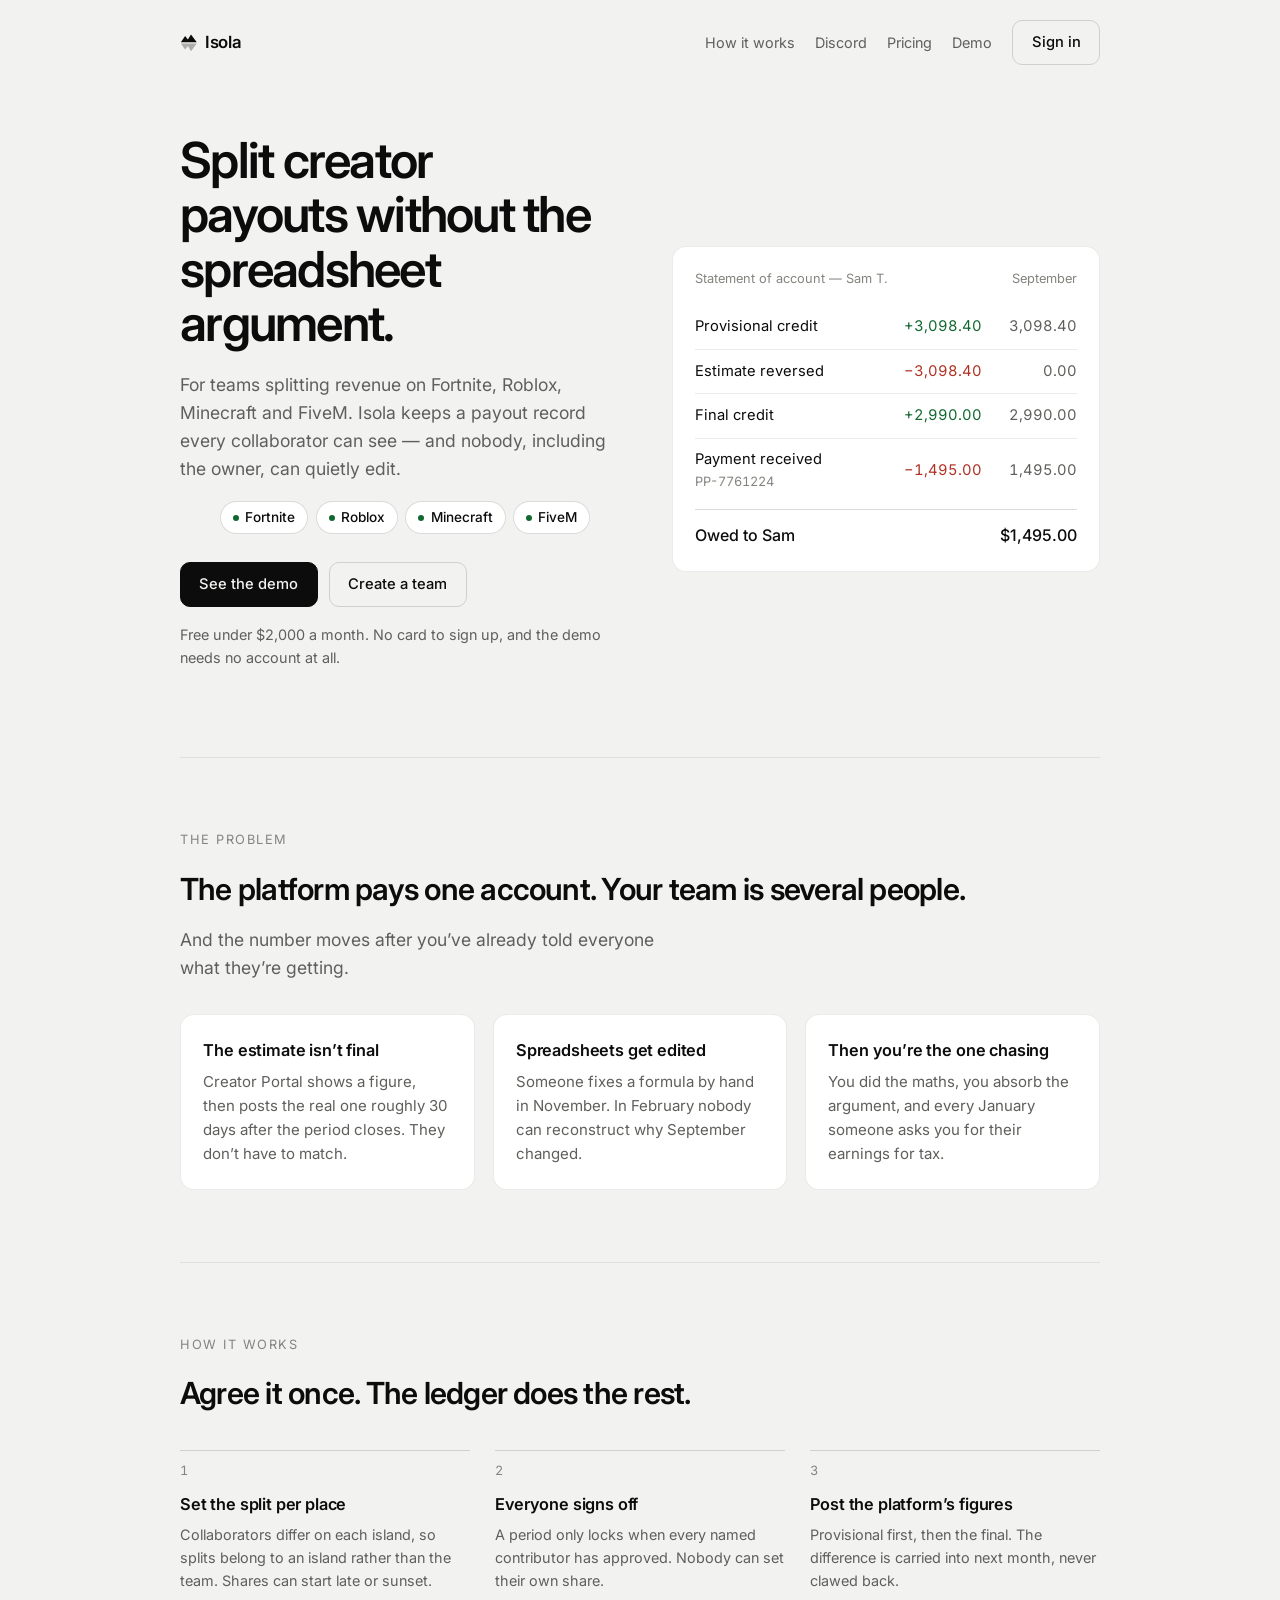
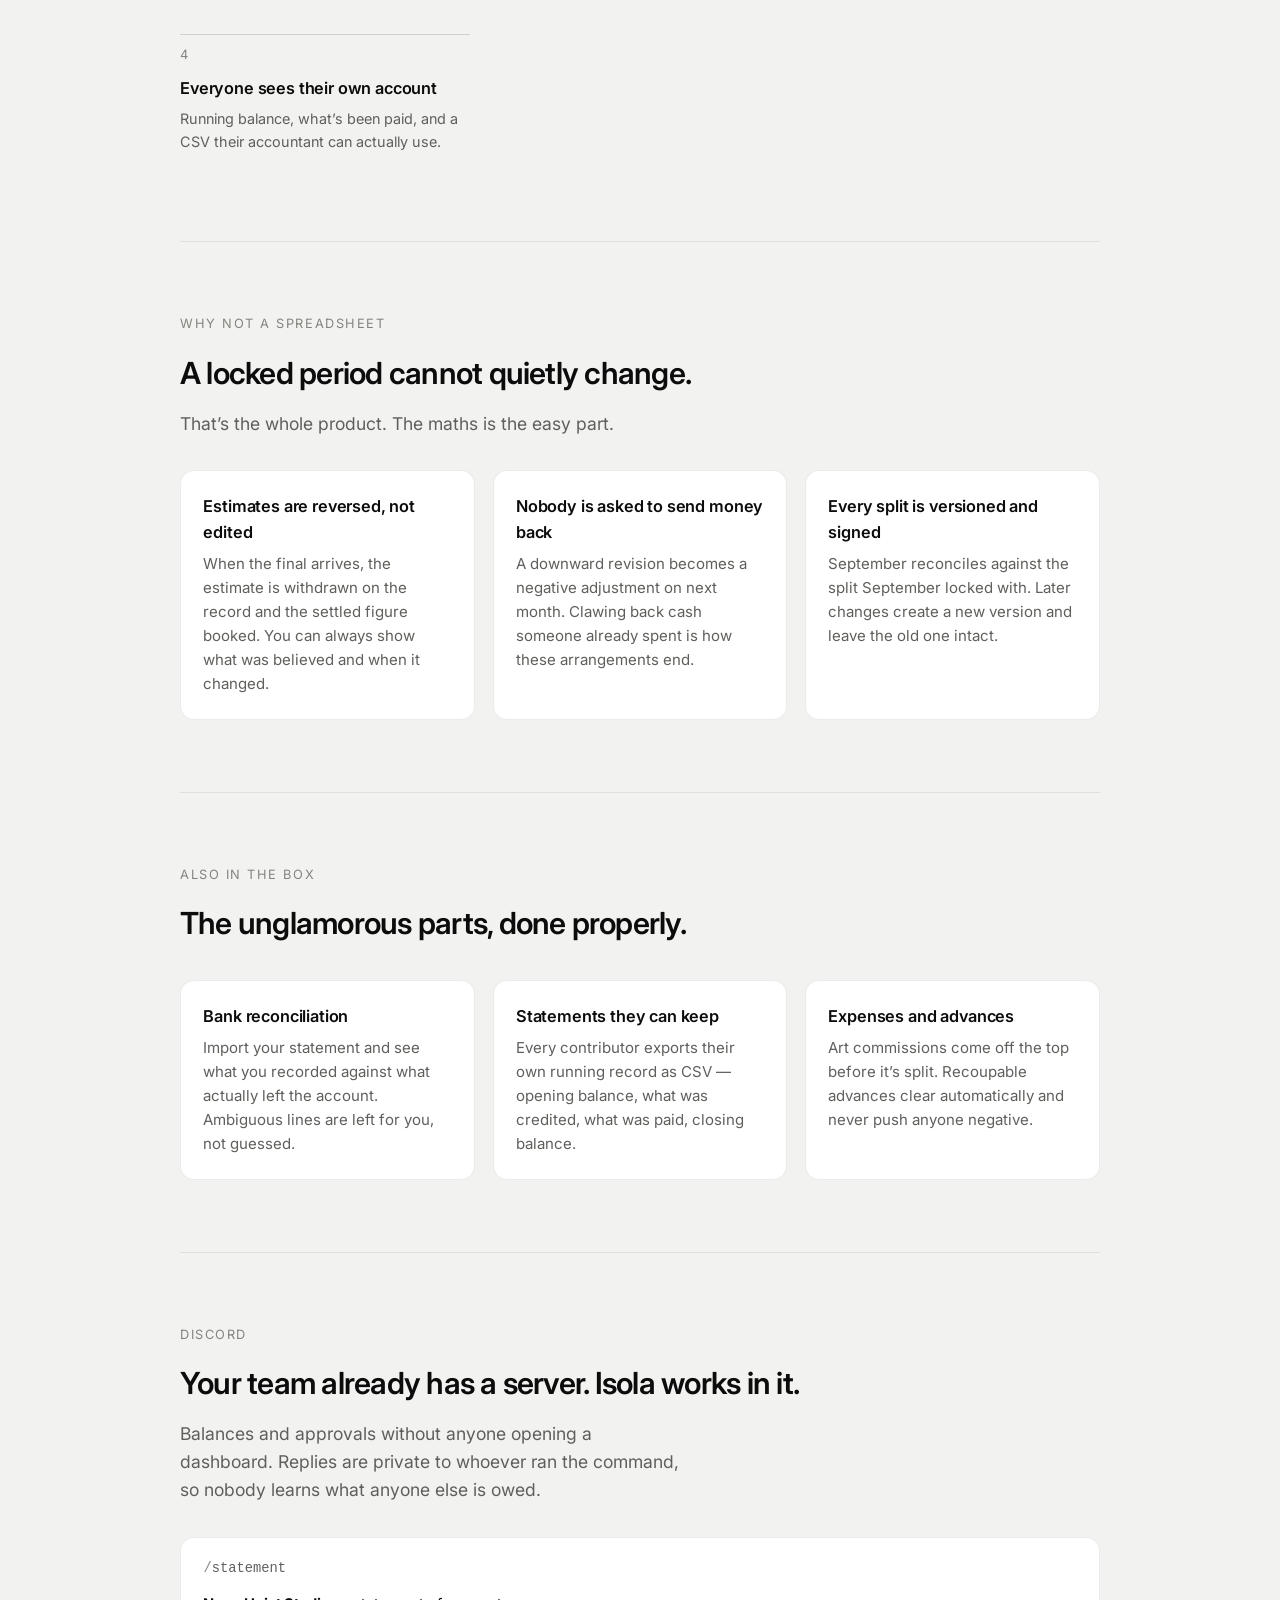
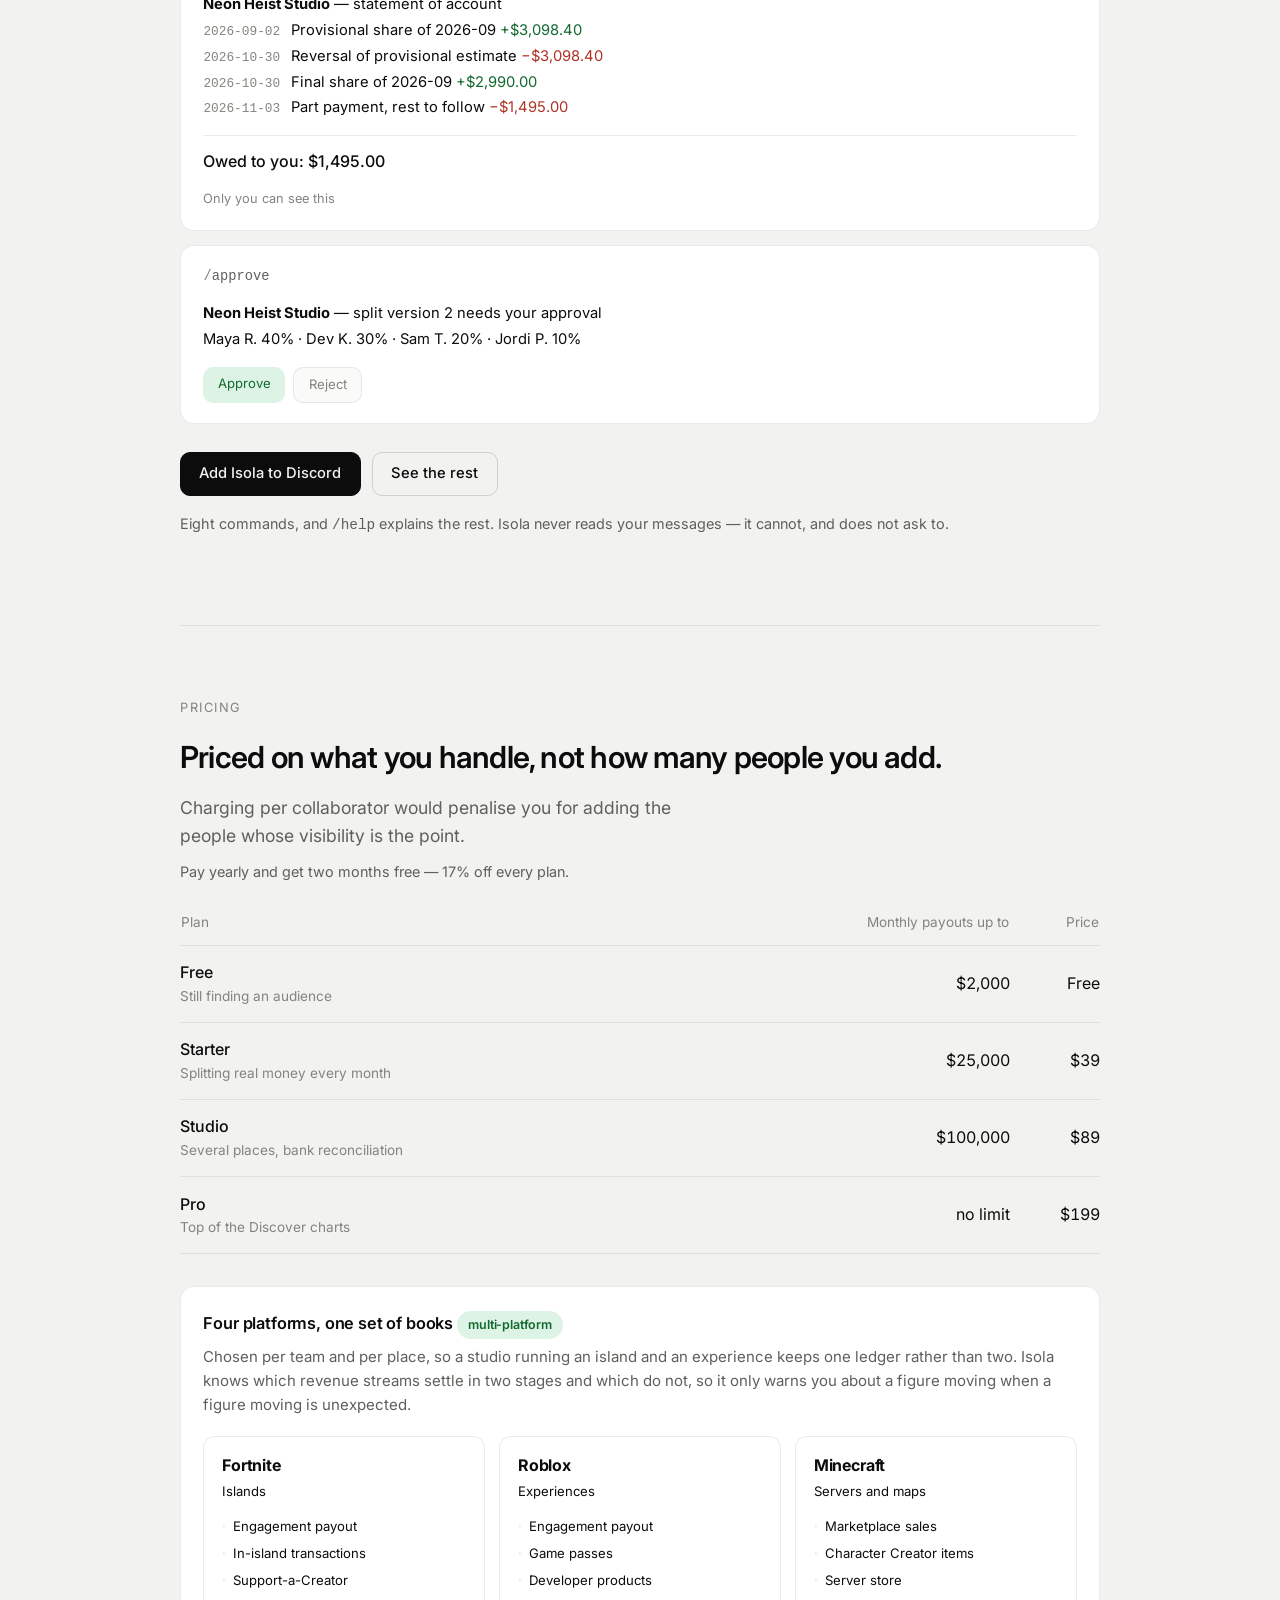
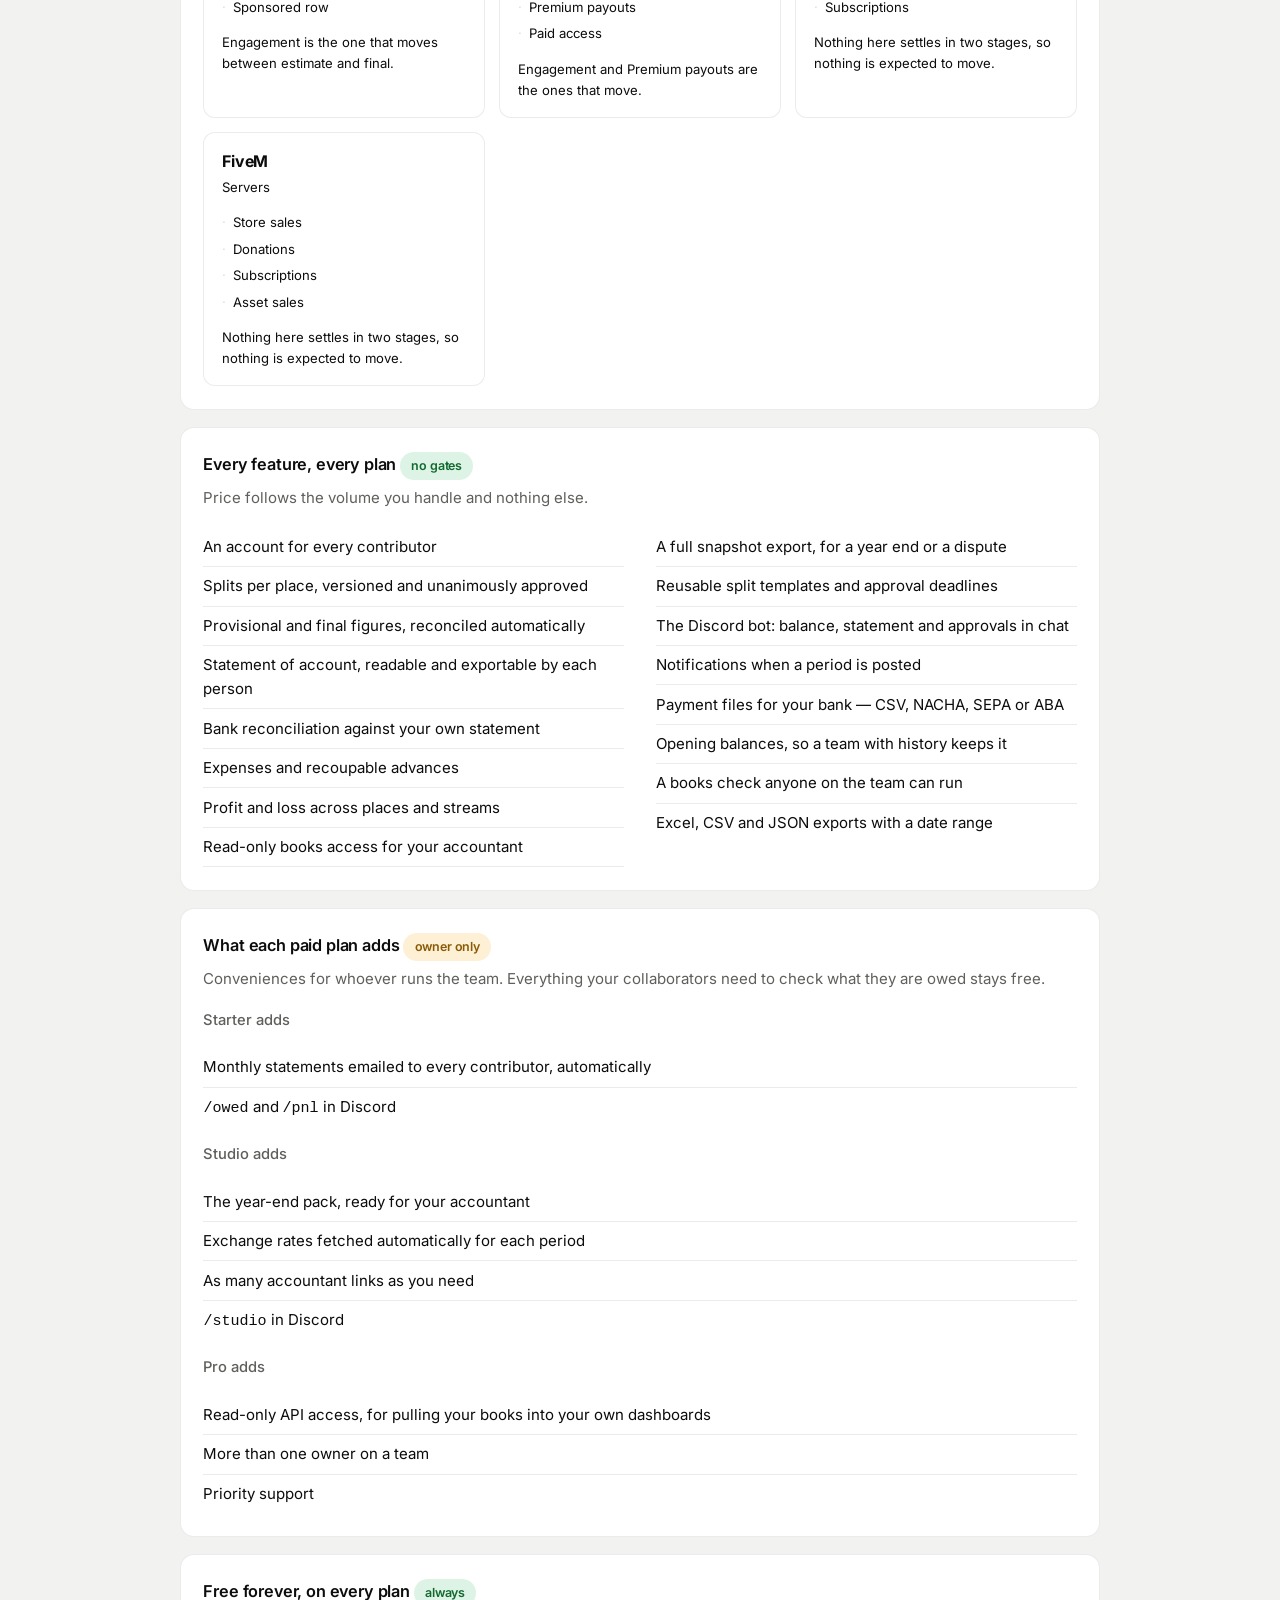
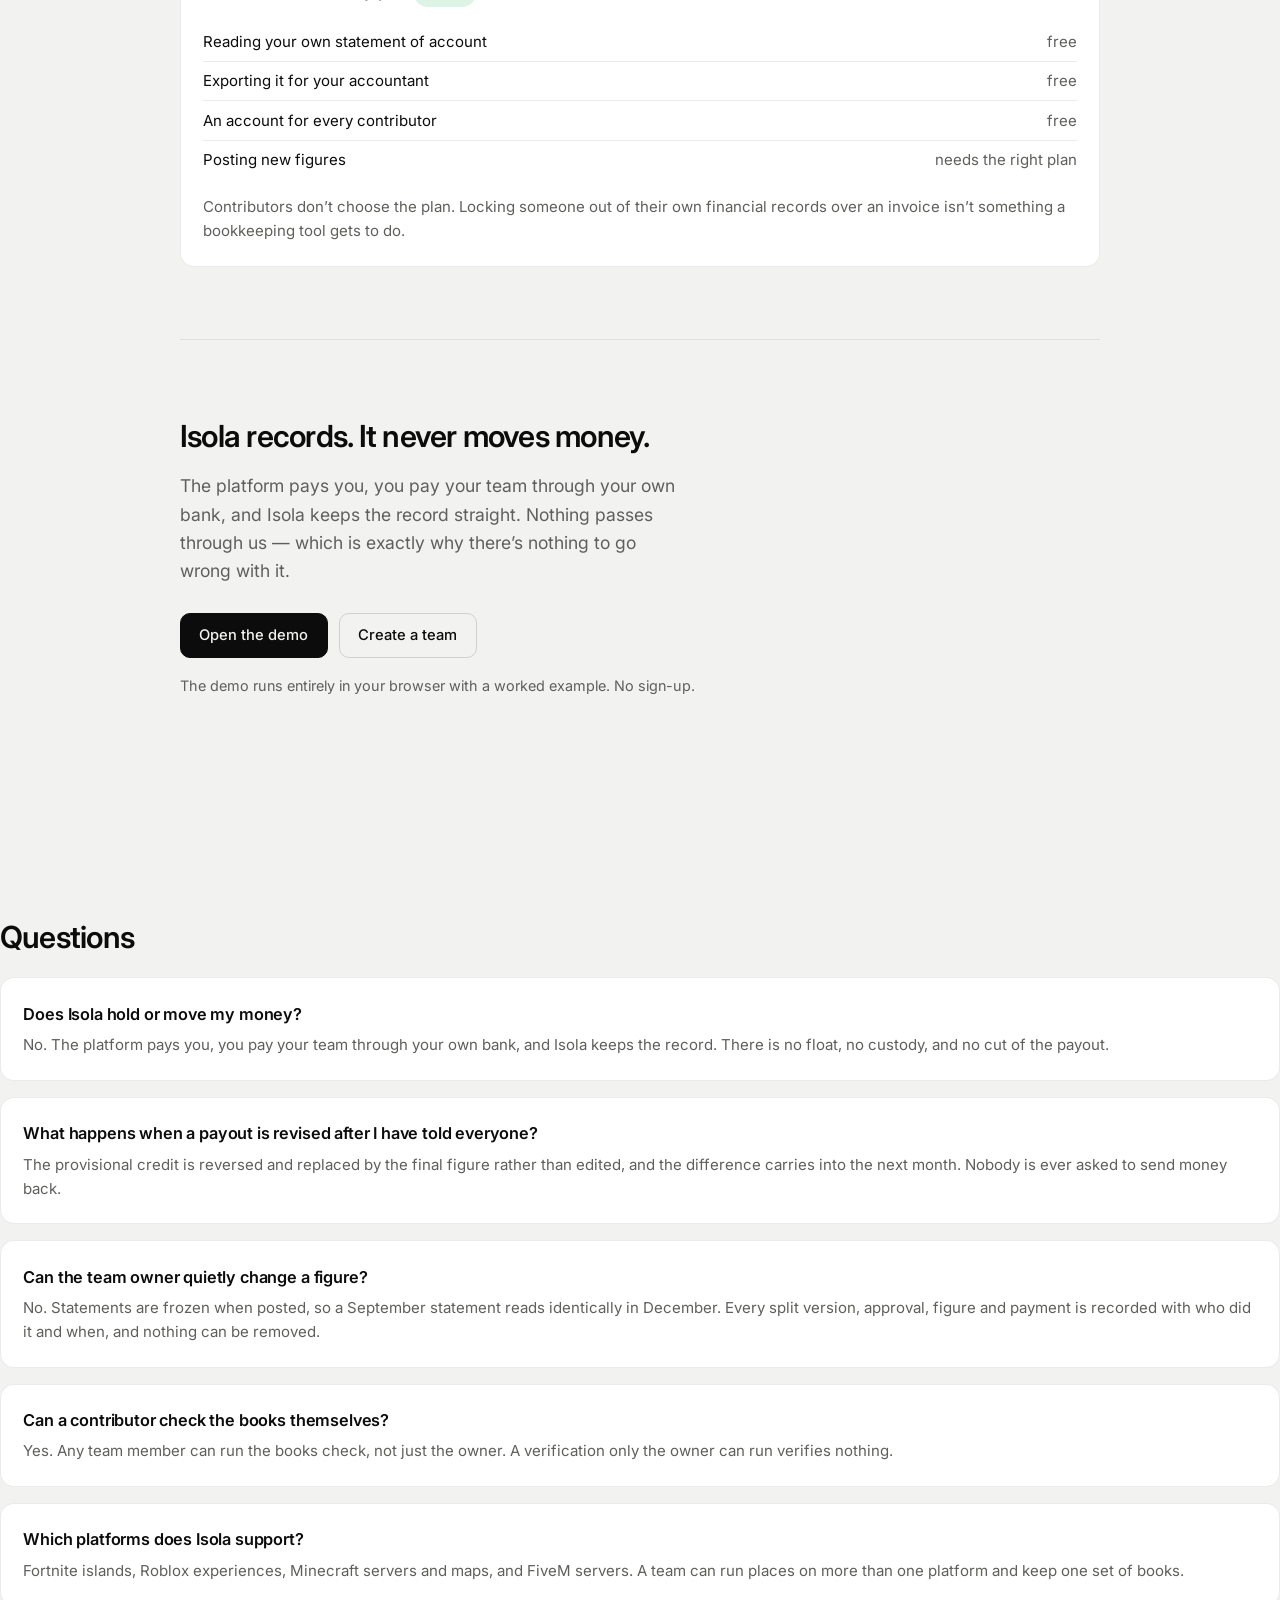
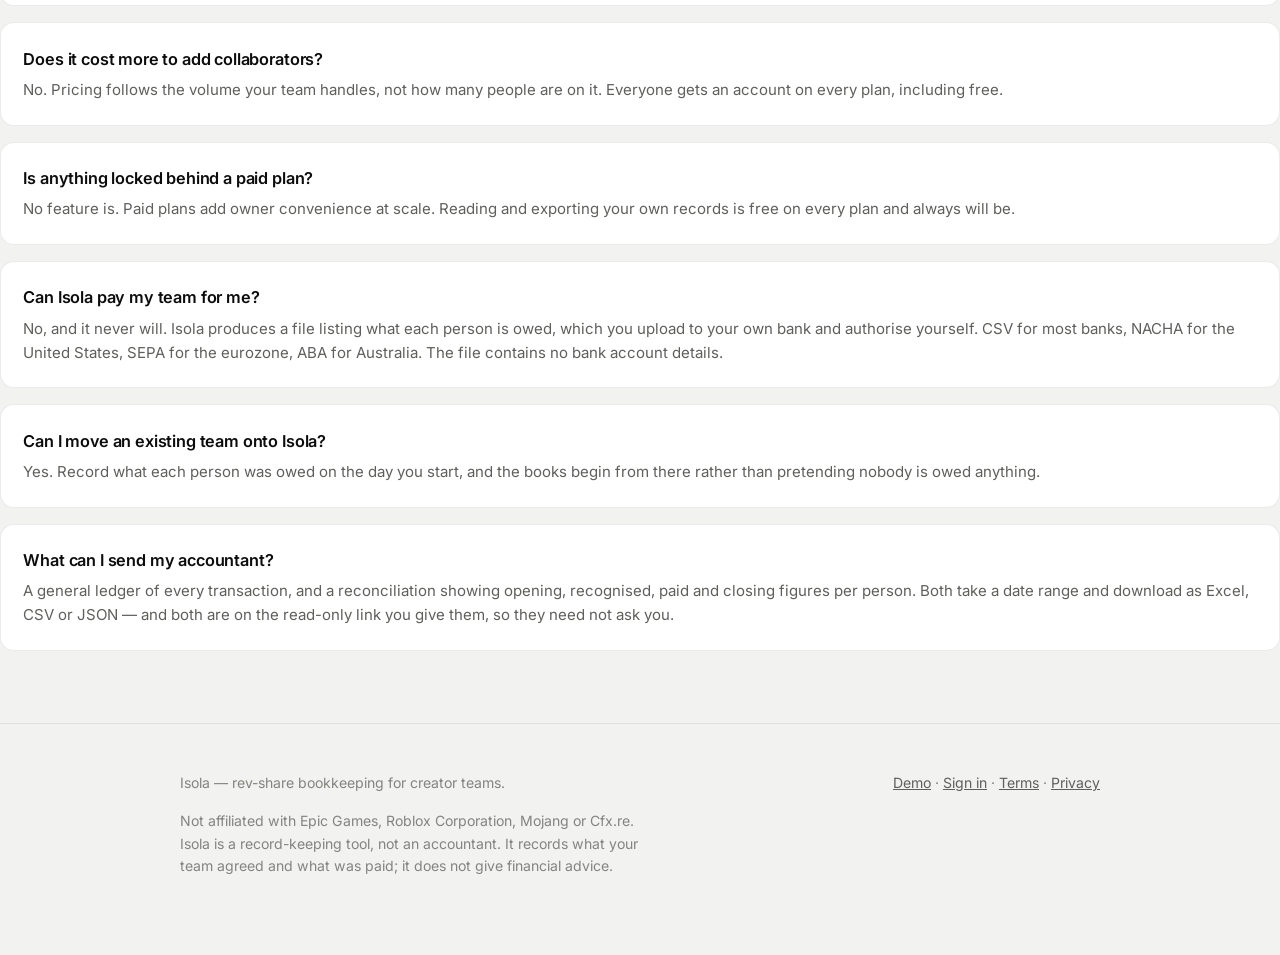
==== index.html @ 159044fc "Add files via upload" ====
<!DOCTYPE html>
<html lang="en">
<head>
<meta charset="utf-8" />
<meta name="viewport" content="width=device-width, initial-scale=1" />
<title>Isola — rev-share bookkeeping for creator teams</title>
<meta name="description" content="Split revenue on Fortnite, Roblox, Minecraft and FiveM. A payout record every collaborator can see, and nobody can quietly edit." />
<meta property="og:title" content="Isola — rev-share bookkeeping for creator teams" />
<meta property="og:description" content="Split revenue on Fortnite, Roblox, Minecraft and FiveM. A payout record every collaborator can see, and nobody can quietly edit." />
<link rel="canonical" href="https://isola.gg/" />
<meta property="og:type" content="website" />
<meta property="og:url" content="https://isola.gg/" />
<meta property="og:site_name" content="Isola" />
<meta property="og:image" content="https://isola.gg/favicon.png" />
<meta name="twitter:card" content="summary" />
<meta name="twitter:title" content="Isola — rev-share bookkeeping for creator teams" />
<meta name="twitter:description" content="Split revenue on Fortnite, Roblox, Minecraft and FiveM. A payout record every collaborator can see, and nobody can quietly edit." />
<meta name="robots" content="index, follow, max-image-preview:large, max-snippet:-1" />
<link rel="icon" href="/favicon.ico" sizes="any" />
<link rel="icon" type="image/png" sizes="48x48" href="/favicon.png" />
<link rel="apple-touch-icon" sizes="180x180" href="/apple-touch-icon.png" />
<link rel="icon" type="image/png" sizes="192x192" href="/icon-192.png" />
<link rel="icon" type="image/png" sizes="512x512" href="/icon-512.png" />
<link rel="preconnect" href="https://fonts.googleapis.com" />
<link rel="preconnect" href="https://fonts.gstatic.com" crossorigin />
<link href="https://fonts.googleapis.com/css2?family=Inter:wght@400;500;600&display=swap" rel="stylesheet" />
<link rel="stylesheet" href="/style.css" />
<script type="application/ld+json">
{
  "@context": "https://schema.org",
  "@graph": [
    {
      "@type": "SoftwareApplication",
      "@id": "https://isola.gg/#app",
      "name": "Isola",
      "applicationCategory": "BusinessApplication",
      "applicationSubCategory": "Accounting",
      "operatingSystem": "Web",
      "url": "https://app.isola.gg",
      "description": "Rev-share bookkeeping for creator teams on Fortnite, Roblox, Minecraft and FiveM. A payout record every collaborator can see and nobody can quietly edit.",
      "inLanguage": [
        "en",
        "es",
        "pt-BR",
        "fr",
        "de",
        "ja"
      ],
      "offers": [
        {
          "@type": "Offer",
          "name": "Free",
          "price": "0",
          "priceCurrency": "USD",
          "description": "Up to $2,000 a month. Every feature included."
        },
        {
          "@type": "Offer",
          "name": "Starter",
          "price": "39",
          "priceCurrency": "USD",
          "description": "Up to $25,000 a month."
        },
        {
          "@type": "Offer",
          "name": "Studio",
          "price": "89",
          "priceCurrency": "USD",
          "description": "Up to $100,000 a month."
        },
        {
          "@type": "Offer",
          "name": "Pro",
          "price": "199",
          "priceCurrency": "USD",
          "description": "No volume limit."
        }
      ],
      "featureList": [
        "Splits agreed per place and approved by every named contributor",
        "Provisional and final figures reconciled automatically",
        "Statement of account readable and exportable by each person",
        "Books integrity check any team member can run",
        "Payment files for your bank in CSV, NACHA, SEPA and ABA formats",
        "Excel, CSV and JSON exports with a date range, for your accountant",
        "Opening balances, so a team with existing history can adopt it",
        "Bank reconciliation, expenses and recoupable advances",
        "A Discord bot that posts when a month settles and nudges on approvals"
      ]
    },
    {
      "@type": "Organization",
      "@id": "https://isola.gg/#org",
      "name": "Isola",
      "url": "https://isola.gg",
      "logo": "https://isola.gg/favicon.png"
    },
    {
      "@type": "FAQPage",
      "@id": "https://isola.gg/#faq",
      "mainEntity": [
        {
          "@type": "Question",
          "name": "Does Isola hold or move my money?",
          "acceptedAnswer": {
            "@type": "Answer",
            "text": "No. The platform pays you, you pay your team through your own bank, and Isola keeps the record. There is no float, no custody, and no cut of the payout."
          }
        },
        {
          "@type": "Question",
          "name": "What happens when a payout is revised after I have told everyone?",
          "acceptedAnswer": {
            "@type": "Answer",
            "text": "The provisional credit is reversed and replaced by the final figure rather than edited, and the difference carries into the next month. Nobody is ever asked to send money back."
          }
        },
        {
          "@type": "Question",
          "name": "Can the team owner quietly change a figure?",
          "acceptedAnswer": {
            "@type": "Answer",
            "text": "No. Statements are frozen when posted, so a September statement reads identically in December. Every split version, approval, figure and payment is recorded with who did it and when, and nothing can be removed."
          }
        },
        {
          "@type": "Question",
          "name": "Can a contributor check the books themselves?",
          "acceptedAnswer": {
            "@type": "Answer",
            "text": "Yes. Any team member can run the books check, not just the owner. It confirms each person's balance matches their own entries, each period accounted for what it took in, and every estimate was reversed exactly once. A verification only the owner can run verifies nothing."
          }
        },
        {
          "@type": "Question",
          "name": "Which platforms does Isola support?",
          "acceptedAnswer": {
            "@type": "Answer",
            "text": "Fortnite islands, Roblox experiences, Minecraft servers and maps, and FiveM servers. A team can run places on more than one platform and keep one set of books."
          }
        },
        {
          "@type": "Question",
          "name": "Does it cost more to add collaborators?",
          "acceptedAnswer": {
            "@type": "Answer",
            "text": "No. Pricing follows the volume a team handles, not how many people are on it. Charging per collaborator would penalise adding the people whose visibility is the point, and everyone on the team gets an account on every plan including free."
          }
        },
        {
          "@type": "Question",
          "name": "Is anything locked behind a paid plan?",
          "acceptedAnswer": {
            "@type": "Answer",
            "text": "No feature is. Paid plans add owner convenience at scale \u2014 scheduled statements, a year-end pack, automatic exchange rates and API access. Reading and exporting your own records is free on every plan and always will be."
          }
        },
        {
          "@type": "Question",
          "name": "Can Isola pay my team for me?",
          "acceptedAnswer": {
            "@type": "Answer",
            "text": "No, and it never will. Isola produces a file listing what each person is owed, which you upload to your own bank and authorise yourself. Four formats are supported: CSV for most banks, NACHA for the United States, SEPA for the eurozone and ABA for Australia. The file contains no bank account details."
          }
        },
        {
          "@type": "Question",
          "name": "Can I move an existing team onto Isola?",
          "acceptedAnswer": {
            "@type": "Answer",
            "text": "Yes. Record what each person was owed on the day you start, and the books begin from there rather than pretending nobody is owed anything. It can only be set once, and only before any figures are posted."
          }
        },
        {
          "@type": "Question",
          "name": "What can I send my accountant?",
          "acceptedAnswer": {
            "@type": "Answer",
            "text": "A general ledger of every transaction chronologically, and a reconciliation showing opening, recognised, paid and closing figures per person. Both take a date range and download as Excel, CSV or JSON. Both are available on the read-only link you give your accountant, so they do not have to ask you."
          }
        }
      ]
    }
  ]
}
</script>

</head>
<body>

<div class="wrap">
  <nav>
    <a href="/" class="mark"><svg class="mark-icon" viewBox="80 84 352 372" aria-hidden="true" fill="currentColor"><path d="M88 256 L178 128 L236 202 L302 92 L424 256 Z"/><path opacity=".3" d="M88 284 L178 412 L236 338 L302 448 L424 284 Z"/></svg>Isola</a>
    <div class="links">
      <a href="#how" class="quiet">How it works</a>
      <a href="#discord" class="quiet">Discord</a>
      <a href="#pricing" class="quiet">Pricing</a>
      <a href="/demo" class="quiet">Demo</a>
      <a href="https://app.isola.gg" class="btn">Sign in</a>
    </div>
  </nav>
</div>

<div class="wrap">
  <section class="hero" style="border:none">
    <div>
      <h1>Split creator payouts without the spreadsheet argument.</h1>
      <p class="lede">For teams splitting revenue on Fortnite, Roblox, Minecraft and FiveM.
        Isola keeps a payout record every collaborator can see &mdash; and nobody,
        including the owner, can quietly edit.</p>

      <ul class="platforms">
        <li><span></span>Fortnite</li>
        <li><span></span>Roblox</li>
        <li><span></span>Minecraft</li>
        <li><span></span>FiveM</li>
      </ul>
      <div class="cta-row">
        <a href="/demo" class="btn solid">See the demo</a>
        <a href="https://app.isola.gg" class="btn">Create a team</a>
      </div>
      <p class="small muted" style="margin-top:1rem">Free under $2,000 a month. No card to sign up, and the demo needs no account at all.</p>
    </div>

    <div class="ledger">
      <div class="cap"><span>Statement of account &mdash; Sam T.</span><span>September</span></div>
      <table>
        <tbody>
          <tr class="row-anim" style="animation-delay:.1s">
            <td>Provisional credit</td><td class="r pos">+3,098.40</td><td class="r muted">3,098.40</td>
          </tr>
          <tr class="row-anim" style="animation-delay:.7s">
            <td>Estimate reversed</td><td class="r neg">&minus;3,098.40</td><td class="r muted">0.00</td>
          </tr>
          <tr class="row-anim" style="animation-delay:1.1s">
            <td>Final credit</td><td class="r pos">+2,990.00</td><td class="r muted">2,990.00</td>
          </tr>
          <tr class="row-anim" style="animation-delay:1.5s">
            <td>Payment received<span class="blurb" style="display:block;font-size:.8rem;color:var(--text-3)">PP-7761224</span></td>
            <td class="r neg">&minus;1,495.00</td><td class="r muted">1,495.00</td>
          </tr>
        </tbody>
      </table>
      <div class="foot row-anim" style="animation-delay:1.9s">
        <span>Owed to Sam</span><span>$1,495.00</span>
      </div>
    </div>
  </section>

  <section>
    <div class="eyebrow">The problem</div>
    <h2>The platform pays one account. Your team is several people.</h2>
    <p class="lede">And the number moves after you&rsquo;ve already told everyone what they&rsquo;re getting.</p>
    <div class="grid" style="margin-top:2rem">
      <div class="card">
        <h3>The estimate isn&rsquo;t final</h3>
        <p>Creator Portal shows a figure, then posts the real one roughly 30 days
          after the period closes. They don&rsquo;t have to match.</p>
      </div>
      <div class="card">
        <h3>Spreadsheets get edited</h3>
        <p>Someone fixes a formula by hand in November. In February nobody can
          reconstruct why September changed.</p>
      </div>
      <div class="card">
        <h3>Then you&rsquo;re the one chasing</h3>
        <p>You did the maths, you absorb the argument, and every January someone
          asks you for their earnings for tax.</p>
      </div>
    </div>
  </section>

  <section id="how">
    <div class="eyebrow">How it works</div>
    <h2>Agree it once. The ledger does the rest.</h2>
    <div class="steps">
      <div class="step">
        <h3>Set the split per place</h3>
        <p class="muted small">Collaborators differ on each island, so splits belong
          to an island rather than the team. Shares can start late or sunset.</p>
      </div>
      <div class="step">
        <h3>Everyone signs off</h3>
        <p class="muted small">A period only locks when every named contributor has
          approved. Nobody can set their own share.</p>
      </div>
      <div class="step">
        <h3>Post the platform&rsquo;s figures</h3>
        <p class="muted small">Provisional first, then the final. The difference is
          carried into next month, never clawed back.</p>
      </div>
      <div class="step">
        <h3>Everyone sees their own account</h3>
        <p class="muted small">Running balance, what&rsquo;s been paid, and a CSV their
          accountant can actually use.</p>
      </div>
    </div>
  </section>

  <section>
    <div class="eyebrow">Why not a spreadsheet</div>
    <h2>A locked period cannot quietly change.</h2>
    <p class="lede">That&rsquo;s the whole product. The maths is the easy part.</p>
    <div class="grid" style="margin-top:2rem">
      <div class="card">
        <h3>Estimates are reversed, not edited</h3>
        <p>When the final arrives, the estimate is withdrawn on the record and the
          settled figure booked. You can always show what was believed and when it changed.</p>
      </div>
      <div class="card">
        <h3>Nobody is asked to send money back</h3>
        <p>A downward revision becomes a negative adjustment on next month.
          Clawing back cash someone already spent is how these arrangements end.</p>
      </div>
      <div class="card">
        <h3>Every split is versioned and signed</h3>
        <p>September reconciles against the split September locked with. Later
          changes create a new version and leave the old one intact.</p>
      </div>
    </div>
  </section>

  <section>
    <div class="eyebrow">Also in the box</div>
    <h2>The unglamorous parts, done properly.</h2>
    <div class="grid" style="margin-top:2rem">
      <div class="card">
        <h3>Bank reconciliation</h3>
        <p>Import your statement and see what you recorded against what actually
          left the account. Ambiguous lines are left for you, not guessed.</p>
      </div>
      <div class="card">
        <h3>Statements they can keep</h3>
        <p>Every contributor exports their own running record as CSV &mdash; opening
          balance, what was credited, what was paid, closing balance.</p>
      </div>
      <div class="card">
        <h3>Expenses and advances</h3>
        <p>Art commissions come off the top before it&rsquo;s split. Recoupable
          advances clear automatically and never push anyone negative.</p>
      </div>
    </div>
  </section>


  <section id="discord">
    <div class="eyebrow">Discord</div>
    <h2>Your team already has a server. Isola works in it.</h2>
    <p class="lede">Balances and approvals without anyone opening a dashboard.
      Replies are private to whoever ran the command, so nobody learns what
      anyone else is owed.</p>

    <div style="margin-top:2rem">
      <div class="chat">
        <div class="cmd">/<b>statement</b></div>
        <div class="line">
          <strong>Neon Heist Studio</strong> — statement of account<br>
          <span class="date">2026-09-02</span> Provisional share of 2026-09 <span class="up">+$3,098.40</span><br>
          <span class="date">2026-10-30</span> Reversal of provisional estimate <span class="down">−$3,098.40</span><br>
          <span class="date">2026-10-30</span> Final share of 2026-09 <span class="up">+$2,990.00</span><br>
          <span class="date">2026-11-03</span> Part payment, rest to follow <span class="down">−$1,495.00</span>
        </div>
        <div class="owed">Owed to you: $1,495.00</div>
        <div class="only-you">Only you can see this</div>
      </div>

      <div class="chat">
        <div class="cmd">/<b>approve</b></div>
        <div class="line">
          <strong>Neon Heist Studio</strong> — split version 2 needs your approval<br>
          Maya R. 40% · Dev K. 30% · Sam T. 20% · Jordi P. 10%
        </div>
        <div class="btns"><span class="yes">Approve</span><span class="no">Reject</span></div>
      </div>
    </div>

    <div class="cta-row">
      <a href="https://discord.com/oauth2/authorize?client_id=1538270385336881263&scope=bot+applications.commands" class="btn solid" target="_blank" rel="noopener">Add Isola to Discord</a>
      <a href="/demo" class="btn">See the rest</a>
    </div>
    <p class="small muted" style="margin-top:1rem">Eight commands, and <code>/help</code> explains the rest.
      Isola never reads your messages &mdash; it cannot, and does not ask to.</p>
  </section>

  <section id="pricing">
    <div class="eyebrow">Pricing</div>
    <h2>Priced on what you handle, not how many people you add.</h2>
    <p class="lede">Charging per collaborator would penalise you for adding the
      people whose visibility is the point.</p>
    <p class="small muted" style="margin-top:-.4rem">Pay yearly and get two months free
      &mdash; 17% off every plan.</p>

    <table class="plans">
      <thead>
        <tr><th>Plan</th><th class="r">Monthly payouts up to</th><th class="r">Price</th></tr>
      </thead>
      <tbody>
        <tr><td class="name">Free<span class="blurb">Still finding an audience</span></td>
            <td class="r">$2,000</td><td class="r">Free</td></tr>
        <tr><td class="name">Starter<span class="blurb">Splitting real money every month</span></td>
            <td class="r">$25,000</td><td class="r">$39</td></tr>
        <tr><td class="name">Studio<span class="blurb">Several places, bank reconciliation</span></td>
            <td class="r">$100,000</td><td class="r">$89</td></tr>
        <tr><td class="name">Pro<span class="blurb">Top of the Discover charts</span></td>
            <td class="r">no limit</td><td class="r">$199</td></tr>
      </tbody>
    </table>

    <div class="card" style="margin-top:2rem">
      <h3>Four platforms, one set of books <span class="pill">multi-platform</span></h3>
      <p class="small muted" style="margin:0 0 .2rem">Chosen per team and per place, so a studio
        running an island and an experience keeps one ledger rather than two. Isola knows which
        revenue streams settle in two stages and which do not, so it only warns you about a
        figure moving when a figure moving is unexpected.</p>

      <div class="platform-grid">
        <div class="platform-card">
          <h4>Fortnite</h4>
          <p class="what">Islands</p>
          <ul>
            <li>Engagement payout</li>
            <li>In-island transactions</li>
            <li>Support-a-Creator</li>
            <li>Sponsored row</li>
          </ul>
          <p class="what" style="margin:.7rem 0 0">Engagement is the one that moves between estimate and final.</p>
        </div>
        <div class="platform-card">
          <h4>Roblox</h4>
          <p class="what">Experiences</p>
          <ul>
            <li>Engagement payout</li>
            <li>Game passes</li>
            <li>Developer products</li>
            <li>Premium payouts</li>
            <li>Paid access</li>
          </ul>
          <p class="what" style="margin:.7rem 0 0">Engagement and Premium payouts are the ones that move.</p>
        </div>
        <div class="platform-card">
          <h4>Minecraft</h4>
          <p class="what">Servers and maps</p>
          <ul>
            <li>Marketplace sales</li>
            <li>Character Creator items</li>
            <li>Server store</li>
            <li>Subscriptions</li>
          </ul>
          <p class="what" style="margin:.7rem 0 0">Nothing here settles in two stages, so nothing is expected to move.</p>
        </div>
        <div class="platform-card">
          <h4>FiveM</h4>
          <p class="what">Servers</p>
          <ul>
            <li>Store sales</li>
            <li>Donations</li>
            <li>Subscriptions</li>
            <li>Asset sales</li>
          </ul>
          <p class="what" style="margin:.7rem 0 0">Nothing here settles in two stages, so nothing is expected to move.</p>
        </div>
      </div>
    </div>

    <div class="card" style="margin-top:1.1rem">
      <h3>Every feature, every plan <span class="pill">no gates</span></h3>
      <p class="small muted" style="margin:0 0 1.1rem">Price follows the volume you handle and
        nothing else.</p>
      <ul class="ticks" style="columns:2; column-gap:2rem">
        <li style="break-inside:avoid"><span>An account for every contributor</span></li>
        <li style="break-inside:avoid"><span>Splits per place, versioned and unanimously approved</span></li>
        <li style="break-inside:avoid"><span>Provisional and final figures, reconciled automatically</span></li>
        <li style="break-inside:avoid"><span>Statement of account, readable and exportable by each person</span></li>
        <li style="break-inside:avoid"><span>Bank reconciliation against your own statement</span></li>
        <li style="break-inside:avoid"><span>Expenses and recoupable advances</span></li>
        <li style="break-inside:avoid"><span>Profit and loss across places and streams</span></li>
        <li style="break-inside:avoid"><span>Read-only books access for your accountant</span></li>
        <li style="break-inside:avoid"><span>A full snapshot export, for a year end or a dispute</span></li>
        <li style="break-inside:avoid"><span>Reusable split templates and approval deadlines</span></li>
        <li style="break-inside:avoid"><span>The Discord bot: balance, statement and approvals in chat</span></li>
        <li style="break-inside:avoid"><span>Notifications when a period is posted</span></li>
        <li style="break-inside:avoid"><span>Payment files for your bank &mdash; CSV, NACHA, SEPA or ABA</span></li>
        <li style="break-inside:avoid"><span>Opening balances, so a team with history keeps it</span></li>
        <li style="break-inside:avoid"><span>A books check anyone on the team can run</span></li>
        <li style="break-inside:avoid"><span>Excel, CSV and JSON exports with a date range</span></li>
      </ul>
    </div>

    <div class="card" style="margin-top:1.1rem">
      <h3>What each paid plan adds <span class="pill amber">owner only</span></h3>
      <p class="small muted" style="margin:0 0 1.1rem">Conveniences for whoever runs the team.
        Everything your collaborators need to check what they are owed stays free.</p>
      <p style="margin:1rem 0 .3rem; font-weight:500; font-size:.92rem">Starter adds</p>
      <ul class="ticks">
        <li><span>Monthly statements emailed to every contributor, automatically</span></li>
        <li><span><code>/owed</code> and <code>/pnl</code> in Discord</span></li>
      </ul>
      <p style="margin:1rem 0 .3rem; font-weight:500; font-size:.92rem">Studio adds</p>
      <ul class="ticks">
        <li><span>The year-end pack, ready for your accountant</span></li>
        <li><span>Exchange rates fetched automatically for each period</span></li>
        <li><span>As many accountant links as you need</span></li>
        <li><span><code>/studio</code> in Discord</span></li>
      </ul>
      <p style="margin:1rem 0 .3rem; font-weight:500; font-size:.92rem">Pro adds</p>
      <ul class="ticks">
        <li><span>Read-only API access, for pulling your books into your own dashboards</span></li>
        <li><span>More than one owner on a team</span></li>
        <li><span>Priority support</span></li>
      </ul>
    </div>
    <div class="card" style="margin-top:1.1rem">
      <h3>Free forever, on every plan <span class="pill">always</span></h3>
      <ul class="ticks">
        <li><span>Reading your own statement of account</span><span class="muted">free</span></li>
        <li><span>Exporting it for your accountant</span><span class="muted">free</span></li>
        <li><span>An account for every contributor</span><span class="muted">free</span></li>
        <li><span>Posting new figures</span><span class="muted">needs the right plan</span></li>
      </ul>
      <p class="small muted" style="margin-top:1rem">Contributors don&rsquo;t choose the plan.
        Locking someone out of their own financial records over an invoice isn&rsquo;t
        something a bookkeeping tool gets to do.</p>
    </div>
  </section>

  <section>
    <h2>Isola records. It never moves money.</h2>
    <p class="lede">The platform pays you, you pay your team through your own bank, and
      Isola keeps the record straight. Nothing passes through us &mdash; which is
      exactly why there&rsquo;s nothing to go wrong with it.</p>
    <div class="cta-row">
      <a href="/demo" class="btn solid">Open the demo</a>
      <a href="https://app.isola.gg" class="btn">Create a team</a>
    </div>
    <p class="small muted" style="margin-top:1rem">The demo runs entirely in your
      browser with a worked example. No sign-up.</p>
  </section>
</div>


  <section id="faq" style="margin-top:3.5rem">
    <h2>Questions</h2>
    <div class="card" style="margin-top:1rem">
      <h3>Does Isola hold or move my money?</h3>
      <p class="small muted" style="margin:0">No. The platform pays you, you pay your team through your own bank, and Isola keeps the record. There is no float, no custody, and no cut of the payout.</p>
    </div>
    <div class="card" style="margin-top:1rem">
      <h3>What happens when a payout is revised after I have told everyone?</h3>
      <p class="small muted" style="margin:0">The provisional credit is reversed and replaced by the final figure rather than edited, and the difference carries into the next month. Nobody is ever asked to send money back.</p>
    </div>
    <div class="card" style="margin-top:1rem">
      <h3>Can the team owner quietly change a figure?</h3>
      <p class="small muted" style="margin:0">No. Statements are frozen when posted, so a September statement reads identically in December. Every split version, approval, figure and payment is recorded with who did it and when, and nothing can be removed.</p>
    </div>
    <div class="card" style="margin-top:1rem">
      <h3>Can a contributor check the books themselves?</h3>
      <p class="small muted" style="margin:0">Yes. Any team member can run the books check, not just the owner. A verification only the owner can run verifies nothing.</p>
    </div>
    <div class="card" style="margin-top:1rem">
      <h3>Which platforms does Isola support?</h3>
      <p class="small muted" style="margin:0">Fortnite islands, Roblox experiences, Minecraft
        servers and maps, and FiveM servers. A team can run places on more than one platform
        and keep one set of books.</p>
    </div>
    <div class="card" style="margin-top:1rem">
      <h3>Does it cost more to add collaborators?</h3>
      <p class="small muted" style="margin:0">No. Pricing follows the volume your team handles, not how many people are on it. Everyone gets an account on every plan, including free.</p>
    </div>
    <div class="card" style="margin-top:1rem">
      <h3>Is anything locked behind a paid plan?</h3>
      <p class="small muted" style="margin:0">No feature is. Paid plans add owner convenience at scale. Reading and exporting your own records is free on every plan and always will be.</p>
    </div>
    <div class="card" style="margin-top:1rem">
      <h3>Can Isola pay my team for me?</h3>
      <p class="small muted" style="margin:0">No, and it never will. Isola produces a file listing what each person is owed, which you upload to your own bank and authorise yourself. CSV for most banks, NACHA for the United States, SEPA for the eurozone, ABA for Australia. The file contains no bank account details.</p>
    </div>
    <div class="card" style="margin-top:1rem">
      <h3>Can I move an existing team onto Isola?</h3>
      <p class="small muted" style="margin:0">Yes. Record what each person was owed on the day you start, and the books begin from there rather than pretending nobody is owed anything.</p>
    </div>
    <div class="card" style="margin-top:1rem">
      <h3>What can I send my accountant?</h3>
      <p class="small muted" style="margin:0">A general ledger of every transaction, and a reconciliation showing opening, recognised, paid and closing figures per person. Both take a date range and download as Excel, CSV or JSON &mdash; and both are on the read-only link you give them, so they need not ask you.</p>
    </div>
  </section>
<footer>
  <div class="wrap">
    <div style="display:flex; justify-content:space-between; gap:1rem; flex-wrap:wrap">
      <span>Isola &mdash; rev-share bookkeeping for creator teams.</span>
      <span><a href="/demo">Demo</a> · <a href="https://app.isola.gg">Sign in</a> · <a href="/terms">Terms</a> · <a href="/privacy">Privacy</a></span>
    </div>
    <p style="margin-top:1rem; max-width:52ch">Not affiliated with Epic Games, Roblox Corporation, Mojang or Cfx.re.
      Isola is a record-keeping tool, not an accountant. It records what your
      team agreed and what was paid; it does not give financial advice.</p>
  </div>
</footer>

</body>
</html>
---- style.css ----
:root {
    color-scheme: dark light;
    --bg:#0E0E0E; --card:#1A1A1A; --card-2:#151515;
    --border:rgba(255,255,255,.08); --border-2:rgba(255,255,255,.14);
    --text:#FFFFFF; --text-2:#A3A3A3; --text-3:#6E6E6E;
    --amber-bg:#3A2708; --amber:#F5A524;
    --green-bg:#0E2B1D; --green:#4ADE80;
    --red:#F87171;
    --radius:14px; --radius-sm:10px;
  }
  @media (prefers-color-scheme: light) {
    :root:not([data-theme]) {
      color-scheme: light;
      --bg:#F2F2F0; --card:#FFFFFF; --card-2:#FAFAF9;
      --border:rgba(0,0,0,.08); --border-2:rgba(0,0,0,.14);
      --text:#0C0C0C; --text-2:#5F5F5C; --text-3:#84847F;
      --amber-bg:#FDF0D5; --amber:#8A5A06;
      --green-bg:#DDF3E5; --green:#12692F;
      --red:#B03225;
    }
  }
  * { box-sizing: border-box; }
  body {
    margin:0; background:var(--bg); color:var(--text);
    font-family:'Inter',system-ui,sans-serif; font-size:16px; line-height:1.6;
    -webkit-font-smoothing:antialiased;
  }
  .wrap { max-width:60rem; margin:0 auto; padding:0 1.25rem; }
  a { color:inherit; }

  nav { display:flex; align-items:center; justify-content:space-between;
        padding:1.25rem 0; gap:1rem; flex-wrap:wrap; }
.mark-icon { width: 1.05em; height: 1.05em; flex: none; }
  .mark, .wordmark { display: inline-flex; align-items: center; gap: .45rem; }
  a.wordmark { text-decoration: none; color: inherit; }
  a.wordmark:hover { opacity: .75; }
  .mark { font-weight:600; font-size:1.05rem; letter-spacing:-.01em; text-decoration:none; }
  nav .links { display:flex; gap:1.25rem; align-items:center; font-size:.9rem; }
  nav a.quiet { color:var(--text-2); text-decoration:none; }
  nav a.quiet:hover { color:var(--text); }

  .btn { display:inline-block; padding:.6rem 1.15rem; border-radius:var(--radius-sm);
         font-size:.92rem; font-weight:500; text-decoration:none;
         border:1px solid var(--border-2); color:var(--text); transition:background .12s; }
  .btn:hover { background:var(--card); }
  .btn.solid { background:var(--text); color:var(--bg); border-color:var(--text); }
  .btn.solid:hover { opacity:.88; }

  section { padding:4.5rem 0; }
  section + section { border-top:1px solid var(--border); }
  h1 { font-size:clamp(2rem,5vw,3.1rem); line-height:1.1; letter-spacing:-.035em;
       font-weight:600; margin:0 0 1.25rem; max-width:18ch; }
  h2 { font-size:clamp(1.4rem,3vw,1.9rem); letter-spacing:-.025em; font-weight:600;
       margin:0 0 .75rem; }
  h3 { font-size:1.02rem; font-weight:600; margin:0 0 .4rem; letter-spacing:-.01em; }
  p { margin:0 0 1rem; }
  .lede { font-size:1.1rem; color:var(--text-2); max-width:46ch; }
  .eyebrow { font-size:.8rem; color:var(--text-3); text-transform:uppercase;
             letter-spacing:.12em; margin-bottom:.9rem; }
  .muted { color:var(--text-2); }
  .small { font-size:.9rem; }

  .hero { display:grid; grid-template-columns:1fr; gap:3rem; align-items:center;
          padding-top:3rem; }
  @media (min-width:56rem){ .hero { grid-template-columns:1fr 1fr; gap:4rem; } }
  .cta-row { display:flex; gap:.7rem; flex-wrap:wrap; margin-top:1.75rem; }

  /* The signature: a real statement of account, revealed line by line so
     you watch the estimate get reversed. It is the whole product. */
  .ledger { background:var(--card); border:1px solid var(--border);
            border-radius:var(--radius); padding:1.35rem 1.4rem; }
  .ledger .cap { font-size:.8rem; color:var(--text-3); margin-bottom:1rem;
                 display:flex; justify-content:space-between; }
  .ledger table { width:100%; border-collapse:collapse; font-variant-numeric:tabular-nums; }
  .ledger td { padding:.62rem 0; border-bottom:1px solid var(--border); font-size:.92rem; }
  .ledger tr:last-child td { border-bottom:none; }
  .ledger .r { text-align:right; }
  .ledger .neg { color:var(--red); }
  .ledger .pos { color:var(--green); }
  .ledger .foot { display:flex; justify-content:space-between; align-items:baseline;
                  border-top:1px solid var(--border-2); margin-top:.4rem; padding-top:.85rem;
                  font-weight:500; }
  .row-anim { opacity:0; transform:translateY(6px); animation:reveal .45s ease forwards; }
  @keyframes reveal { to { opacity:1; transform:none; } }
  @media (prefers-reduced-motion: reduce) {
    .row-anim { opacity:1; transform:none; animation:none; }
  }

  .grid { display:grid; gap:1.1rem; grid-template-columns:repeat(auto-fit,minmax(15rem,1fr)); }
  .card { background:var(--card); border:1px solid var(--border);
          border-radius:var(--radius); padding:1.4rem; }
  .card p { margin:0; color:var(--text-2); font-size:.94rem; }

  .steps { counter-reset:s; display:grid; gap:1.6rem; margin-top:2rem;
           grid-template-columns:repeat(auto-fit,minmax(14rem,1fr)); }
  .step { counter-increment:s; }
  .step::before { content:counter(s); display:block; font-size:.8rem; color:var(--text-3);
                  font-variant-numeric:tabular-nums; margin-bottom:.6rem;
                  border-top:1px solid var(--border-2); padding-top:.6rem; }

  table.plans { width:100%; border-collapse:collapse; margin-top:1.75rem; }
  table.plans th { text-align:left; font-weight:400; font-size:.85rem; color:var(--text-3);
                   padding-bottom:.7rem; border-bottom:1px solid var(--border); }
  table.plans td { padding:.9rem 0; border-bottom:1px solid var(--border);
                   font-variant-numeric:tabular-nums; }
  table.plans .r { text-align:right; }
  table.plans .name { font-weight:500; }
  table.plans .blurb { display:block; font-size:.85rem; color:var(--text-3); font-weight:400; }

  .pill { display:inline-block; font-size:.78rem; padding:.25rem .7rem; border-radius:999px;
          background:var(--green-bg); color:var(--green); }
  .pill.amber { background:var(--amber-bg); color:var(--amber); }

  ul.ticks { list-style:none; padding:0; margin:1rem 0 0; }
  ul.ticks li { padding:.45rem 0; border-bottom:1px solid var(--border);
                display:flex; justify-content:space-between; gap:1rem; font-size:.94rem; }
  ul.ticks li:last-child { border-bottom:none; }

  footer { padding:3rem 0 4rem; border-top:1px solid var(--border);
           color:var(--text-3); font-size:.88rem; }
  footer a { color:var(--text-2); }

  /* Long-form pages: terms, privacy. Narrower measure, looser rhythm. */
  .prose { max-width:44rem; }
  .prose h2 { margin:2.5rem 0 .75rem; font-size:1.25rem; }
  .prose h3 { margin:1.75rem 0 .4rem; }
  .prose p, .prose li { color:var(--text-2); }
  .prose ul { padding-left:1.1rem; }
  .prose li { margin-bottom:.4rem; }
  .prose strong { color:var(--text); font-weight:500; }
  .updated { font-size:.85rem; color:var(--text-3); }


  /* Discord showcase. Styled to read as a chat without borrowing
     Discord's own colours, so it demonstrates the bot rather than
     implying an endorsement. */
  .chat {
    background: var(--card); border: 1px solid var(--border);
    border-radius: var(--radius); padding: 1.25rem 1.4rem;
  }
  .chat + .chat { margin-top: .9rem; }
  .chat .cmd {
    font-family: ui-monospace, 'SF Mono', Menlo, monospace;
    font-size: .86rem; color: var(--text-3); margin-bottom: .8rem;
  }
  .chat .cmd b { color: var(--text-2); font-weight: 500; }
  .chat .line { font-size: .92rem; line-height: 1.75; }
  .chat .line .date {
    font-family: ui-monospace, 'SF Mono', Menlo, monospace;
    font-size: .8rem; color: var(--text-3); margin-right: .4rem;
  }
  .chat .line .up { color: var(--green); }
  .chat .line .down { color: var(--red); }
  .chat .owed {
    margin-top: .9rem; padding-top: .8rem; border-top: 1px solid var(--border);
    font-weight: 500;
  }
  .chat .only-you {
    margin-top: .9rem; font-size: .8rem; color: var(--text-3);
  }
  .chat .btns { display: flex; gap: .5rem; margin-top: .9rem; }
  .chat .btns span {
    font-size: .82rem; padding: .4rem .9rem; border-radius: var(--radius-sm);
  }
  .chat .btns .yes { background: var(--green-bg); color: var(--green); }
  .chat .btns .no  { background: var(--card-2); color: var(--text-3);
                     border: 1px solid var(--border); }


/* Platform strip. The four names sit directly under the hero because the
   product supporting more than Fortnite is the thing a Roblox developer
   needs to see before they decide the page is not for them. */
.platforms {
  display: flex; flex-wrap: wrap; gap: .45rem;
  margin: 1.1rem 0 0;
}
.platforms li {
  list-style: none;
  display: inline-flex; align-items: center; gap: .4rem;
  padding: .3rem .75rem; border-radius: 999px;
  border: 1px solid var(--border-2); background: var(--card);
  font-size: .85rem; font-weight: 500;
}
.platforms li span {
  width: 6px; height: 6px; border-radius: 50%; background: var(--green);
}
.platform-grid {
  display: grid; grid-template-columns: repeat(auto-fit, minmax(230px, 1fr));
  gap: .9rem; margin-top: 1.2rem;
}
.platform-card {
  border: 1px solid var(--border); border-radius: 12px;
  padding: 1rem 1.1rem; background: var(--card);
}
.platform-card h4 {
  margin: 0 0 .15rem; font-size: 1rem; letter-spacing: -.01em;
}
.platform-card .what {
  font-size: .82rem; color: var(--muted); margin: 0 0 .7rem;
}
.platform-card ul { margin: 0; padding: 0; list-style: none; }
.platform-card li {
  font-size: .82rem; color: var(--muted);
  padding: .18rem 0; display: flex; gap: .45rem; align-items: baseline;
}
.platform-card li::before { content: '·'; color: var(--border-2); }
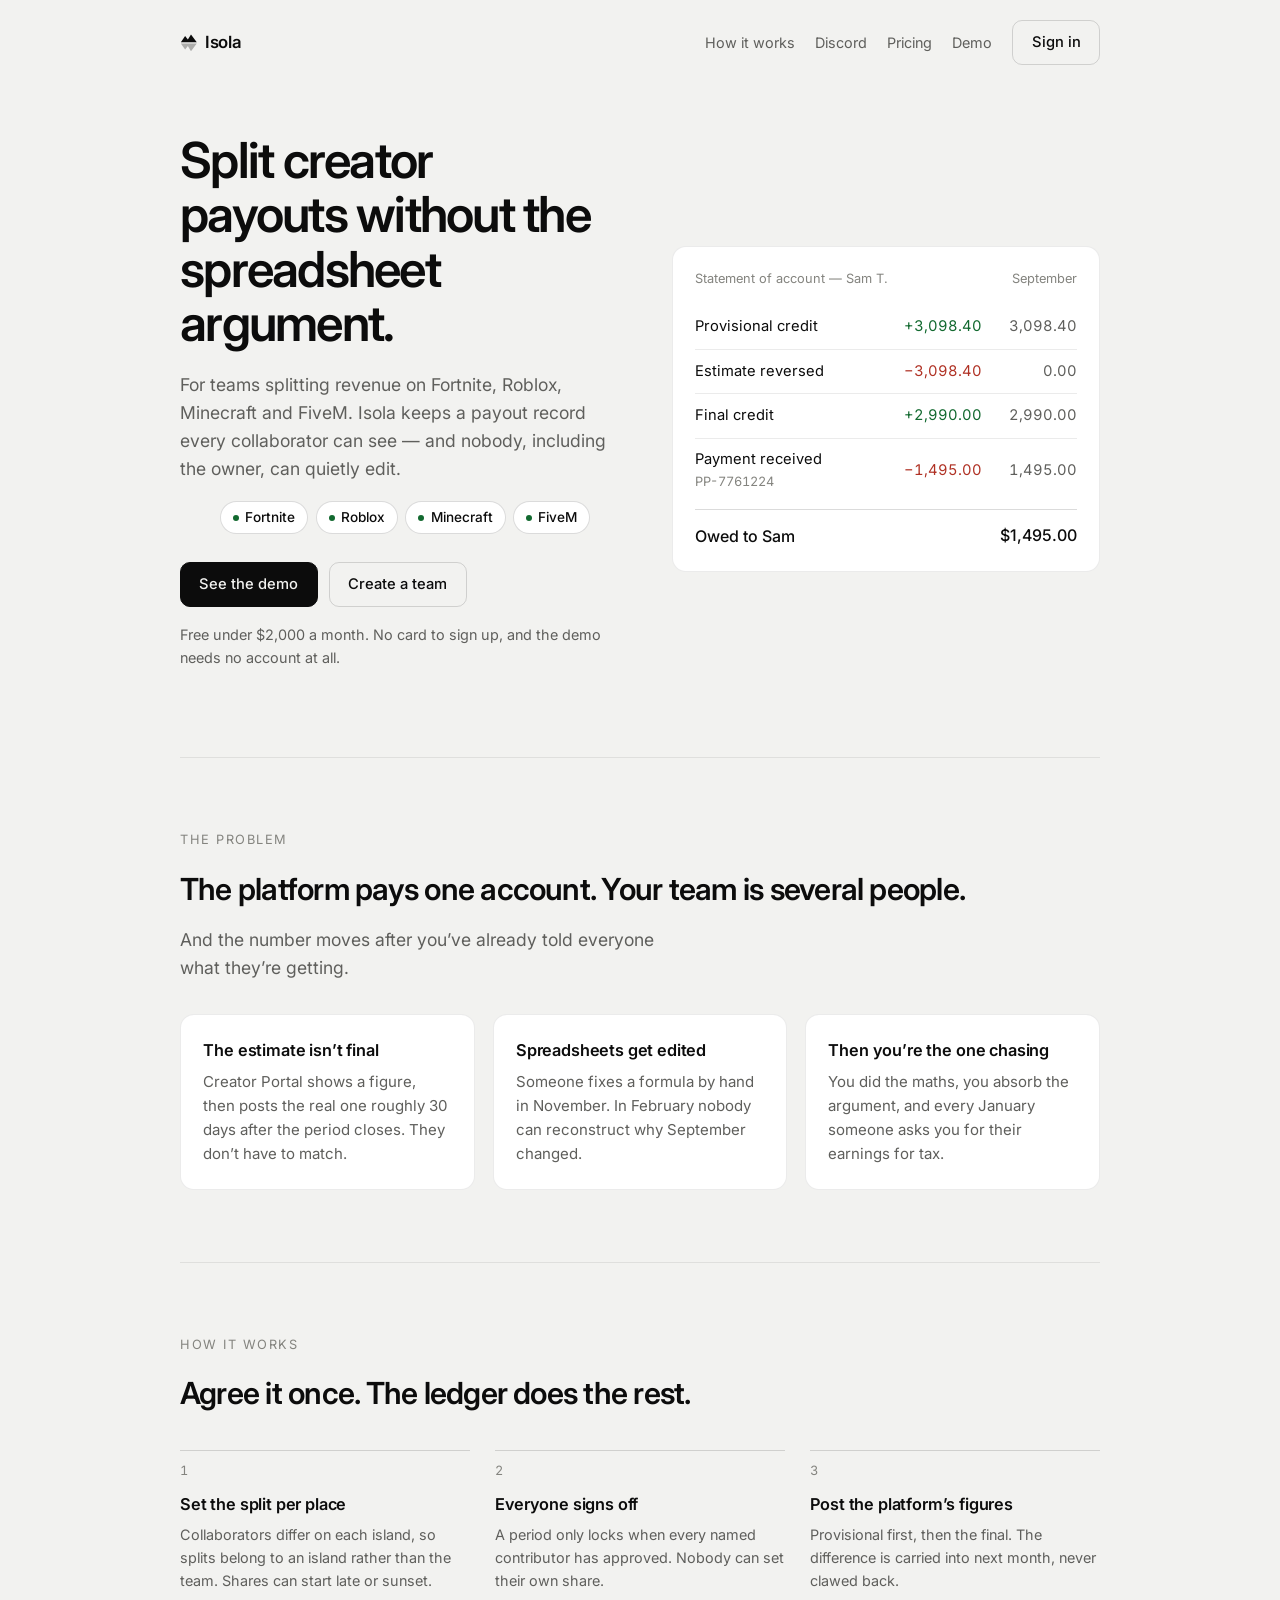
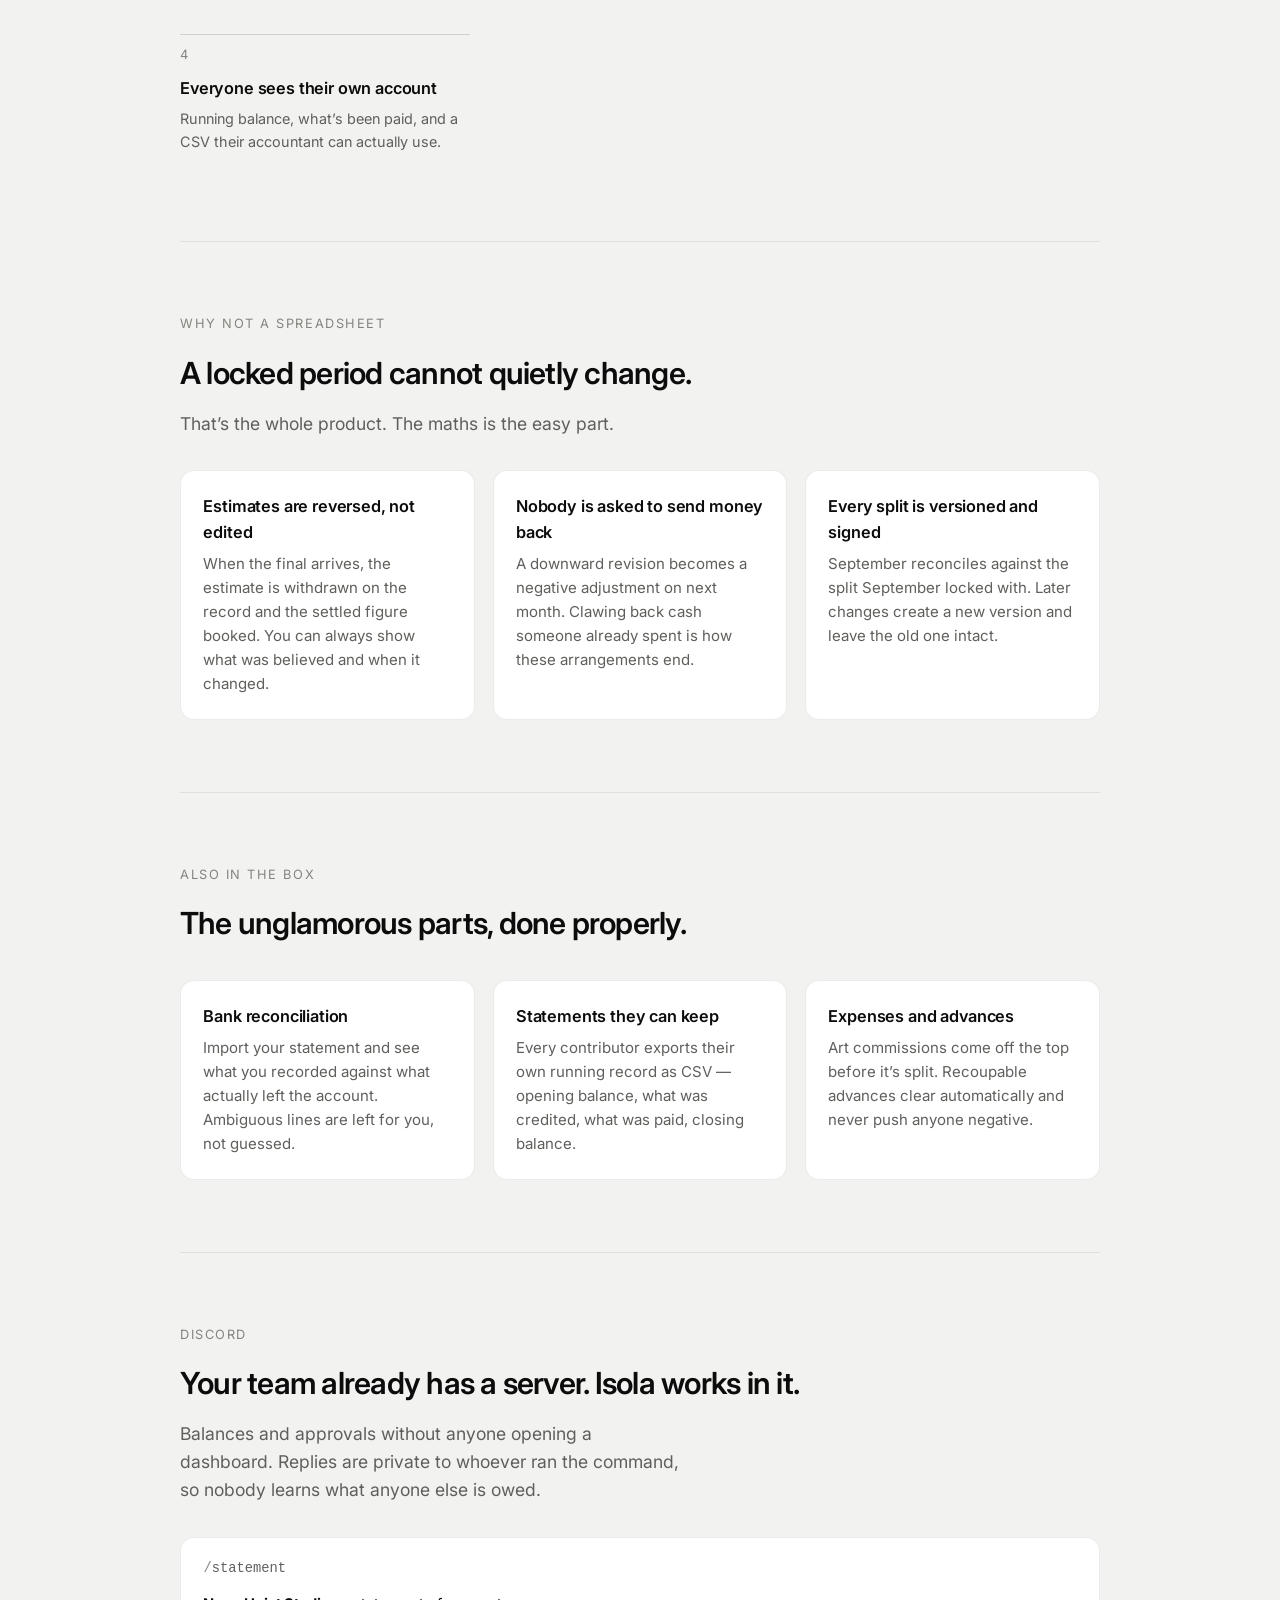
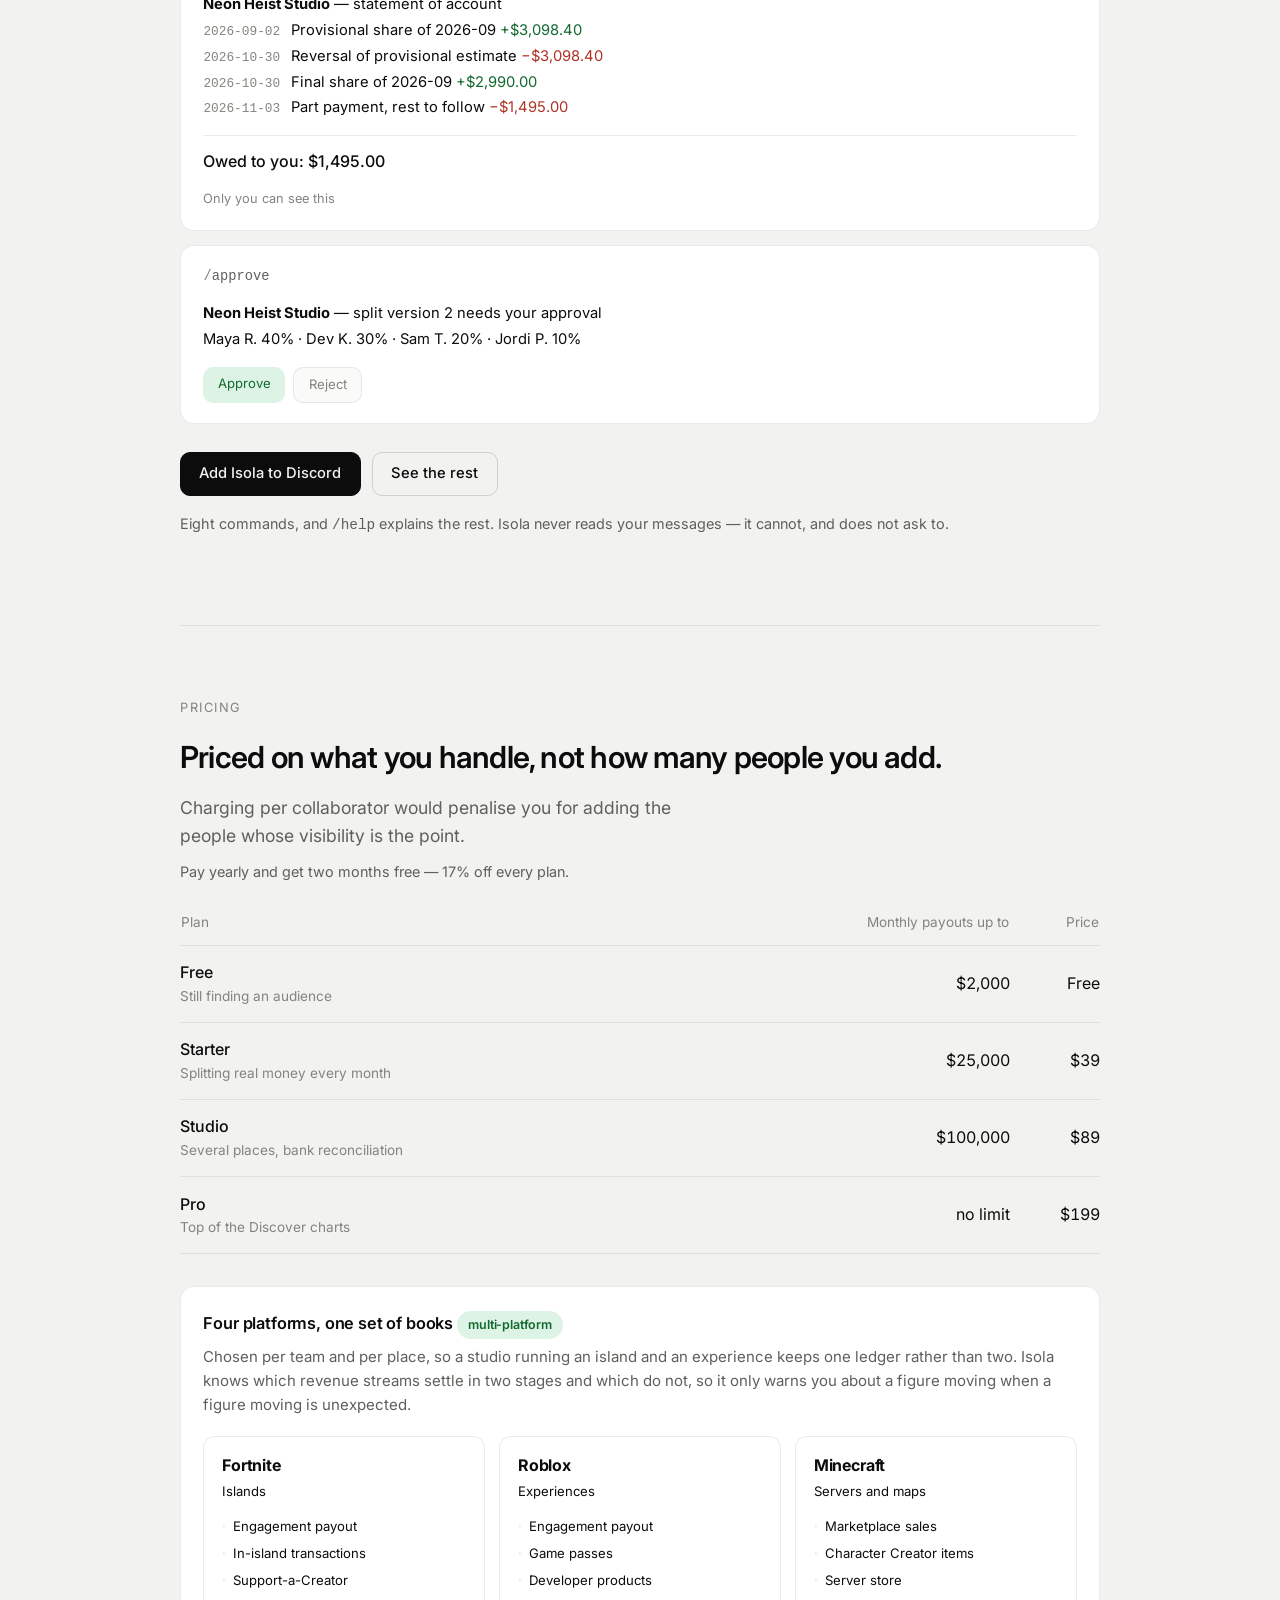
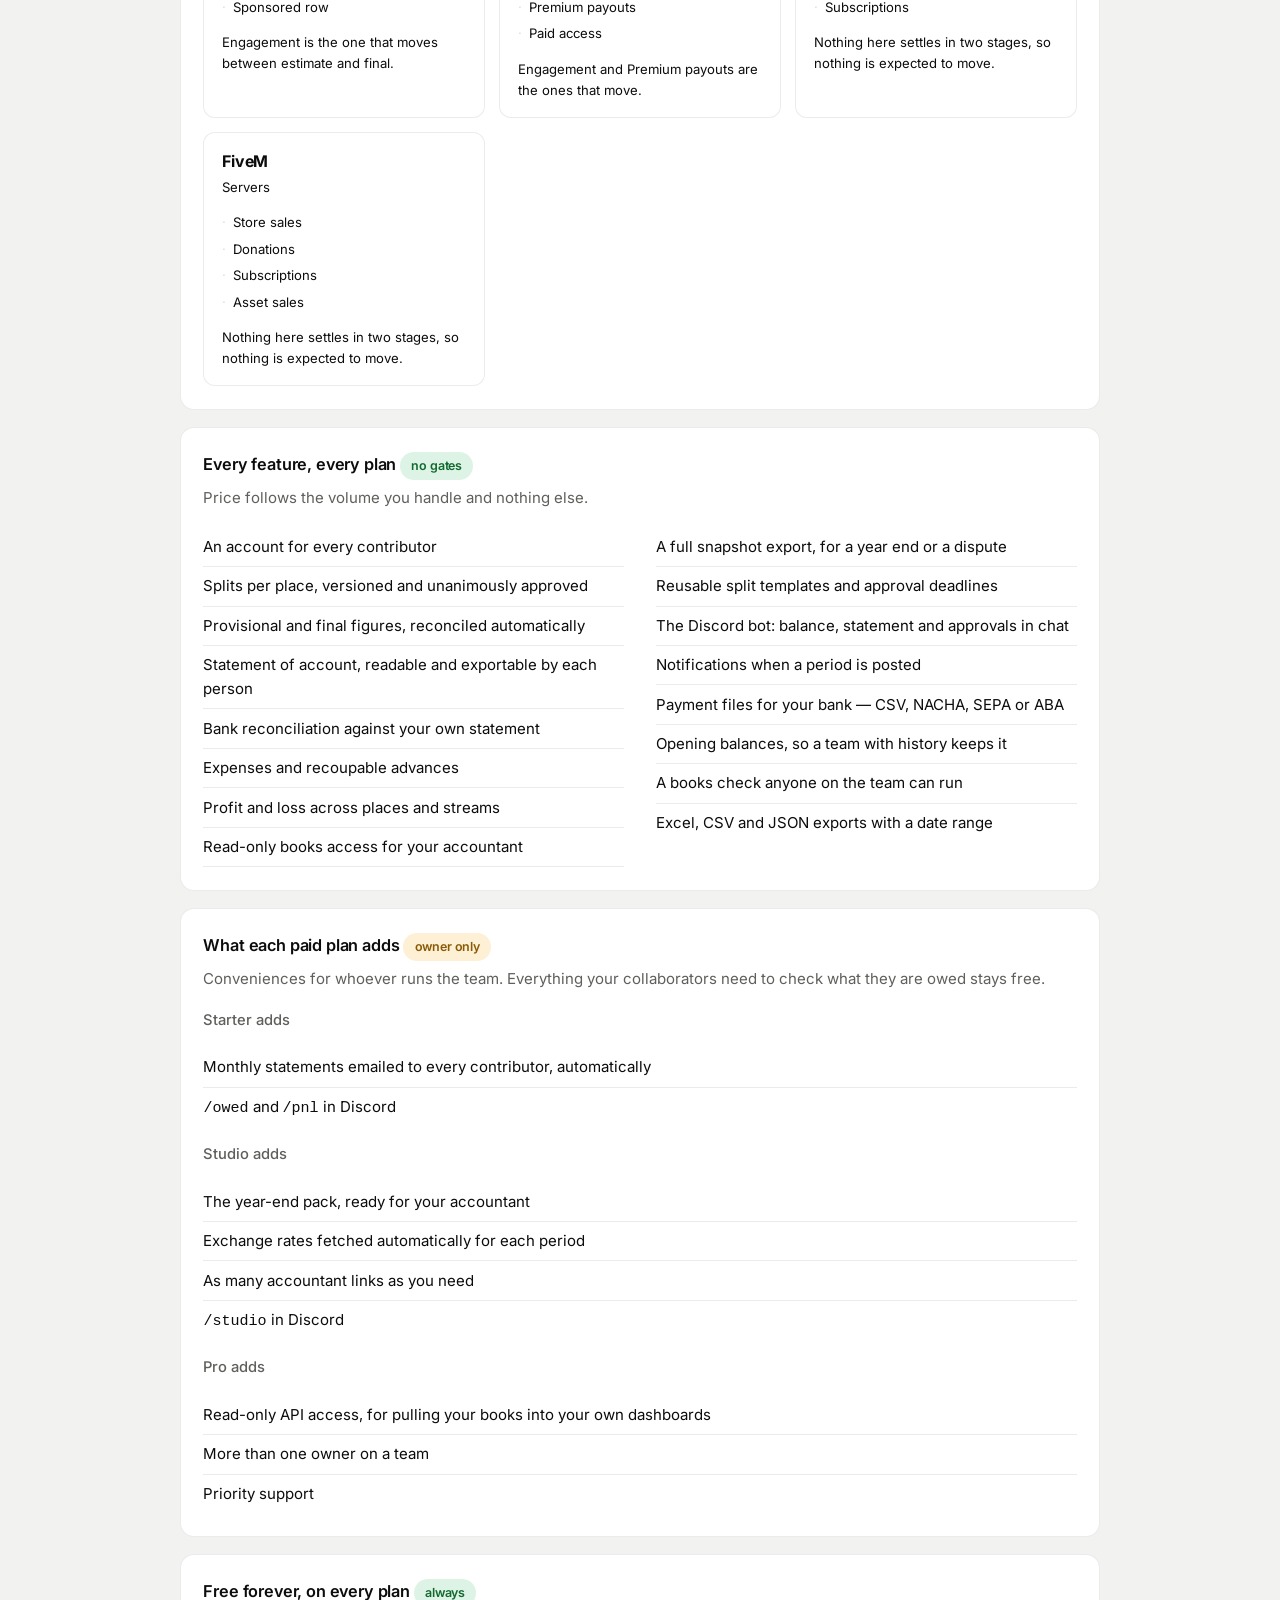
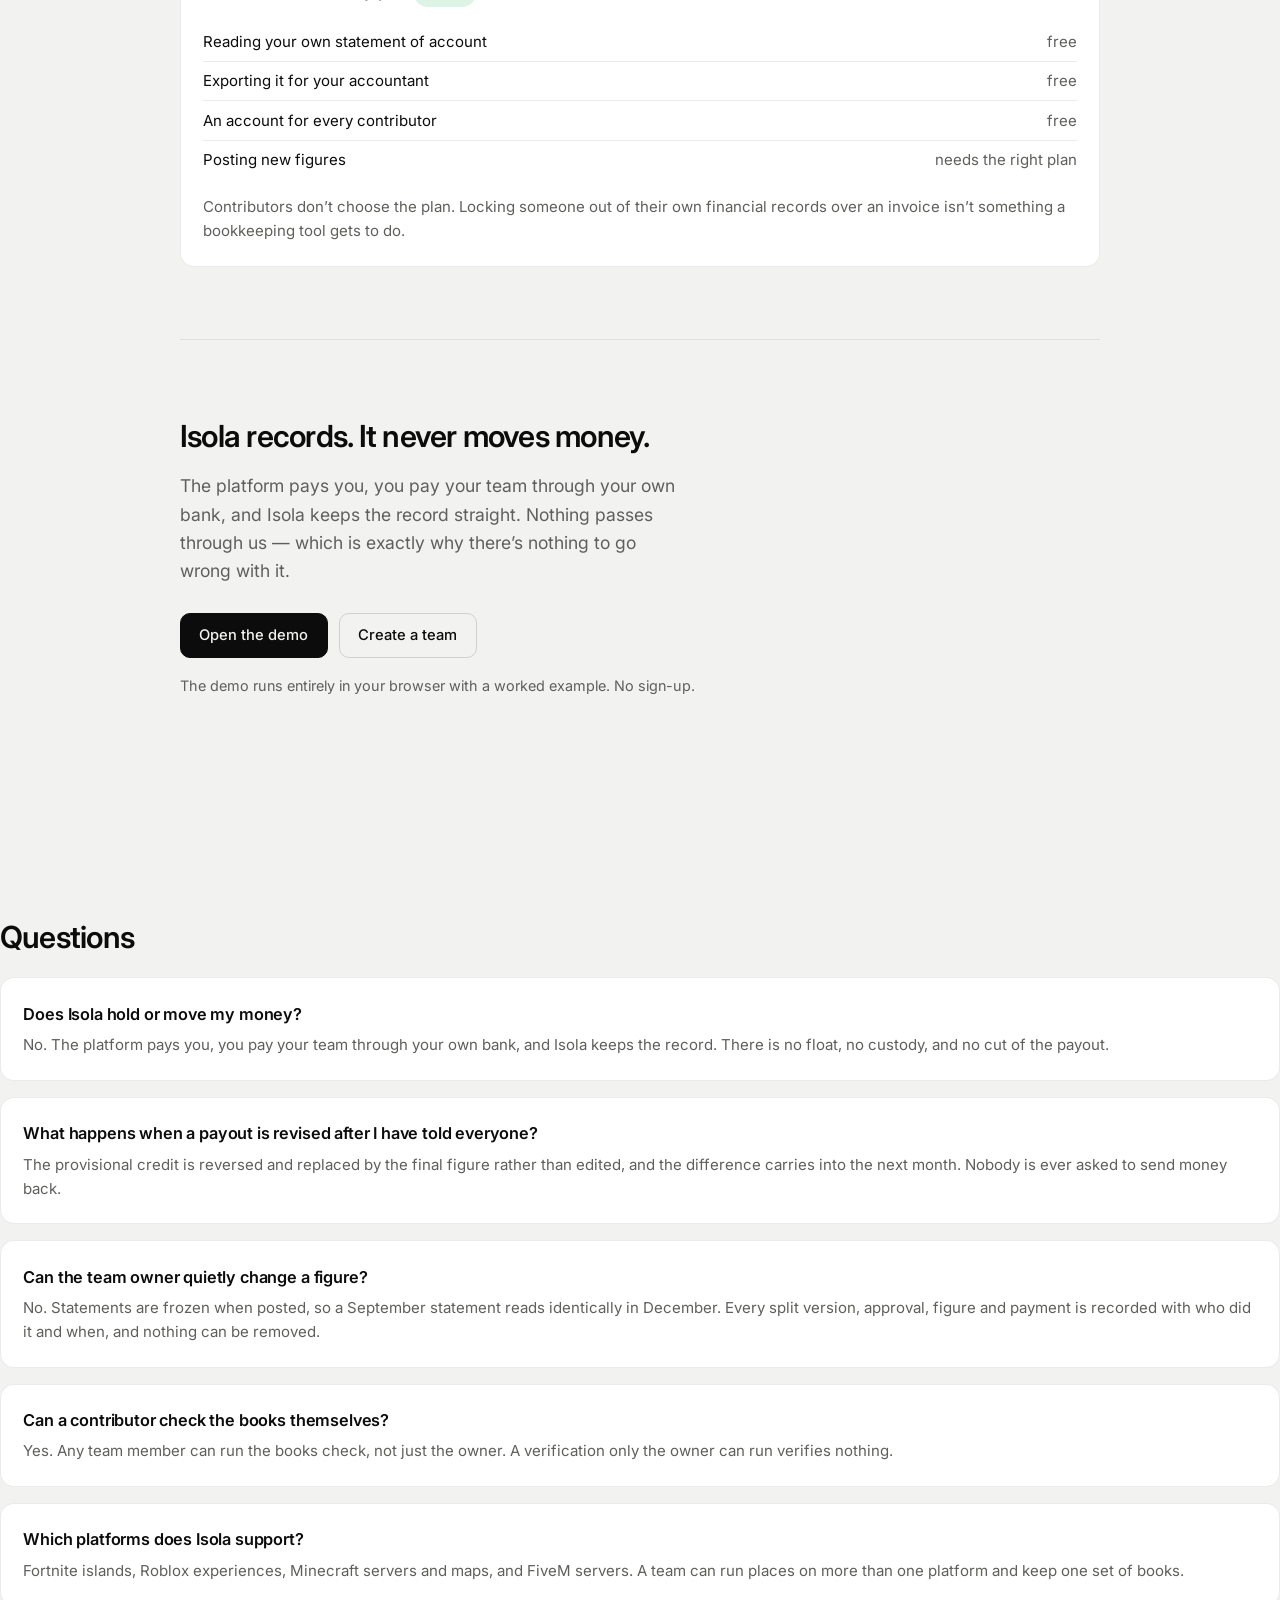
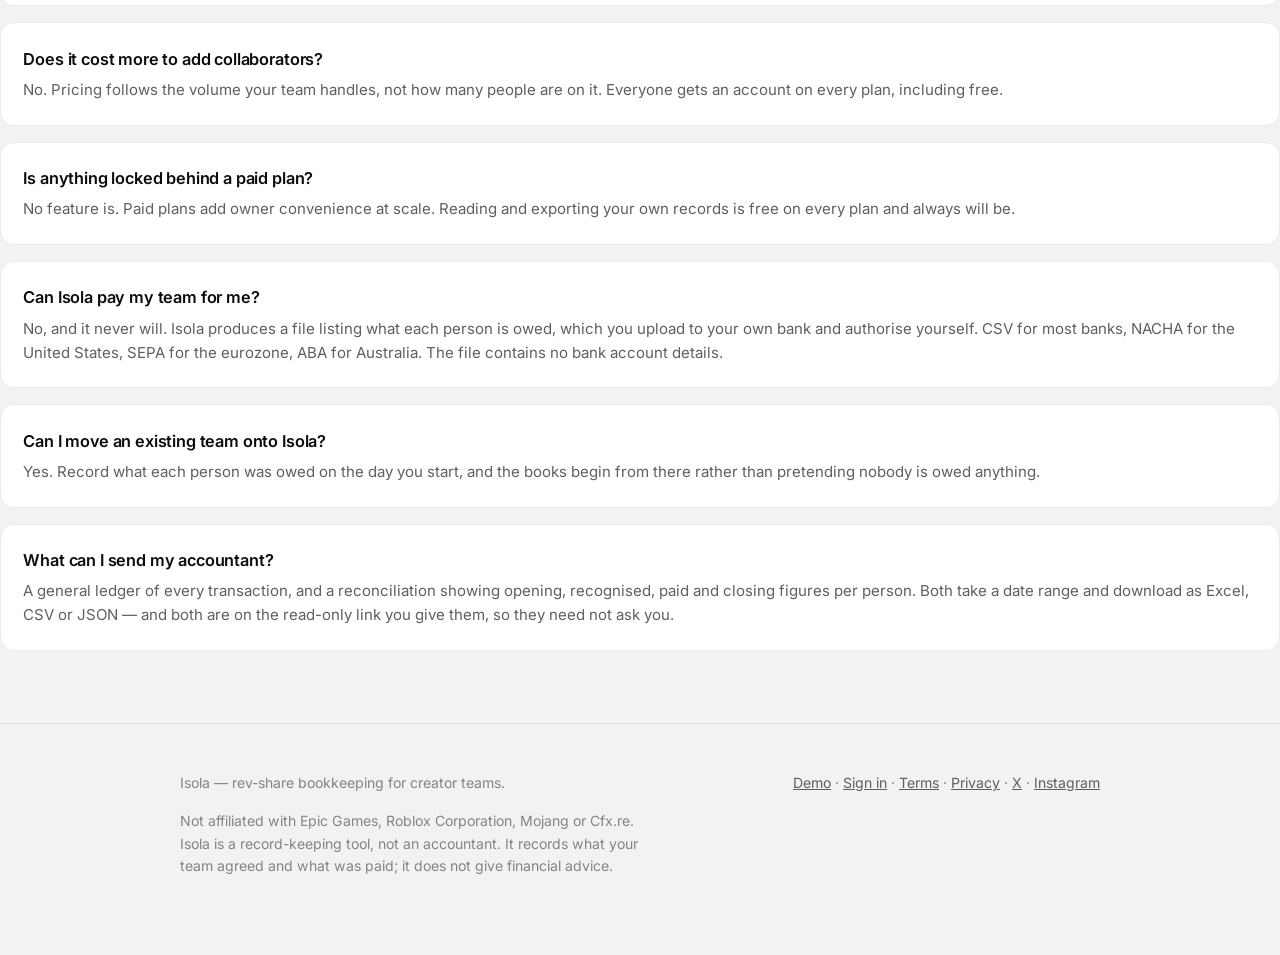
==== commit 80d25e59: "Add files via upload" ====
--- a/index.html
+++ b/index.html
@@ -93,7 +93,11 @@
       "@id": "https://isola.gg/#org",
       "name": "Isola",
       "url": "https://isola.gg",
-      "logo": "https://isola.gg/favicon.png"
+      "logo": "https://isola.gg/favicon.png",
+      "sameAs": [
+        "https://x.com/isolagg",
+        "https://instagram.com/isola.gg"
+      ]
     },
     {
       "@type": "FAQPage",
@@ -587,7 +591,7 @@
   <div class="wrap">
     <div style="display:flex; justify-content:space-between; gap:1rem; flex-wrap:wrap">
       <span>Isola &mdash; rev-share bookkeeping for creator teams.</span>
-      <span><a href="/demo">Demo</a> · <a href="https://app.isola.gg">Sign in</a> · <a href="/terms">Terms</a> · <a href="/privacy">Privacy</a></span>
+      <span><a href="/demo">Demo</a> · <a href="https://app.isola.gg">Sign in</a> · <a href="/terms">Terms</a> · <a href="/privacy">Privacy</a> · <a href="https://x.com/isolagg" rel="me">X</a> · <a href="https://instagram.com/isola.gg" rel="me">Instagram</a></span>
     </div>
     <p style="margin-top:1rem; max-width:52ch">Not affiliated with Epic Games, Roblox Corporation, Mojang or Cfx.re.
       Isola is a record-keeping tool, not an accountant. It records what your
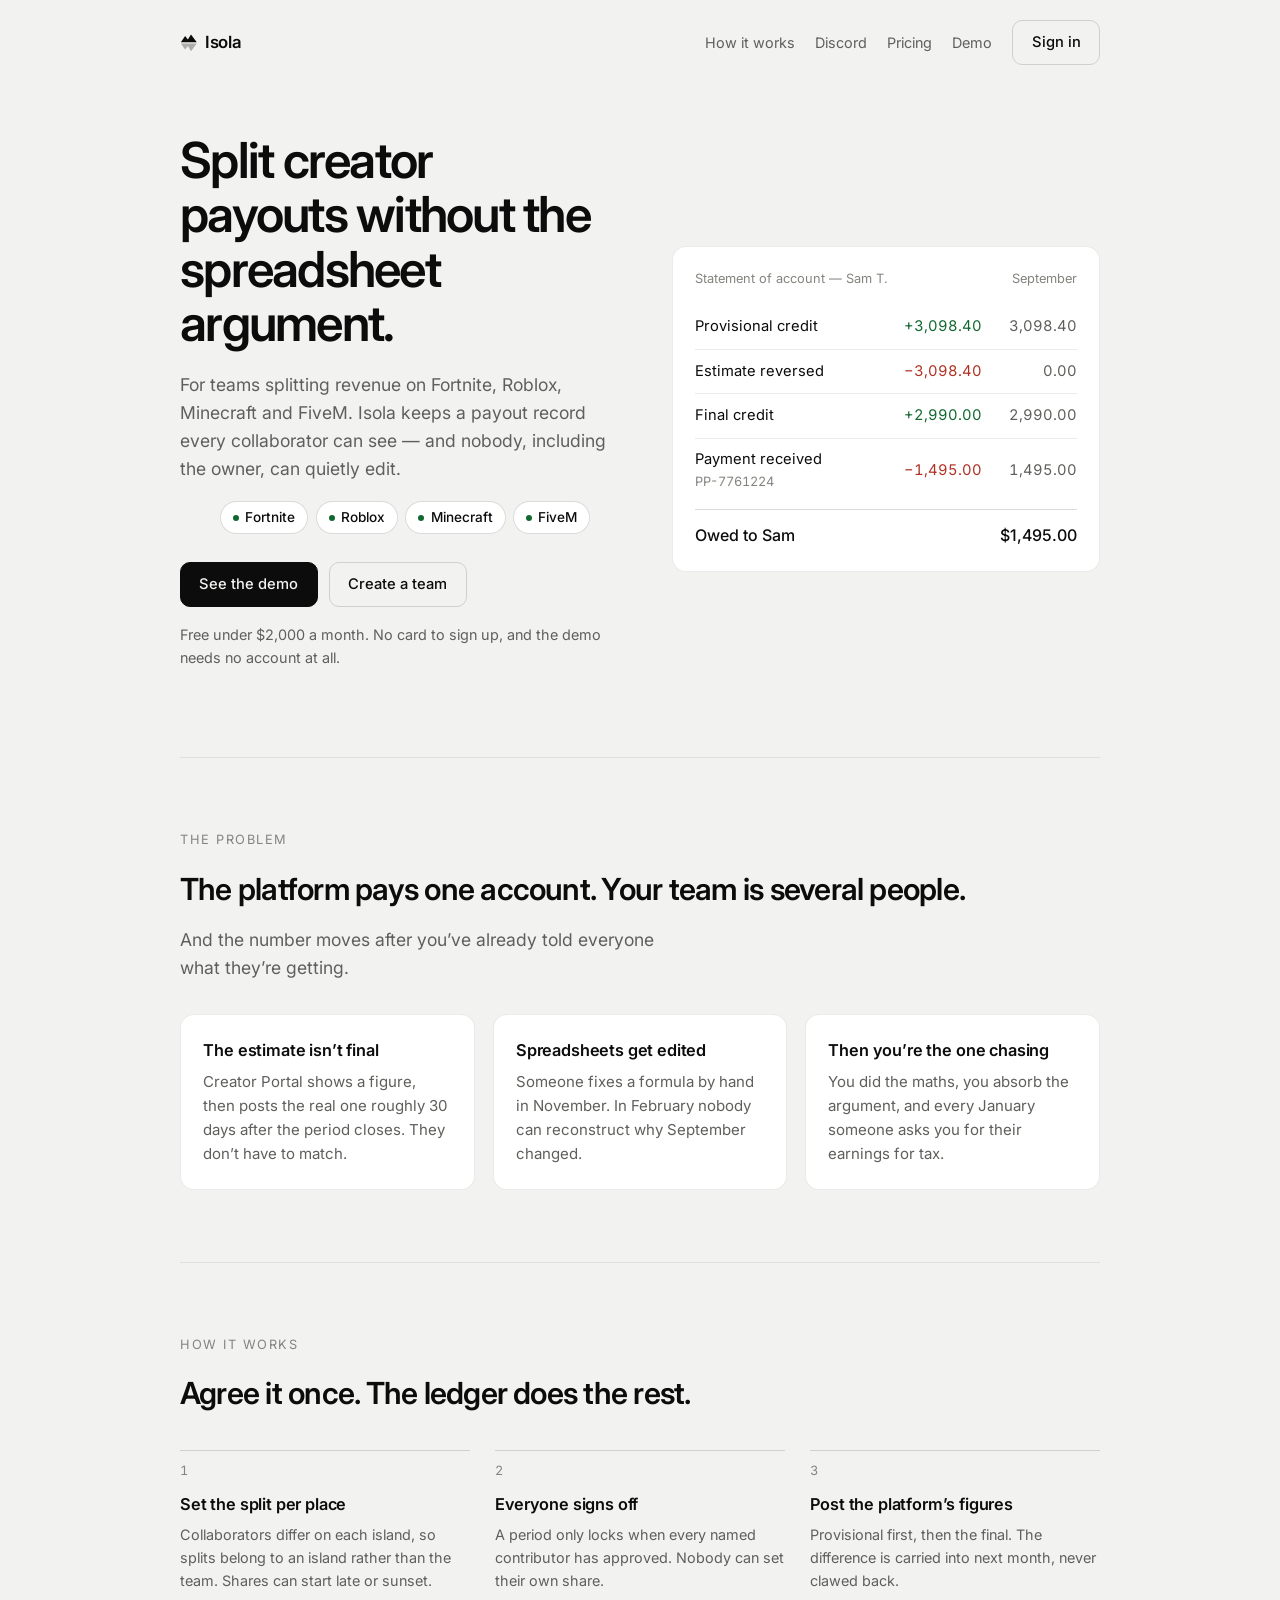
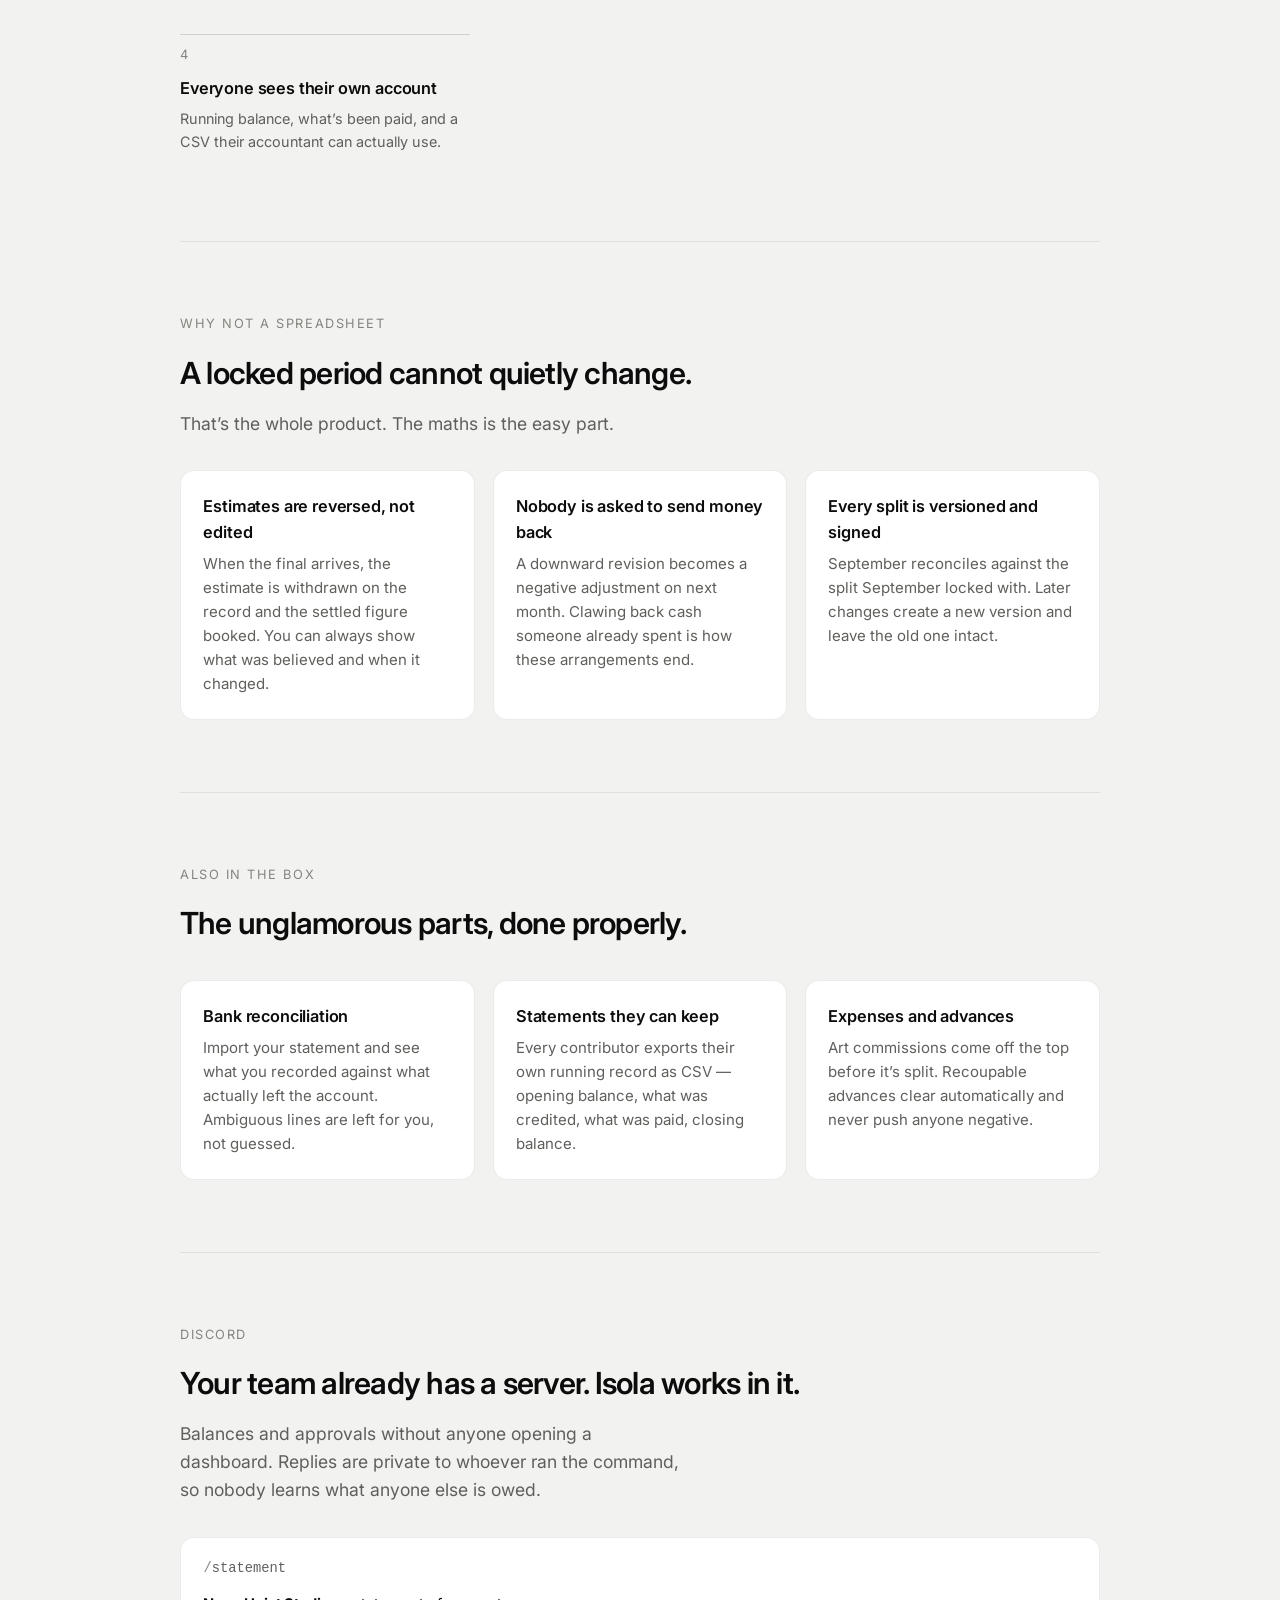
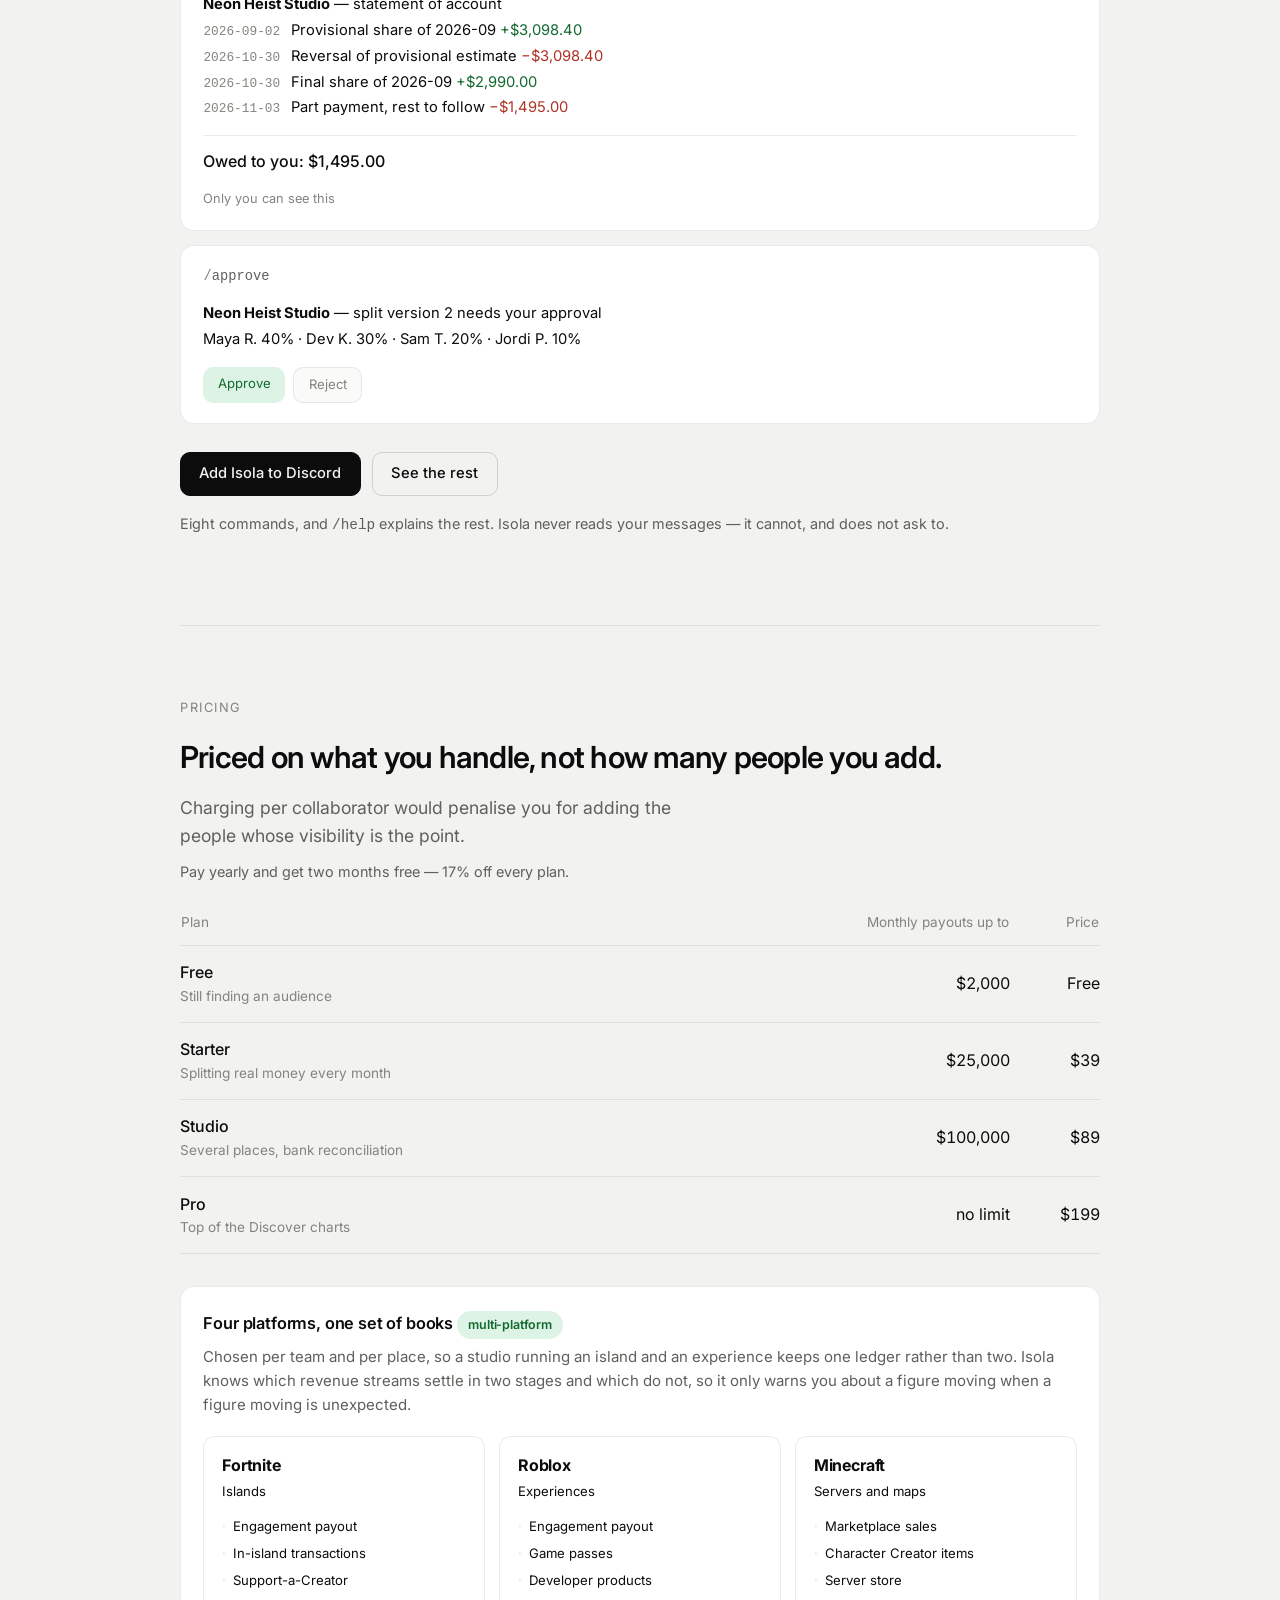
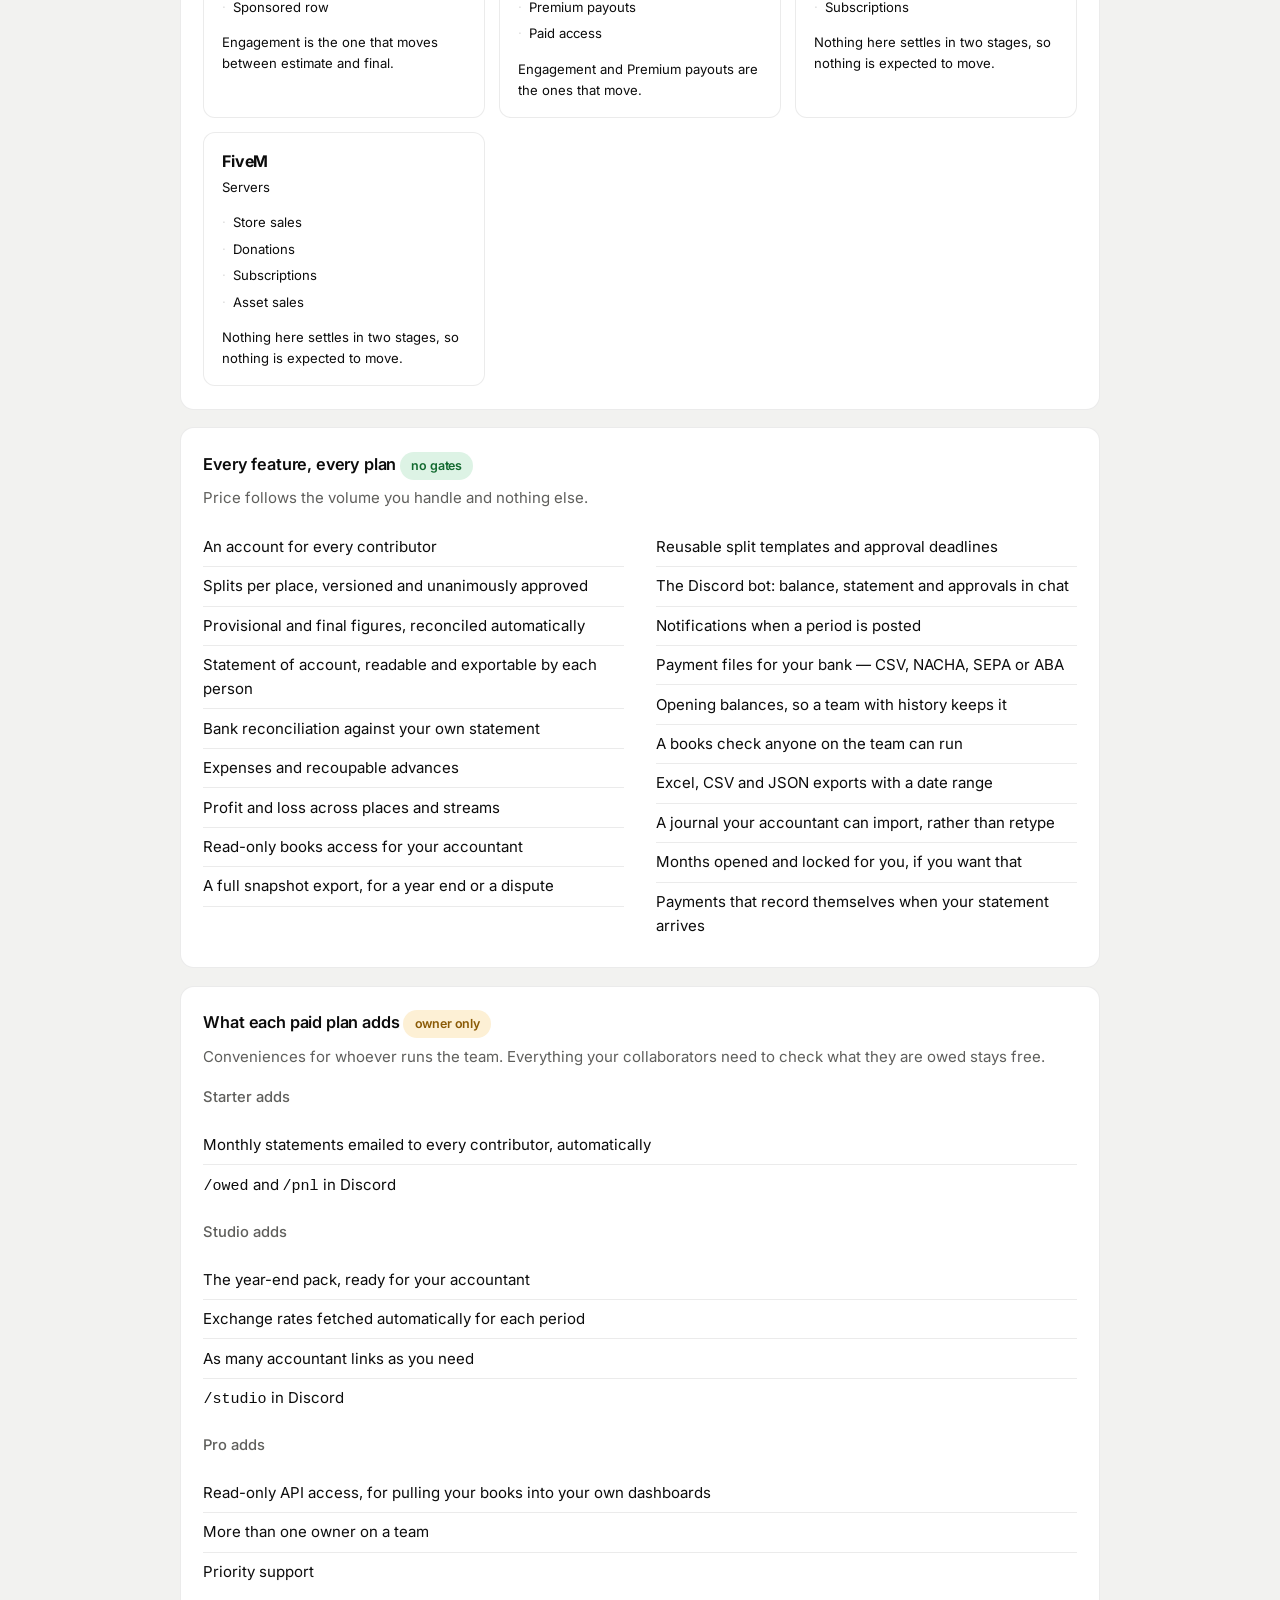
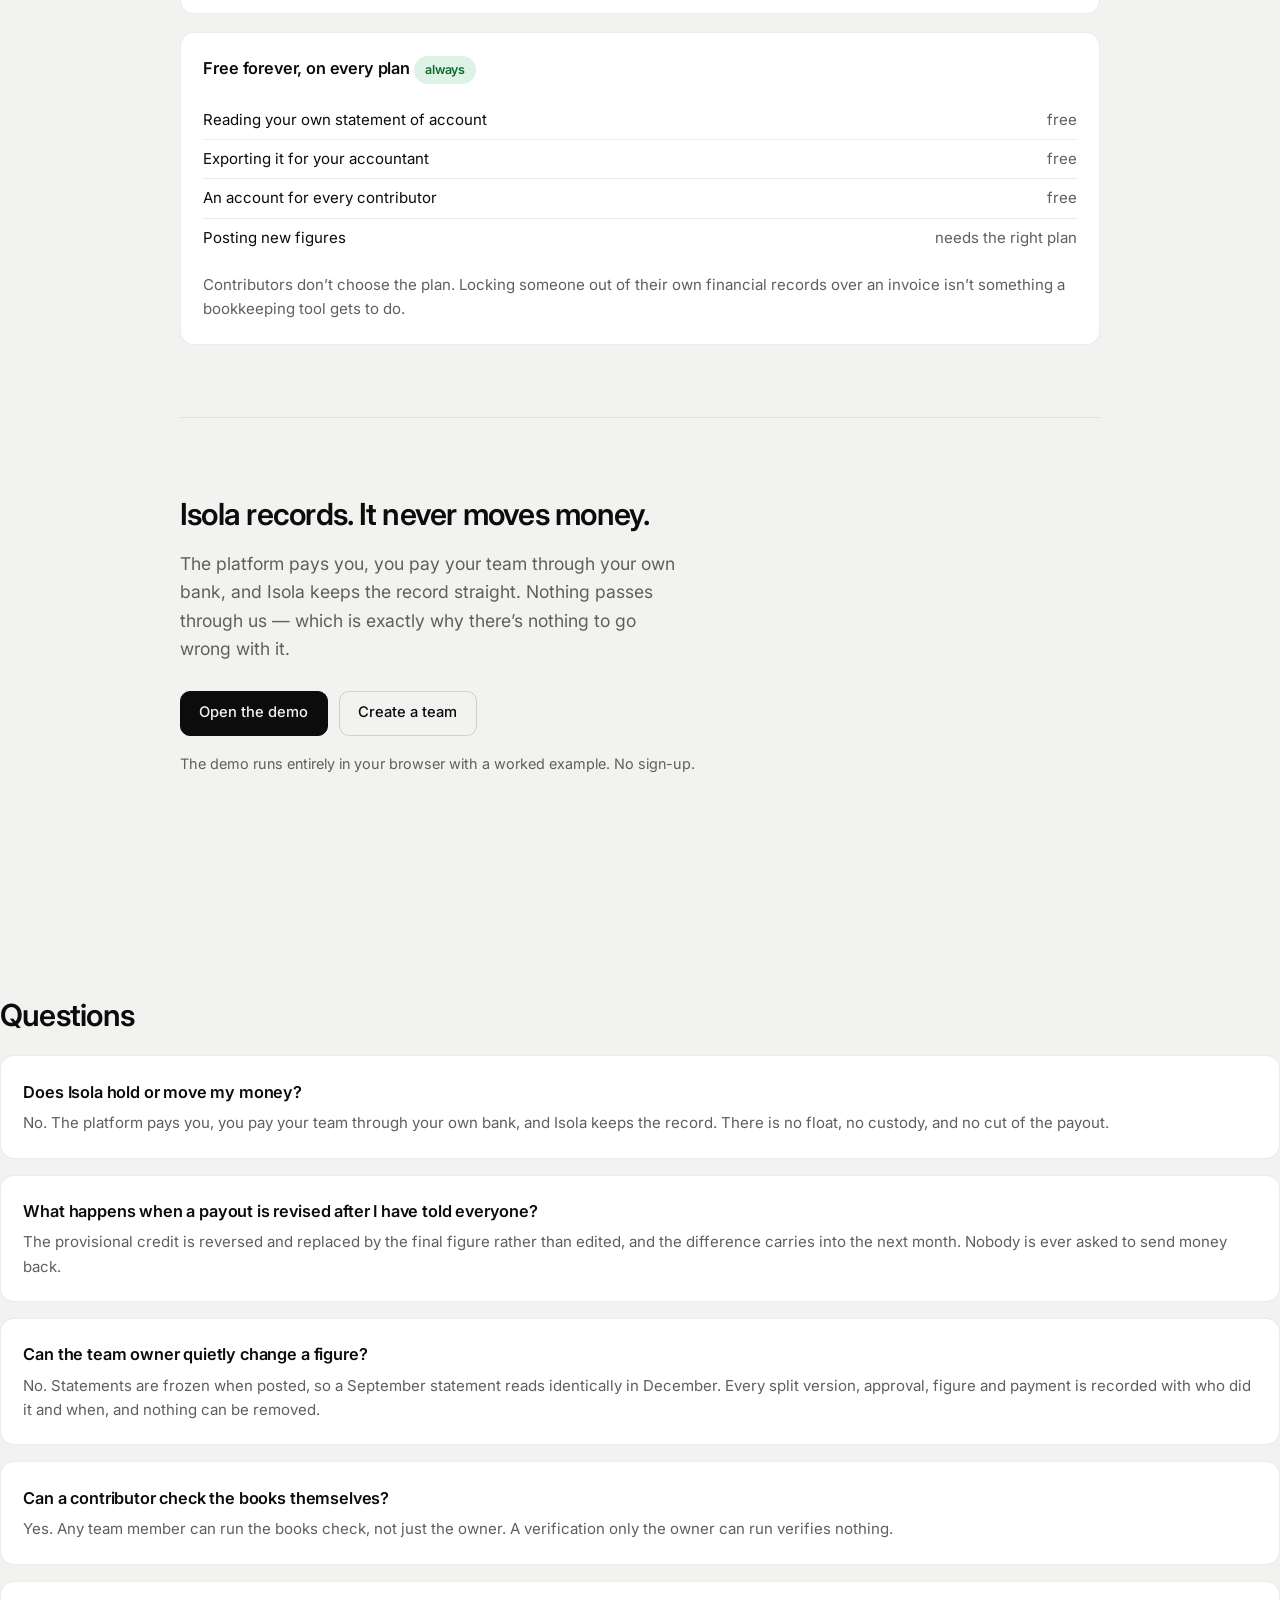
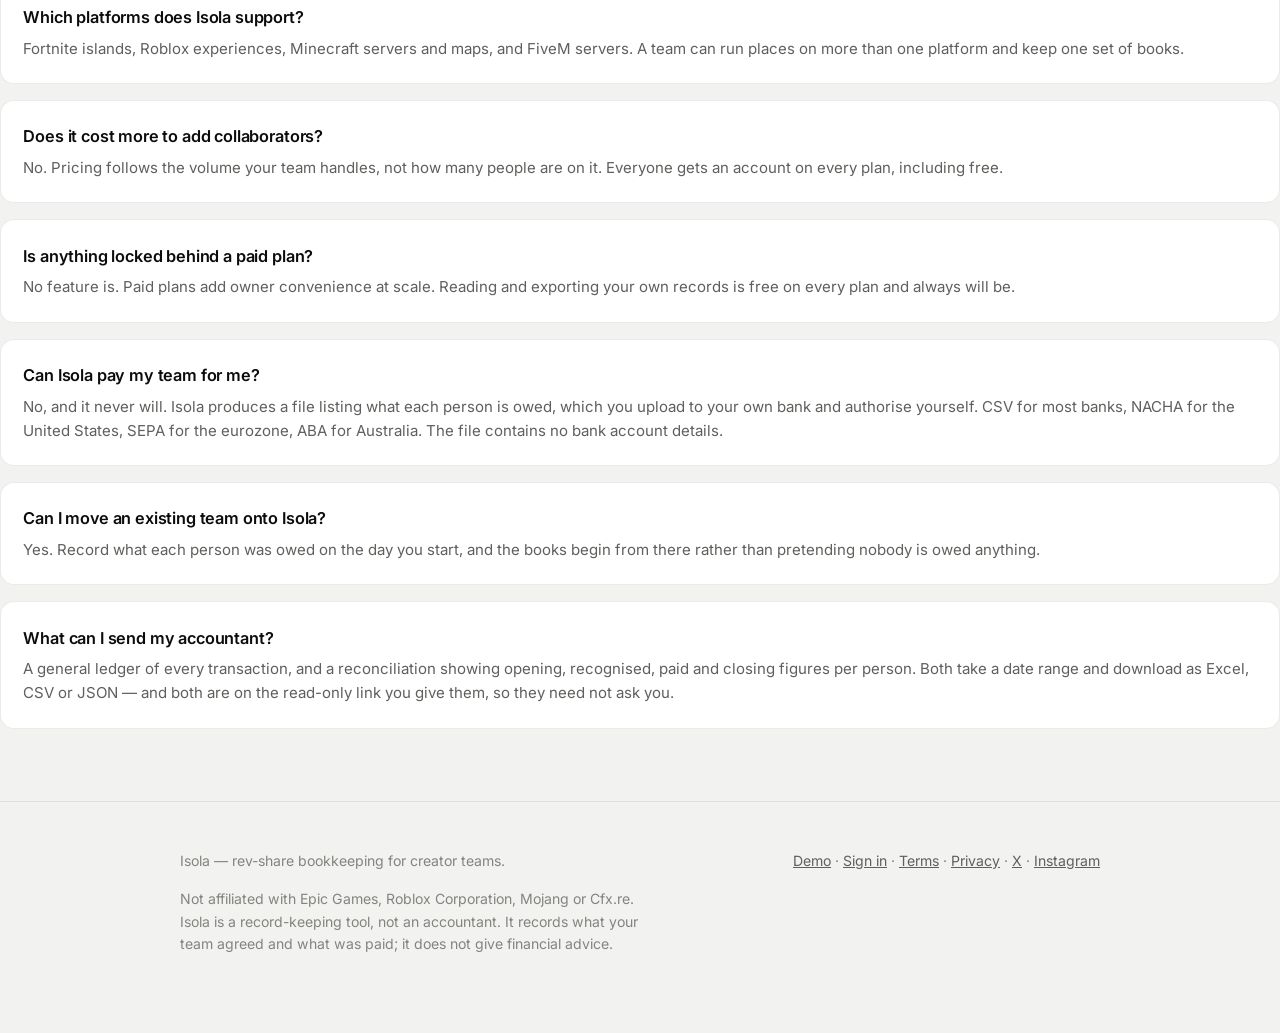
==== commit c73382da: "Add files via upload" ====
--- a/index.html
+++ b/index.html
@@ -16,7 +16,7 @@
 <meta name="twitter:title" content="Isola — rev-share bookkeeping for creator teams" />
 <meta name="twitter:description" content="Split revenue on Fortnite, Roblox, Minecraft and FiveM. A payout record every collaborator can see, and nobody can quietly edit." />
 <meta name="robots" content="index, follow, max-image-preview:large, max-snippet:-1" />
-<link rel="icon" href="/favicon.ico" sizes="any" />
+<link rel="icon" href="/favicon.ico" sizes="32x32" />
 <link rel="icon" type="image/png" sizes="48x48" href="/favicon.png" />
 <link rel="apple-touch-icon" sizes="180x180" href="/apple-touch-icon.png" />
 <link rel="icon" type="image/png" sizes="192x192" href="/icon-192.png" />
@@ -205,6 +205,7 @@
   </nav>
 </div>
 
+<main>
 <div class="wrap">
   <section class="hero" style="border:none">
     <div>
@@ -487,6 +488,9 @@
         <li style="break-inside:avoid"><span>Opening balances, so a team with history keeps it</span></li>
         <li style="break-inside:avoid"><span>A books check anyone on the team can run</span></li>
         <li style="break-inside:avoid"><span>Excel, CSV and JSON exports with a date range</span></li>
+        <li style="break-inside:avoid"><span>A journal your accountant can import, rather than retype</span></li>
+        <li style="break-inside:avoid"><span>Months opened and locked for you, if you want that</span></li>
+        <li style="break-inside:avoid"><span>Payments that record themselves when your statement arrives</span></li>
       </ul>
     </div>
 
@@ -587,6 +591,8 @@
       <p class="small muted" style="margin:0">A general ledger of every transaction, and a reconciliation showing opening, recognised, paid and closing figures per person. Both take a date range and download as Excel, CSV or JSON &mdash; and both are on the read-only link you give them, so they need not ask you.</p>
     </div>
   </section>
+</main>
+
 <footer>
   <div class="wrap">
     <div style="display:flex; justify-content:space-between; gap:1rem; flex-wrap:wrap">
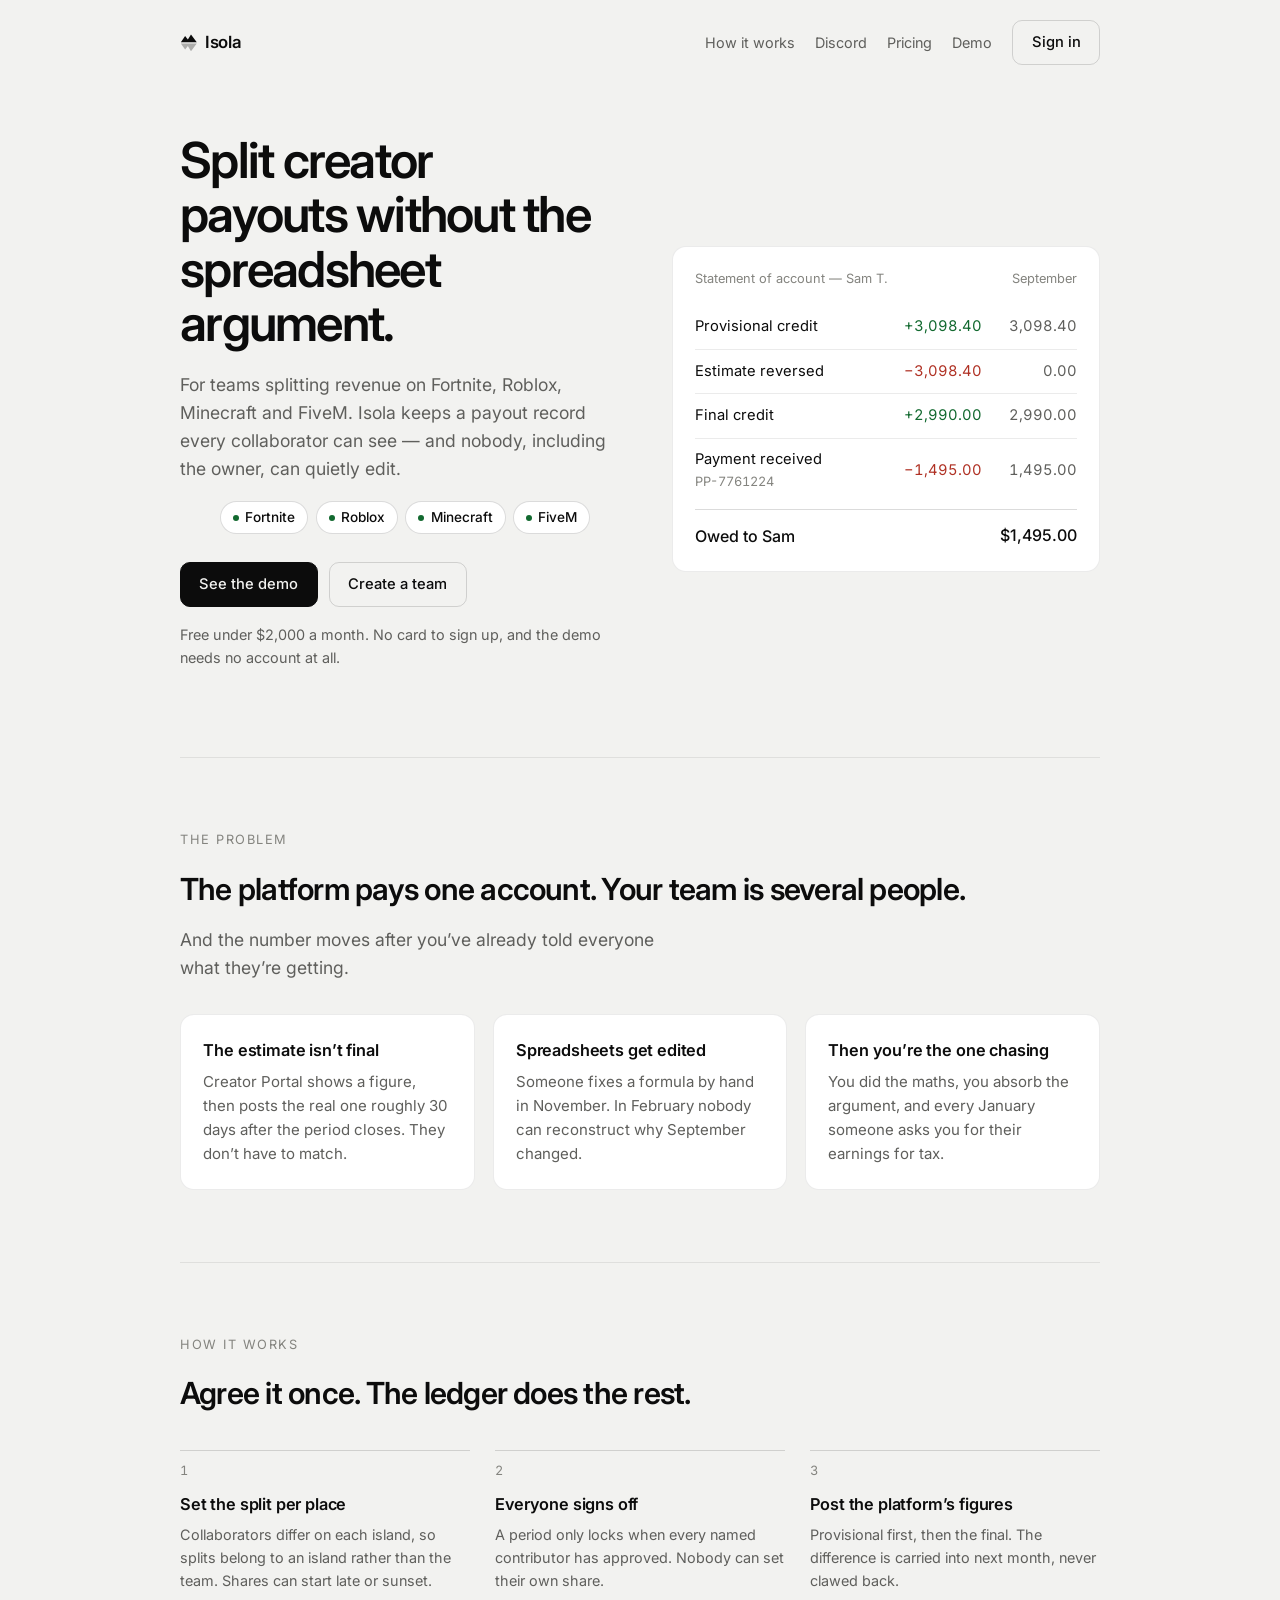
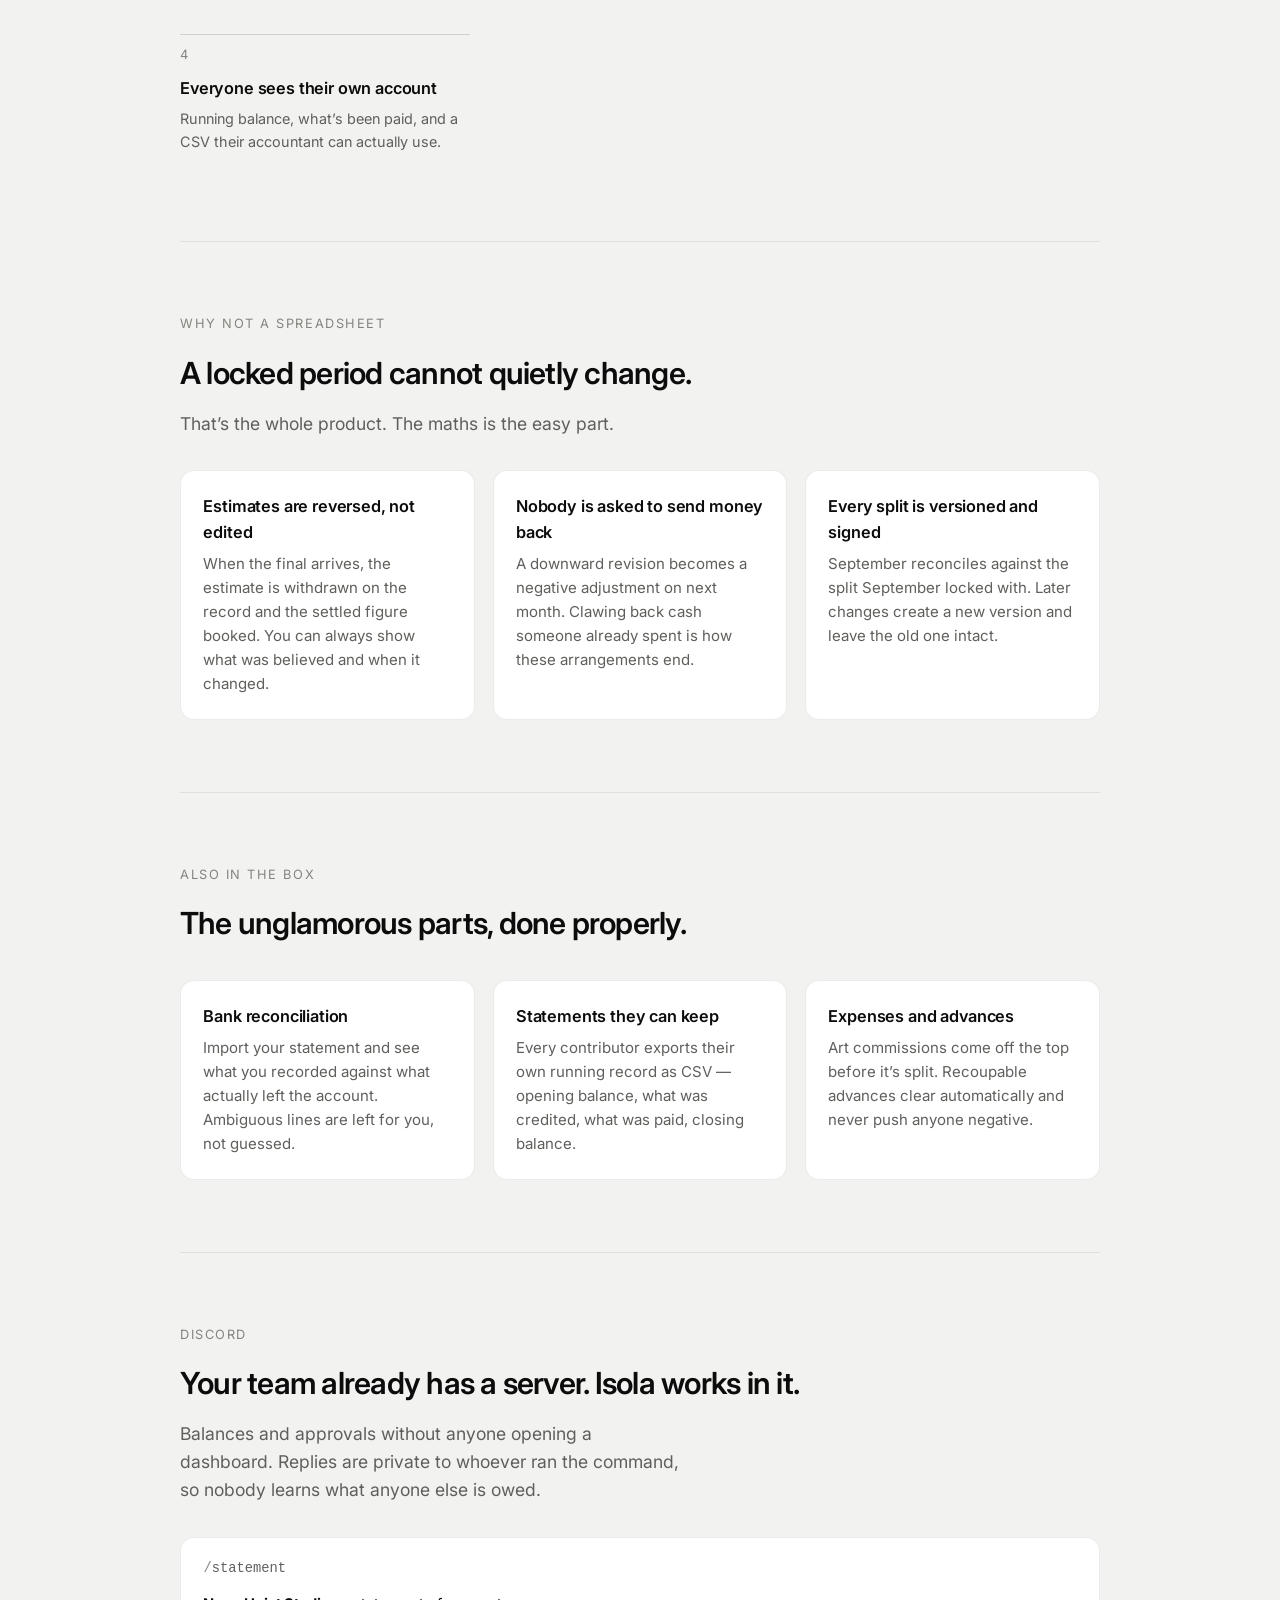
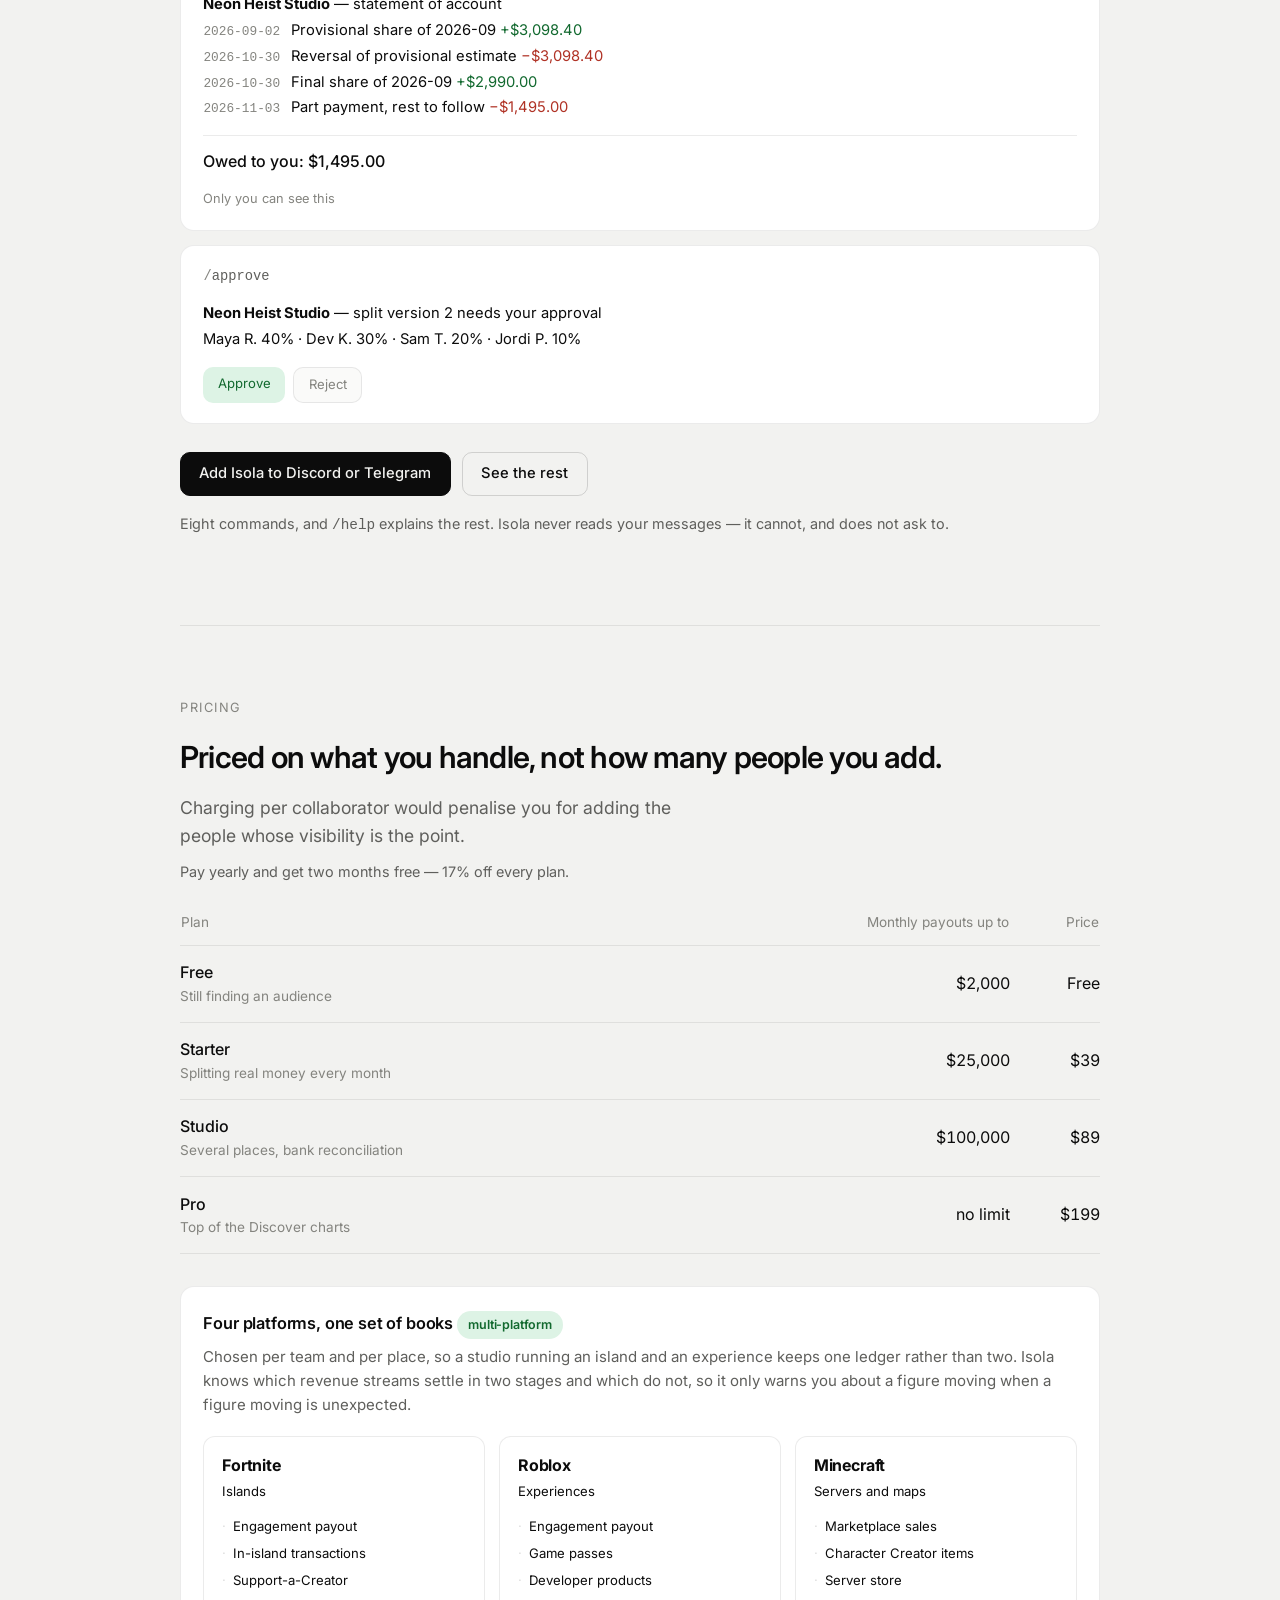
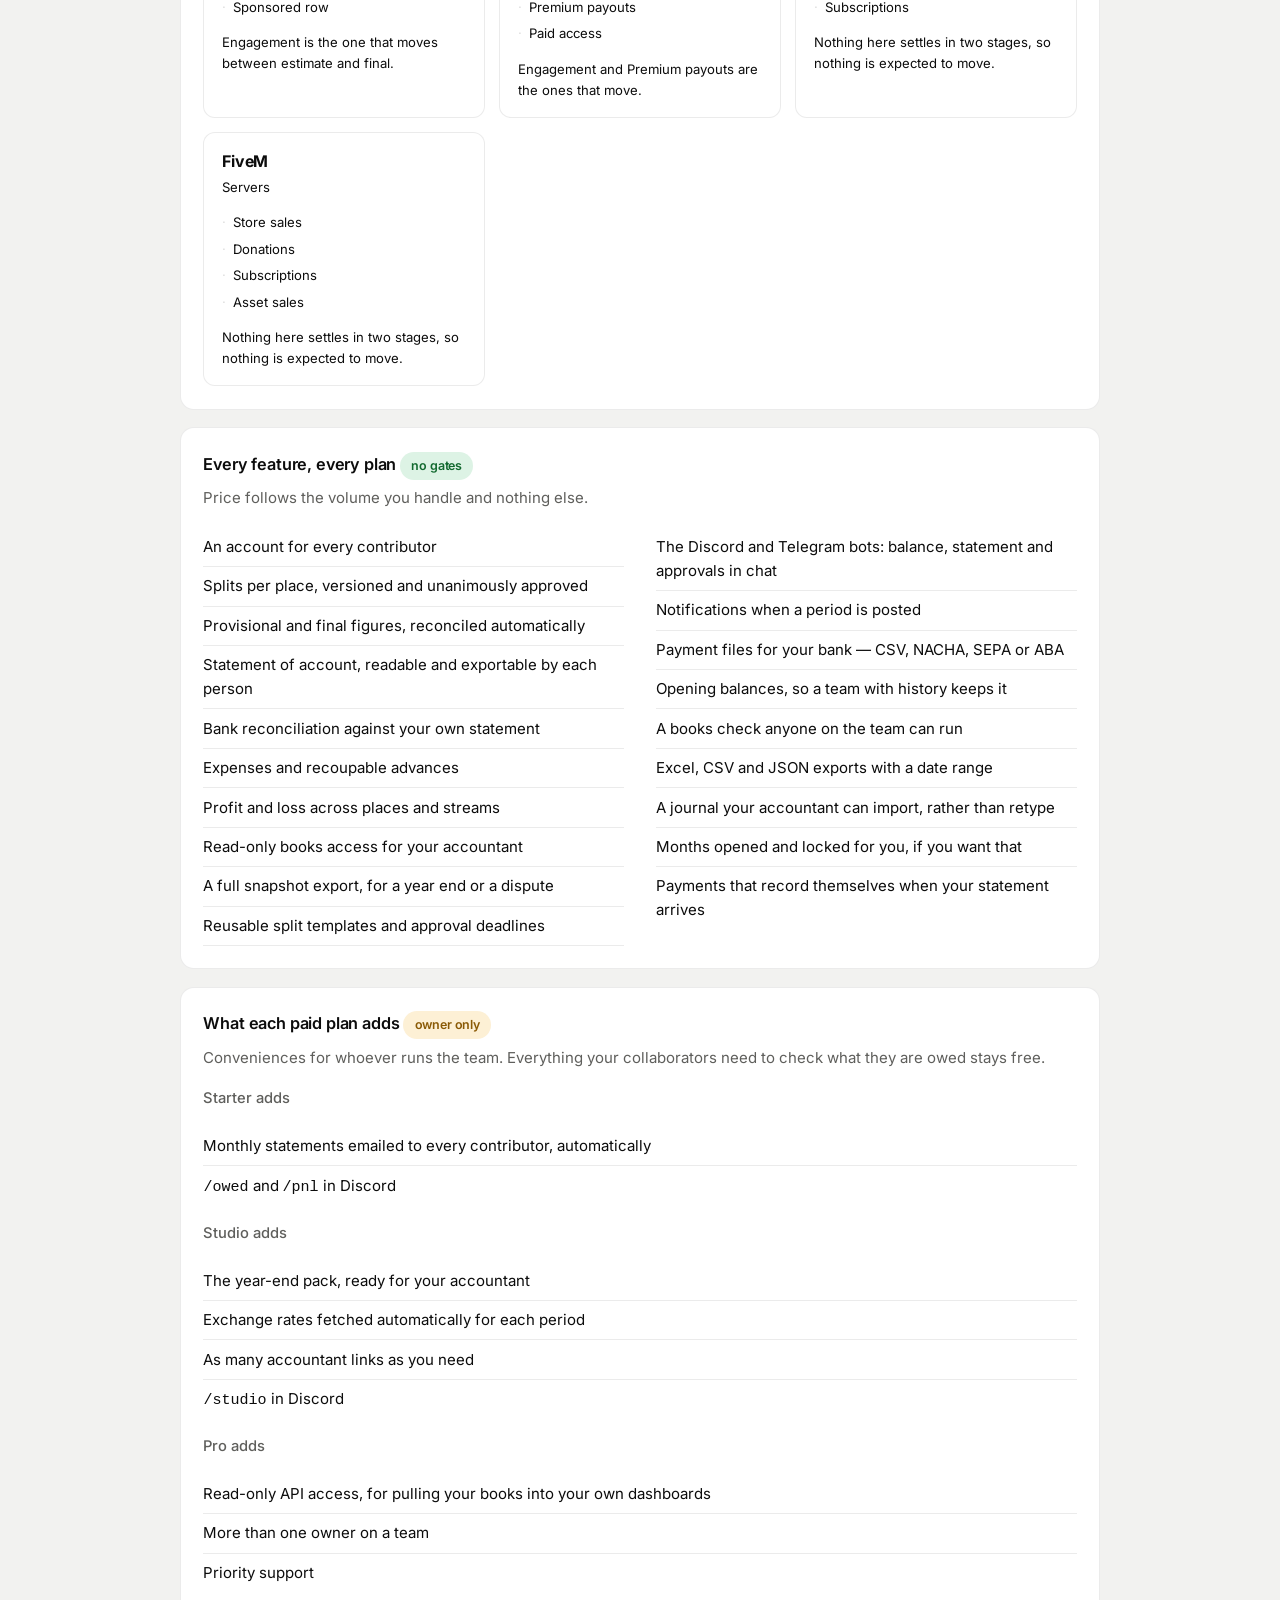
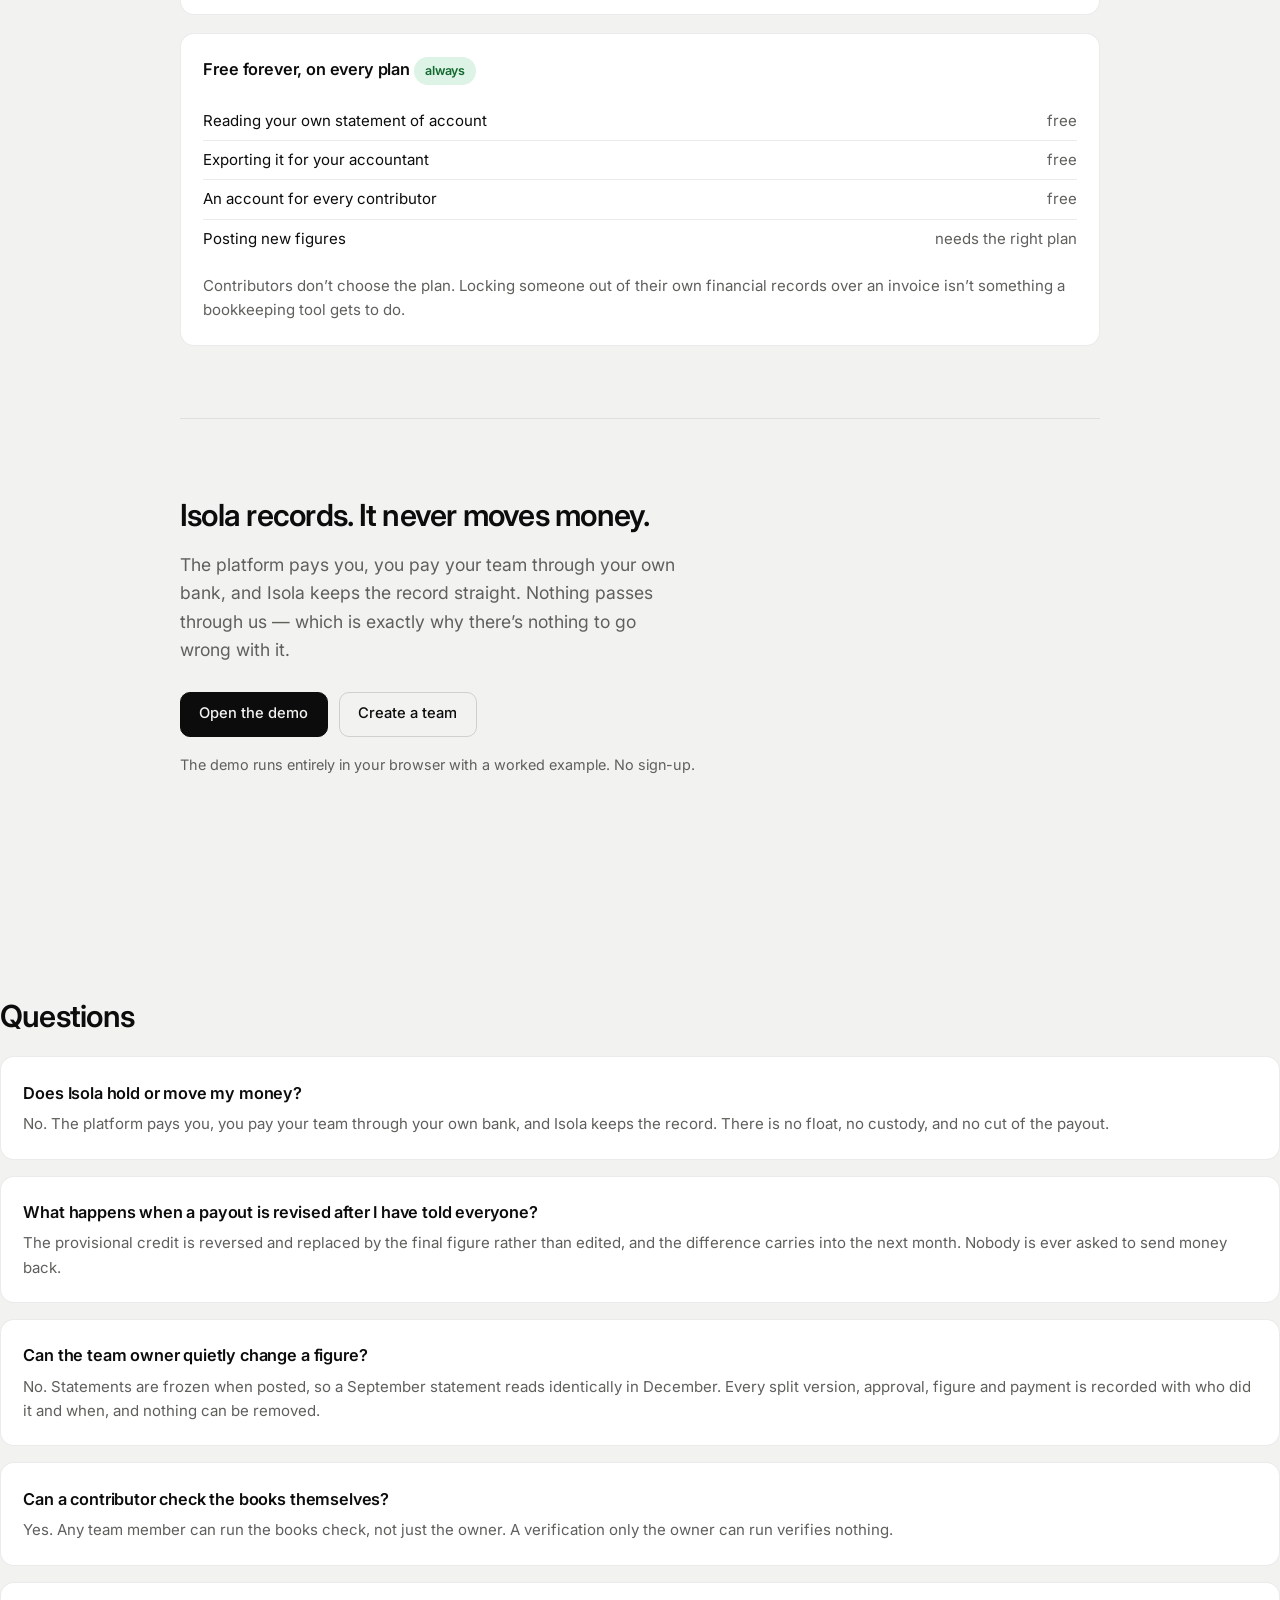
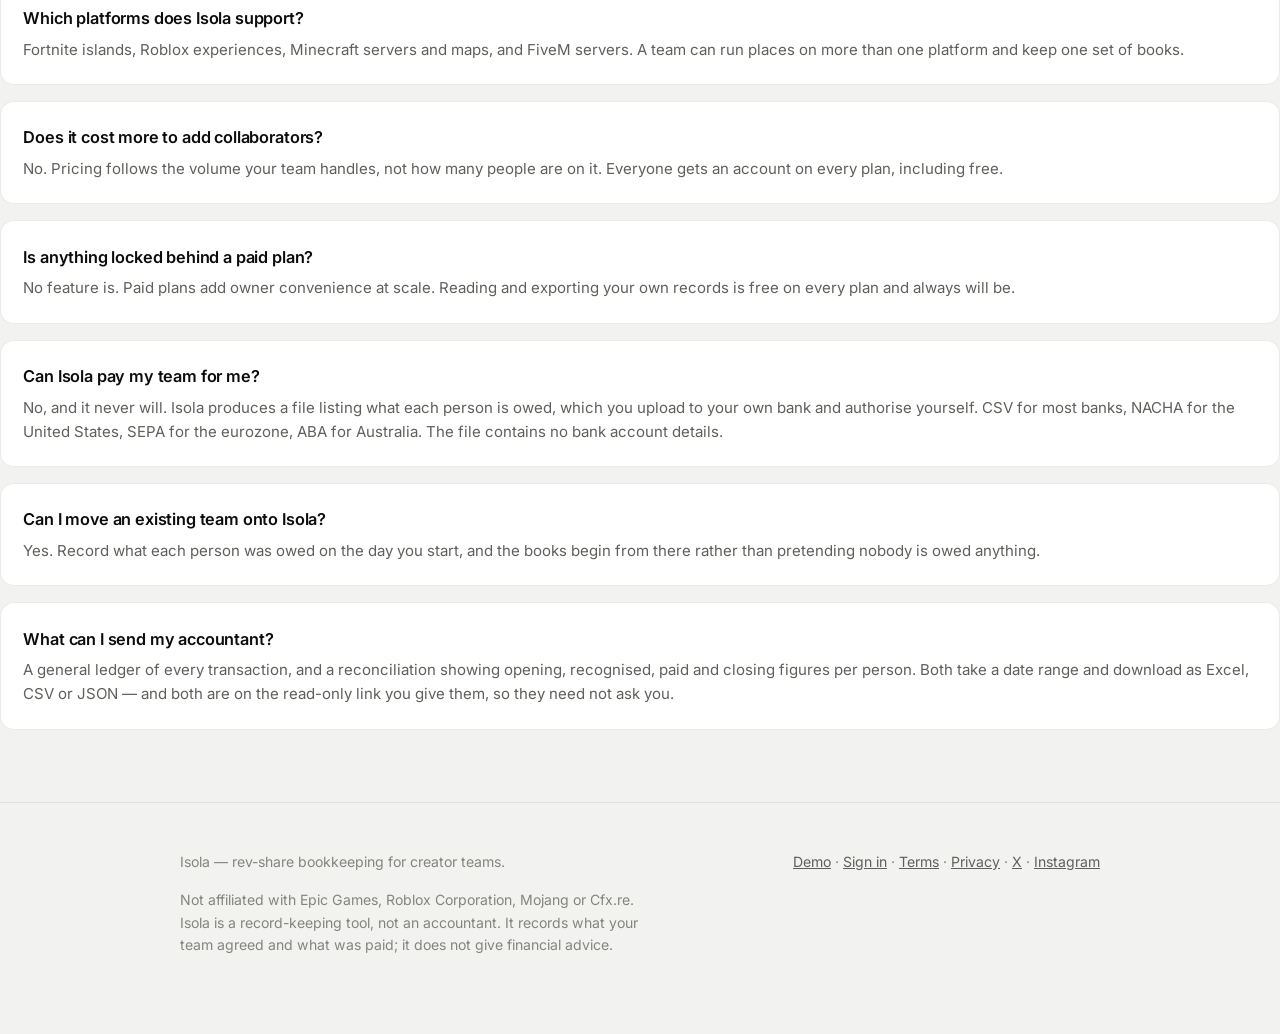
==== commit 3236a3c3: "Add files via upload" ====
--- a/index.html
+++ b/index.html
@@ -85,7 +85,7 @@
         "Excel, CSV and JSON exports with a date range, for your accountant",
         "Opening balances, so a team with existing history can adopt it",
         "Bank reconciliation, expenses and recoupable advances",
-        "A Discord bot that posts when a month settles and nudges on approvals"
+        "Discord and Telegram bots that post when a month settles and nudge on approvals"
       ]
     },
     {
@@ -380,7 +380,7 @@
     </div>
 
     <div class="cta-row">
-      <a href="https://discord.com/oauth2/authorize?client_id=1538270385336881263&scope=bot+applications.commands" class="btn solid" target="_blank" rel="noopener">Add Isola to Discord</a>
+      <a href="https://discord.com/oauth2/authorize?client_id=1538270385336881263&scope=bot+applications.commands" class="btn solid" target="_blank" rel="noopener">Add Isola to Discord or Telegram</a>
       <a href="/demo" class="btn">See the rest</a>
     </div>
     <p class="small muted" style="margin-top:1rem">Eight commands, and <code>/help</code> explains the rest.
@@ -482,7 +482,7 @@
         <li style="break-inside:avoid"><span>Read-only books access for your accountant</span></li>
         <li style="break-inside:avoid"><span>A full snapshot export, for a year end or a dispute</span></li>
         <li style="break-inside:avoid"><span>Reusable split templates and approval deadlines</span></li>
-        <li style="break-inside:avoid"><span>The Discord bot: balance, statement and approvals in chat</span></li>
+        <li style="break-inside:avoid"><span>The Discord and Telegram bots: balance, statement and approvals in chat</span></li>
         <li style="break-inside:avoid"><span>Notifications when a period is posted</span></li>
         <li style="break-inside:avoid"><span>Payment files for your bank &mdash; CSV, NACHA, SEPA or ABA</span></li>
         <li style="break-inside:avoid"><span>Opening balances, so a team with history keeps it</span></li>
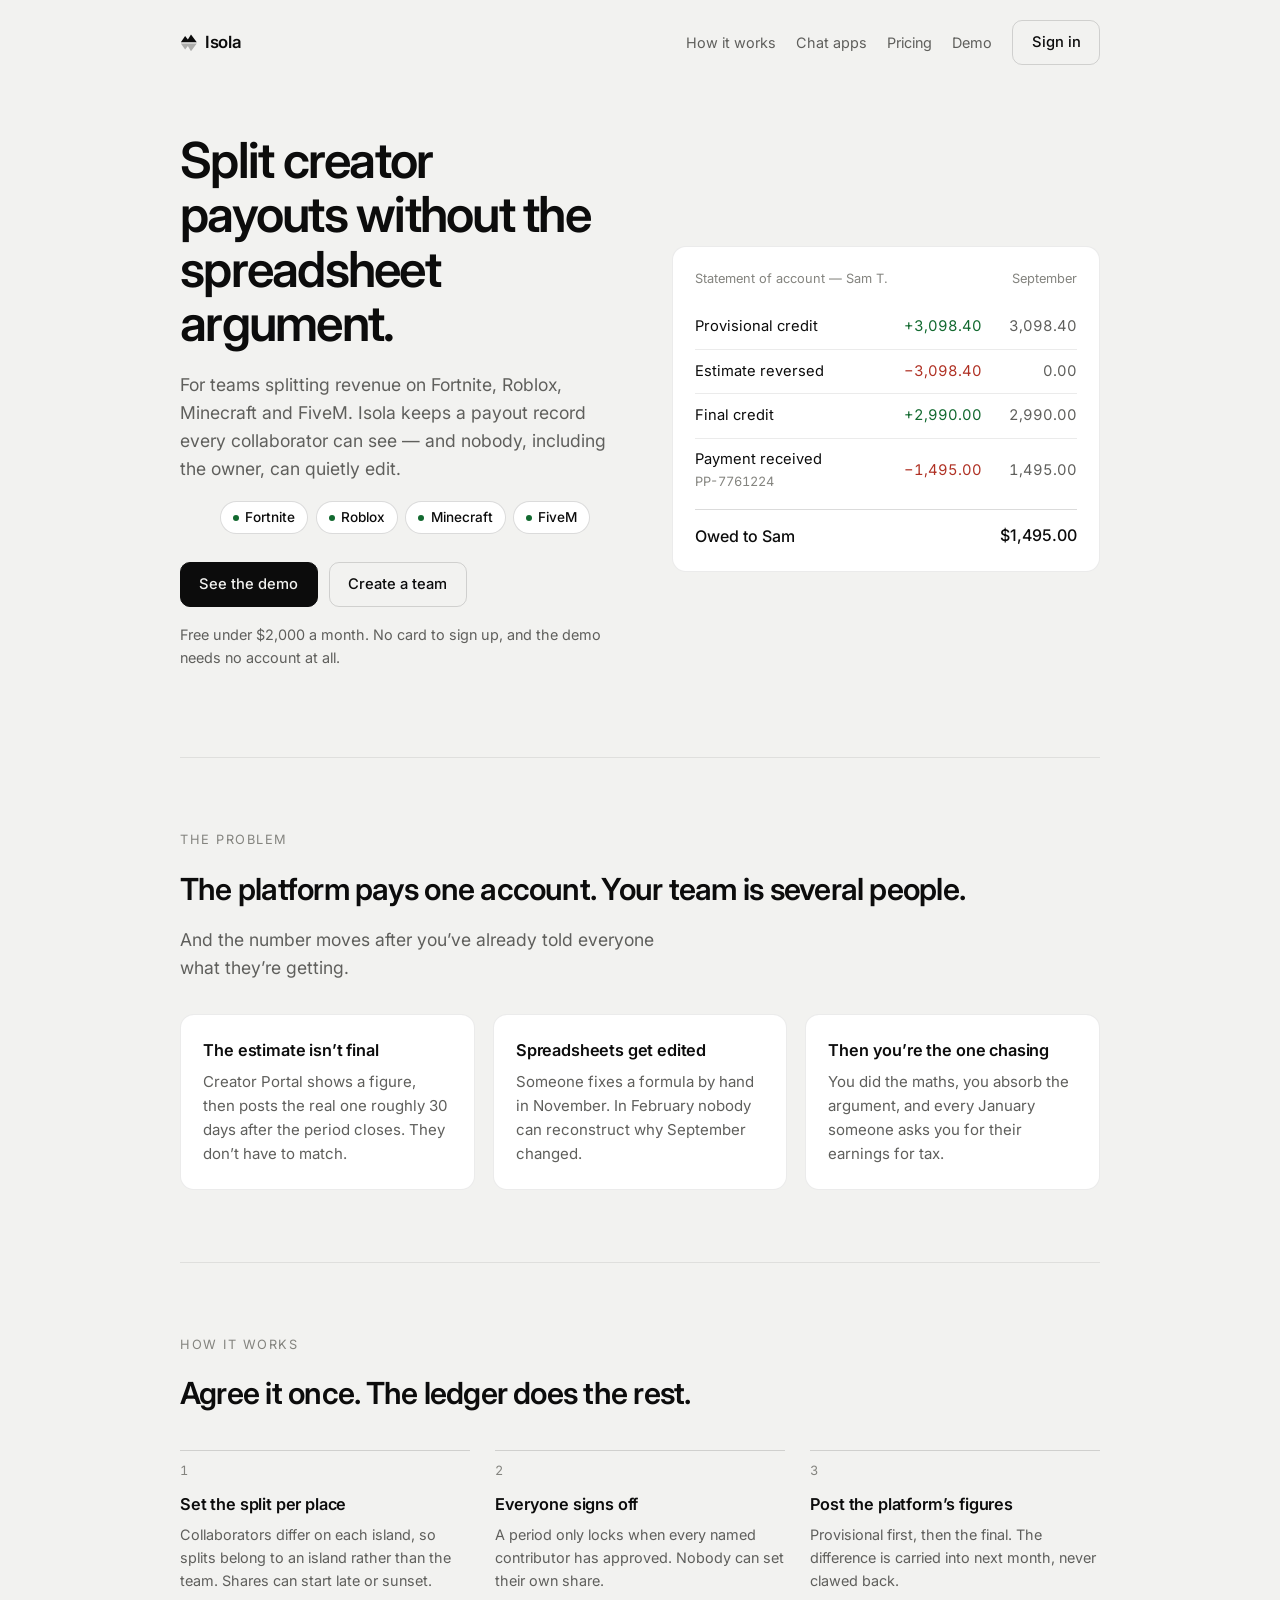
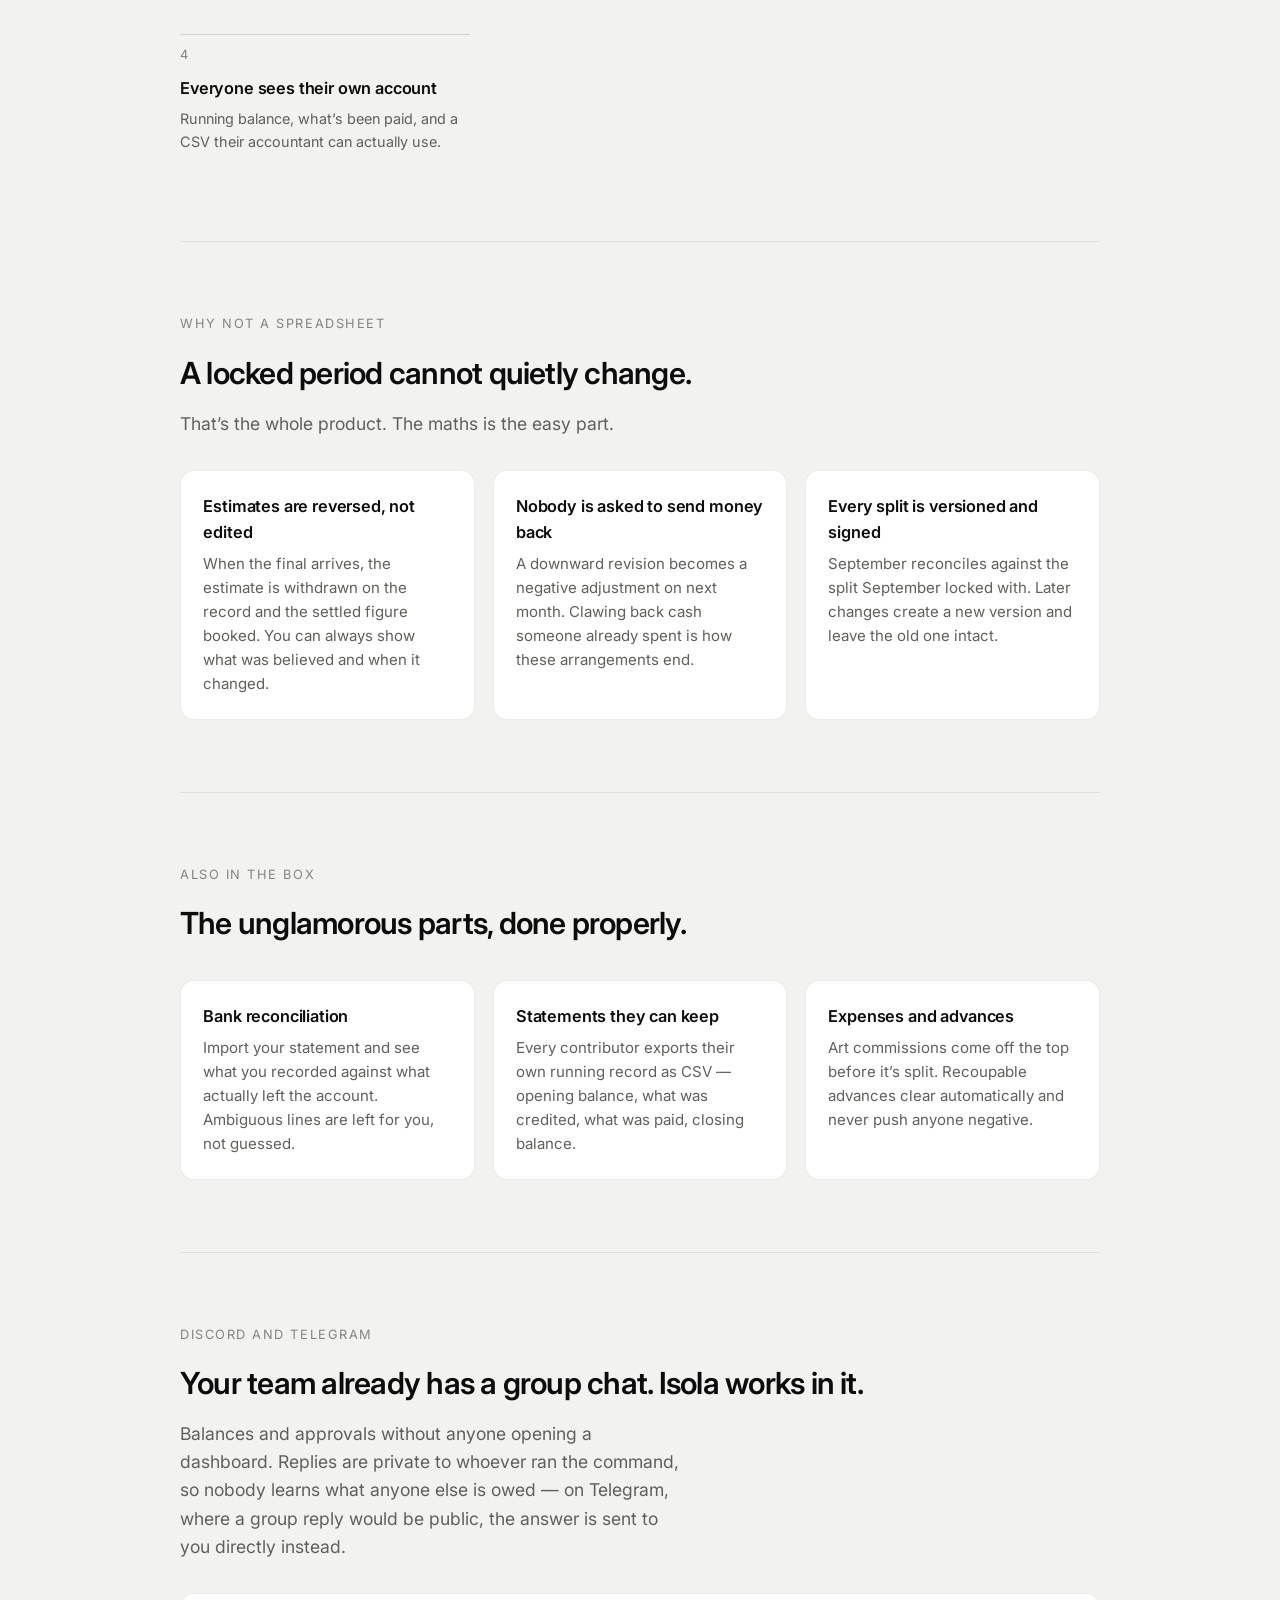
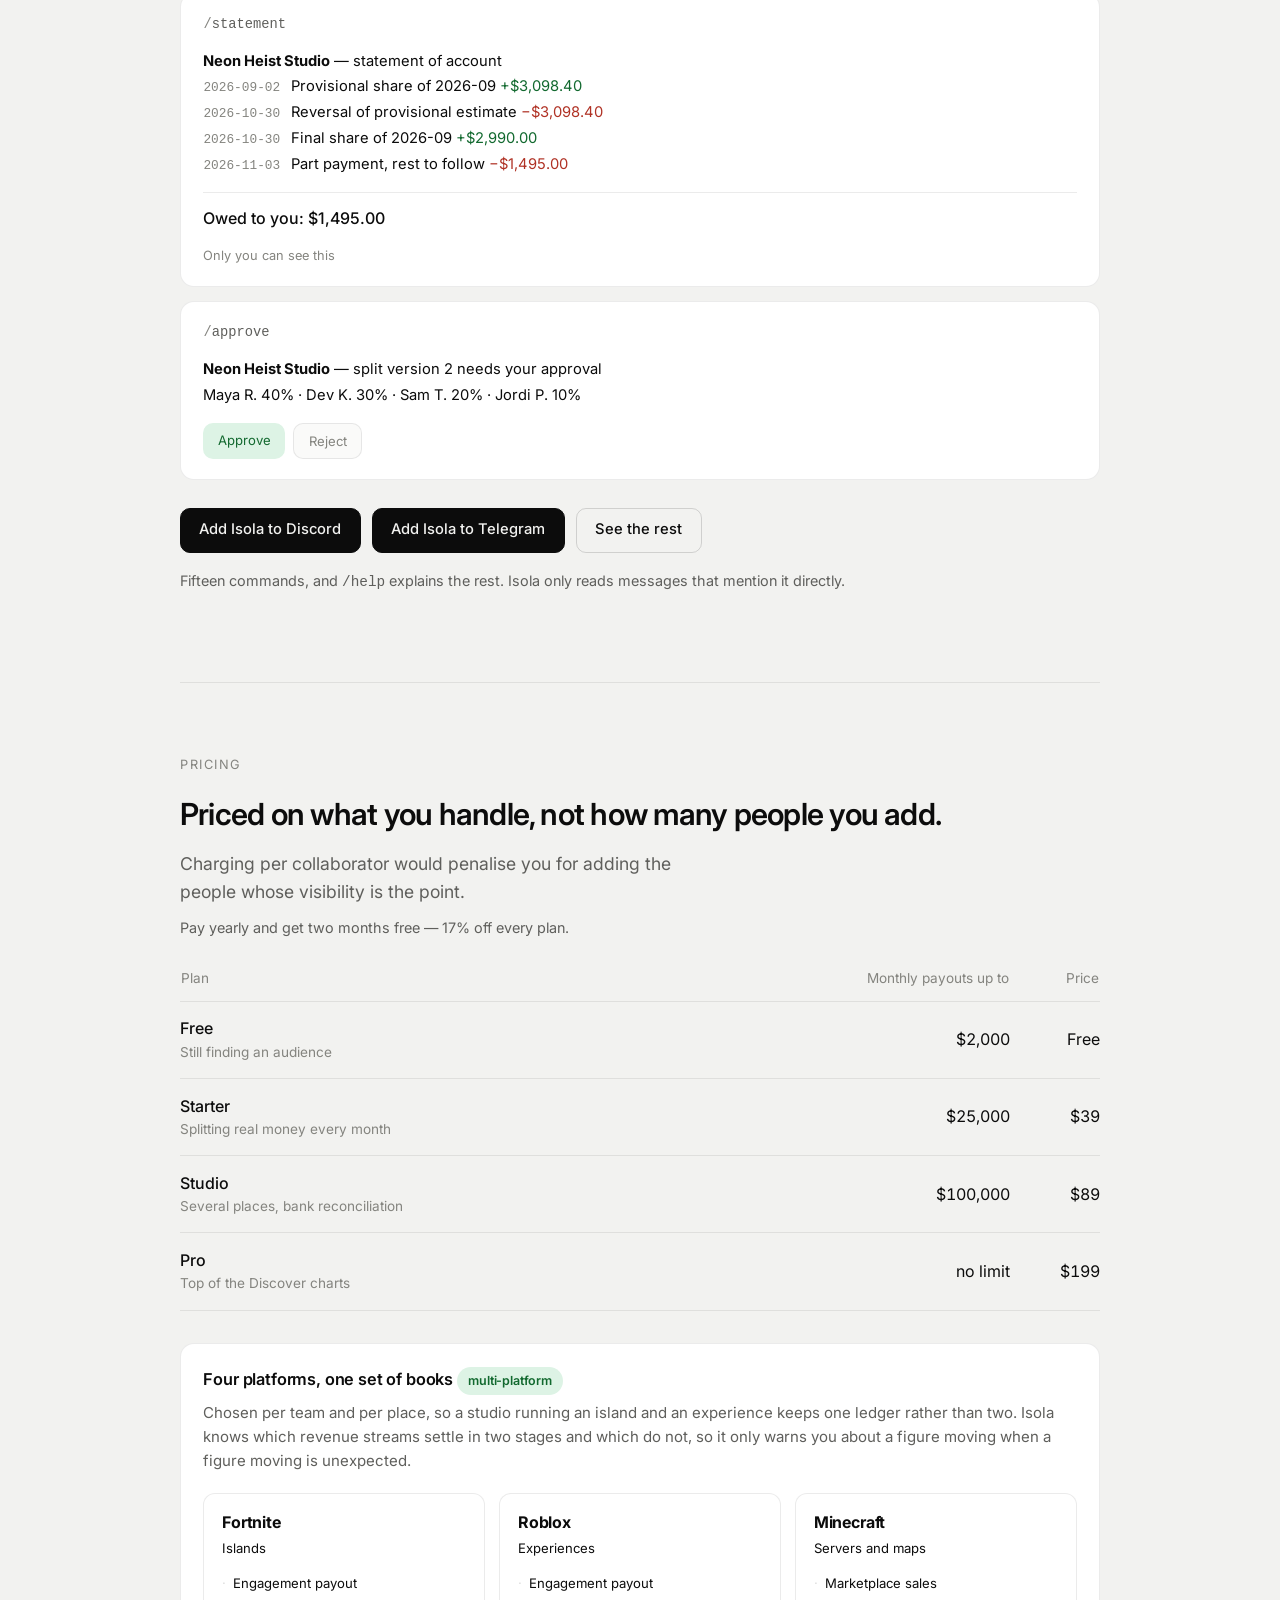
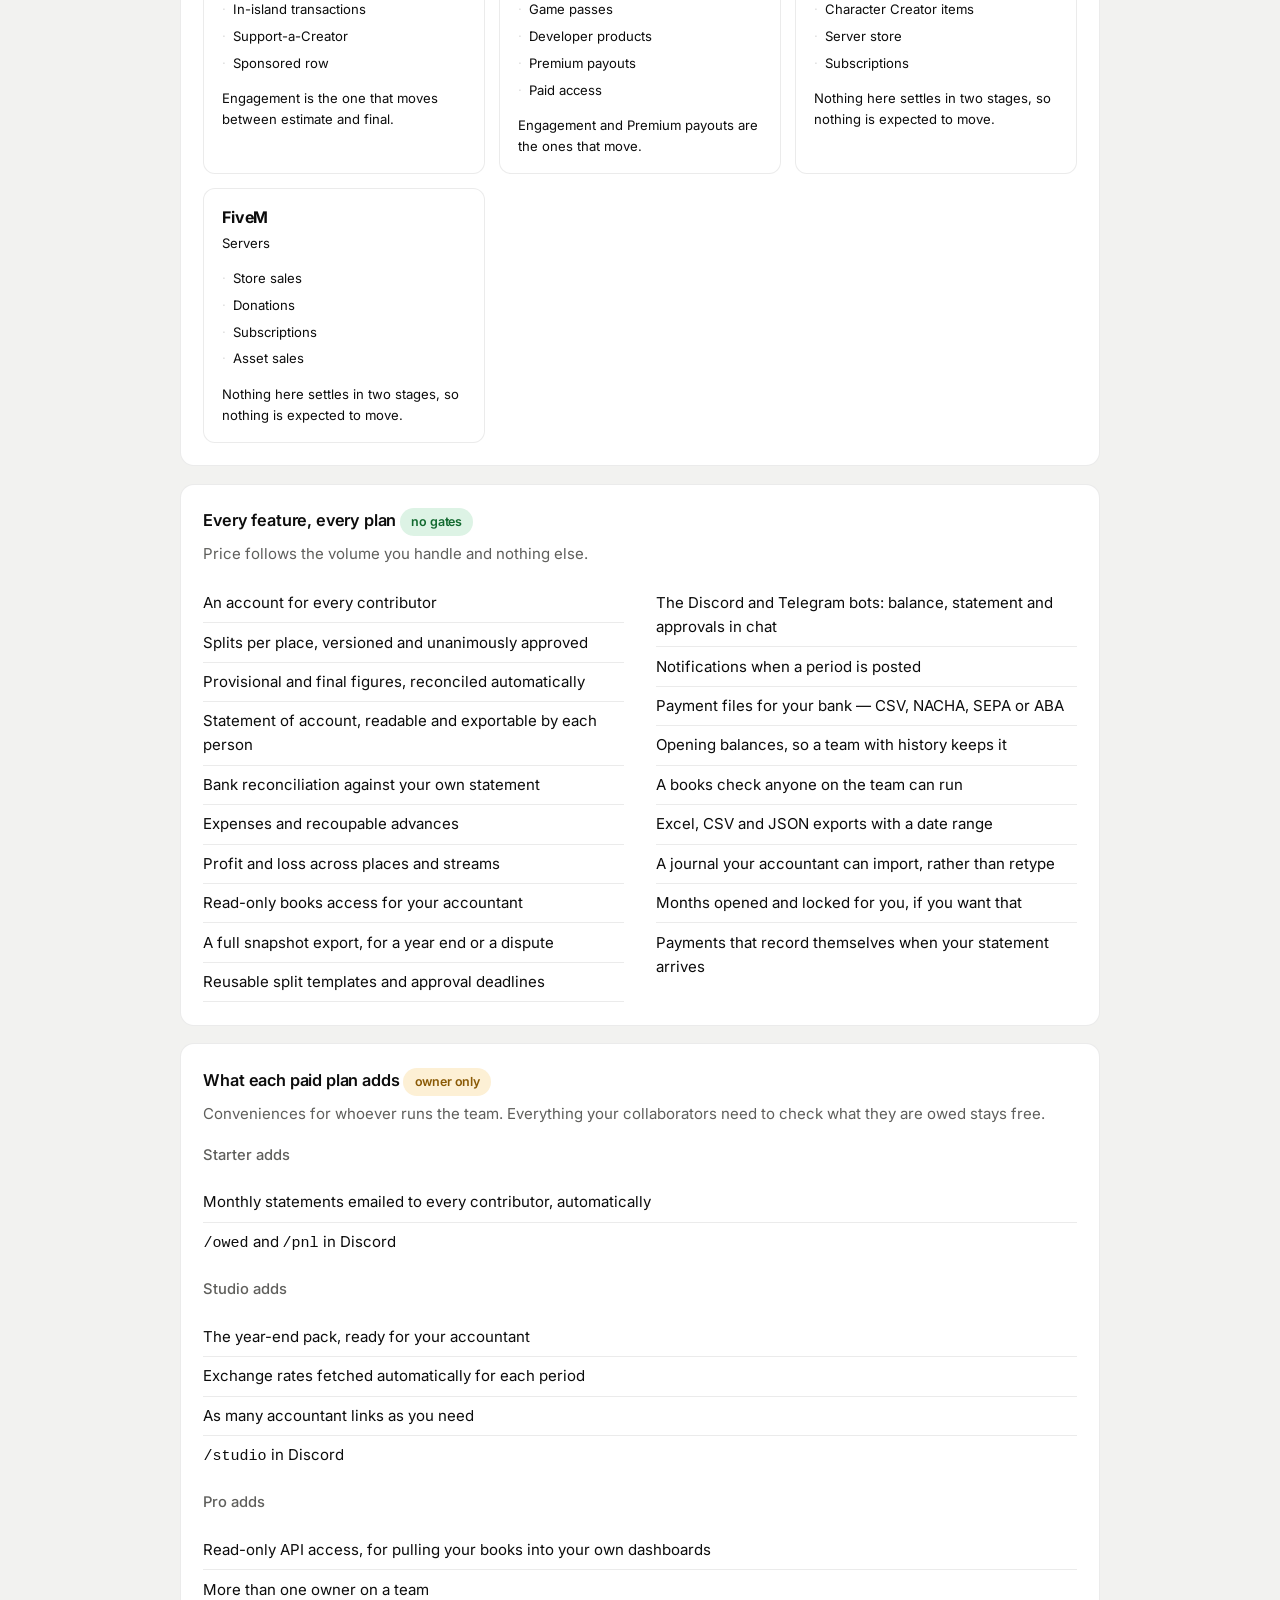
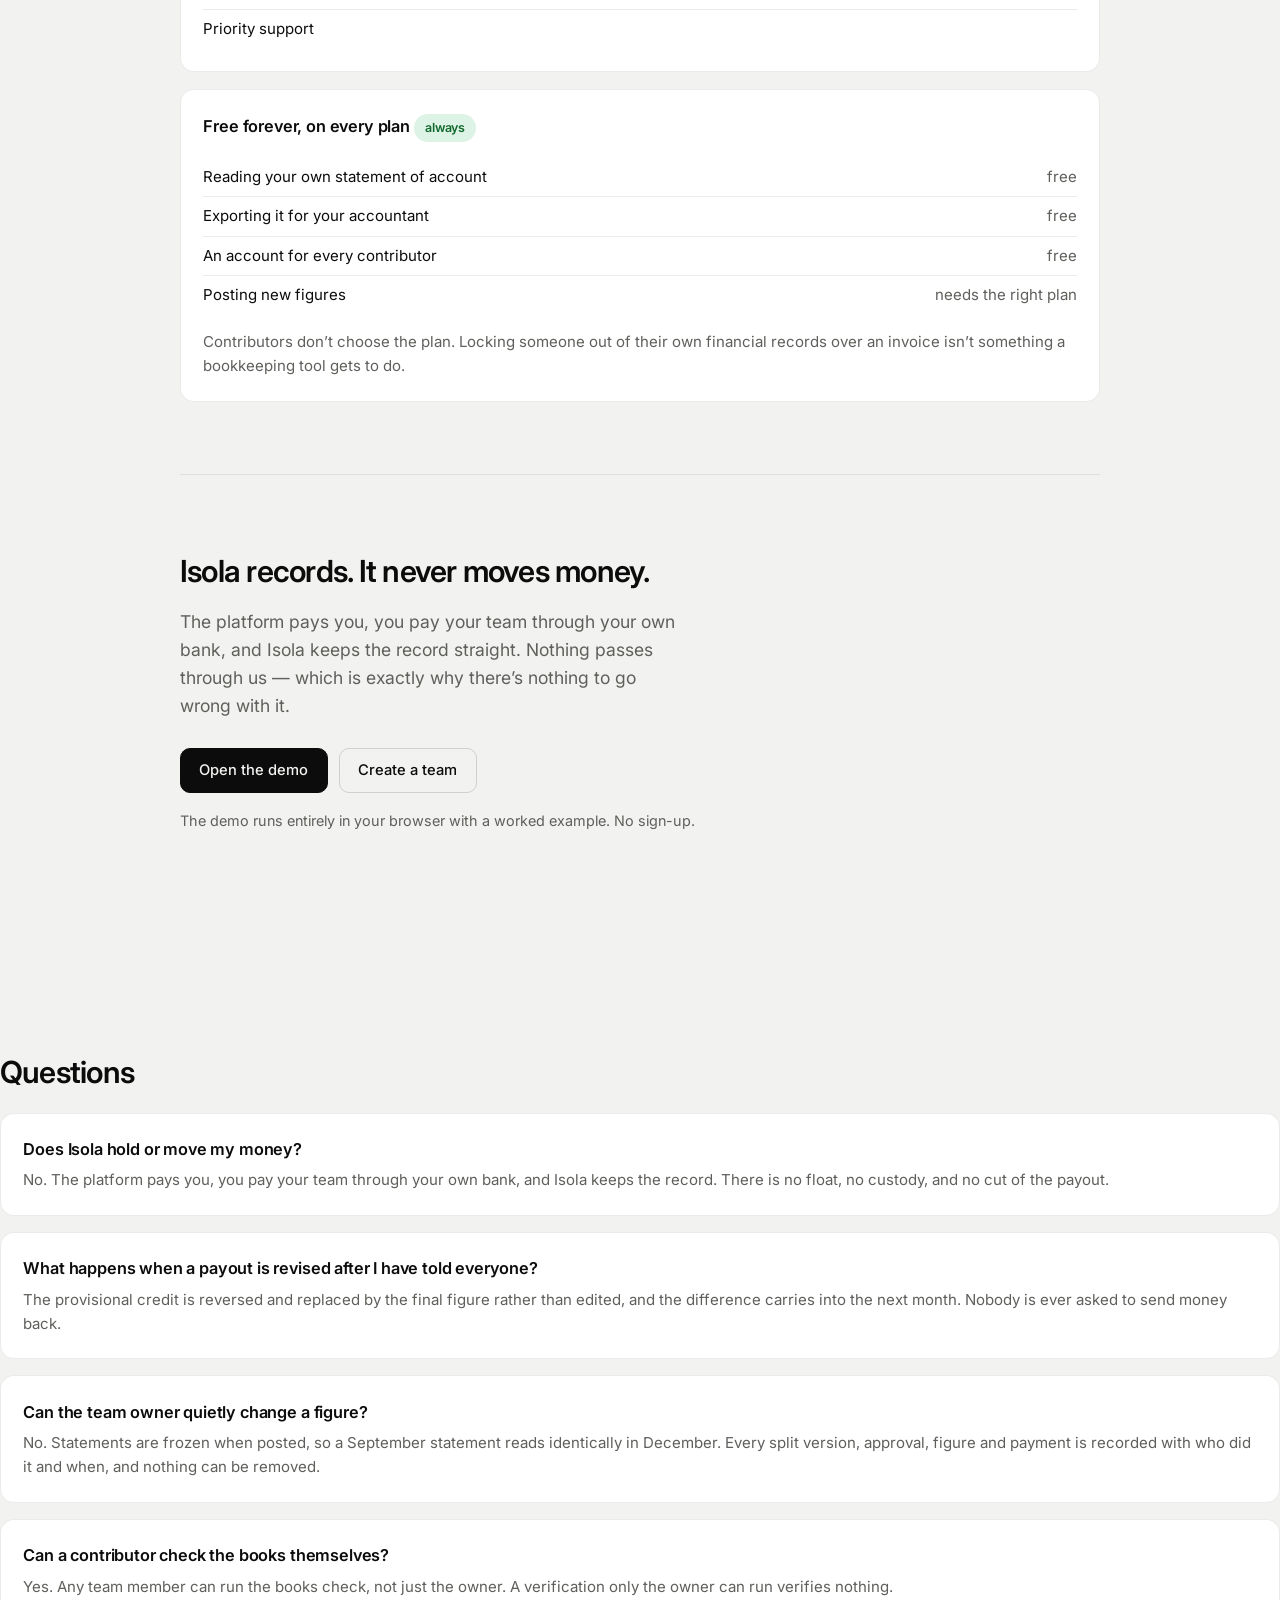
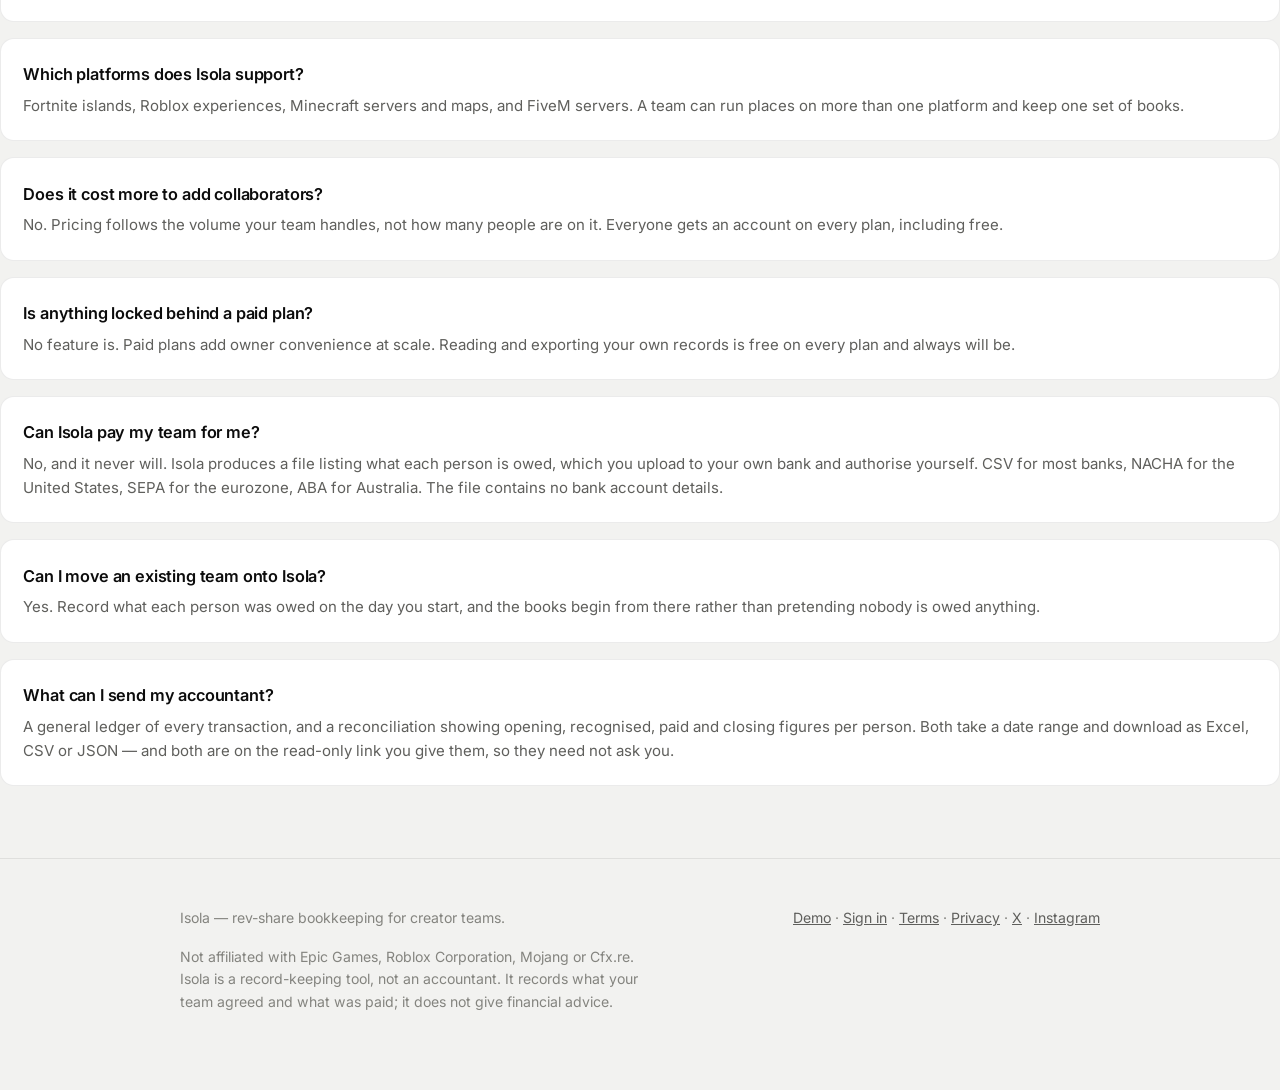
==== commit 0caa6d79: "Add files via upload" ====
--- a/index.html
+++ b/index.html
@@ -197,7 +197,7 @@
     <a href="/" class="mark"><svg class="mark-icon" viewBox="80 84 352 372" aria-hidden="true" fill="currentColor"><path d="M88 256 L178 128 L236 202 L302 92 L424 256 Z"/><path opacity=".3" d="M88 284 L178 412 L236 338 L302 448 L424 284 Z"/></svg>Isola</a>
     <div class="links">
       <a href="#how" class="quiet">How it works</a>
-      <a href="#discord" class="quiet">Discord</a>
+      <a href="#discord" class="quiet">Chat apps</a>
       <a href="#pricing" class="quiet">Pricing</a>
       <a href="/demo" class="quiet">Demo</a>
       <a href="https://app.isola.gg" class="btn">Sign in</a>
@@ -349,11 +349,12 @@
 
 
   <section id="discord">
-    <div class="eyebrow">Discord</div>
-    <h2>Your team already has a server. Isola works in it.</h2>
+    <div class="eyebrow">Discord and Telegram</div>
+    <h2>Your team already has a group chat. Isola works in it.</h2>
     <p class="lede">Balances and approvals without anyone opening a dashboard.
       Replies are private to whoever ran the command, so nobody learns what
-      anyone else is owed.</p>
+      anyone else is owed &mdash; on Telegram, where a group reply would be
+      public, the answer is sent to you directly instead.</p>
 
     <div style="margin-top:2rem">
       <div class="chat">
@@ -380,11 +381,12 @@
     </div>
 
     <div class="cta-row">
-      <a href="https://discord.com/oauth2/authorize?client_id=1538270385336881263&scope=bot+applications.commands" class="btn solid" target="_blank" rel="noopener">Add Isola to Discord or Telegram</a>
+      <a href="https://discord.com/oauth2/authorize?client_id=1538270385336881263&scope=bot+applications.commands" class="btn solid" target="_blank" rel="noopener">Add Isola to Discord</a>
+      <a href="https://t.me/isolagg_bot" class="btn solid" target="_blank" rel="noopener">Add Isola to Telegram</a>
       <a href="/demo" class="btn">See the rest</a>
     </div>
-    <p class="small muted" style="margin-top:1rem">Eight commands, and <code>/help</code> explains the rest.
-      Isola never reads your messages &mdash; it cannot, and does not ask to.</p>
+    <p class="small muted" style="margin-top:1rem">Fifteen commands, and <code>/help</code> explains the rest.
+      Isola only reads messages that mention it directly.</p>
   </section>
 
   <section id="pricing">
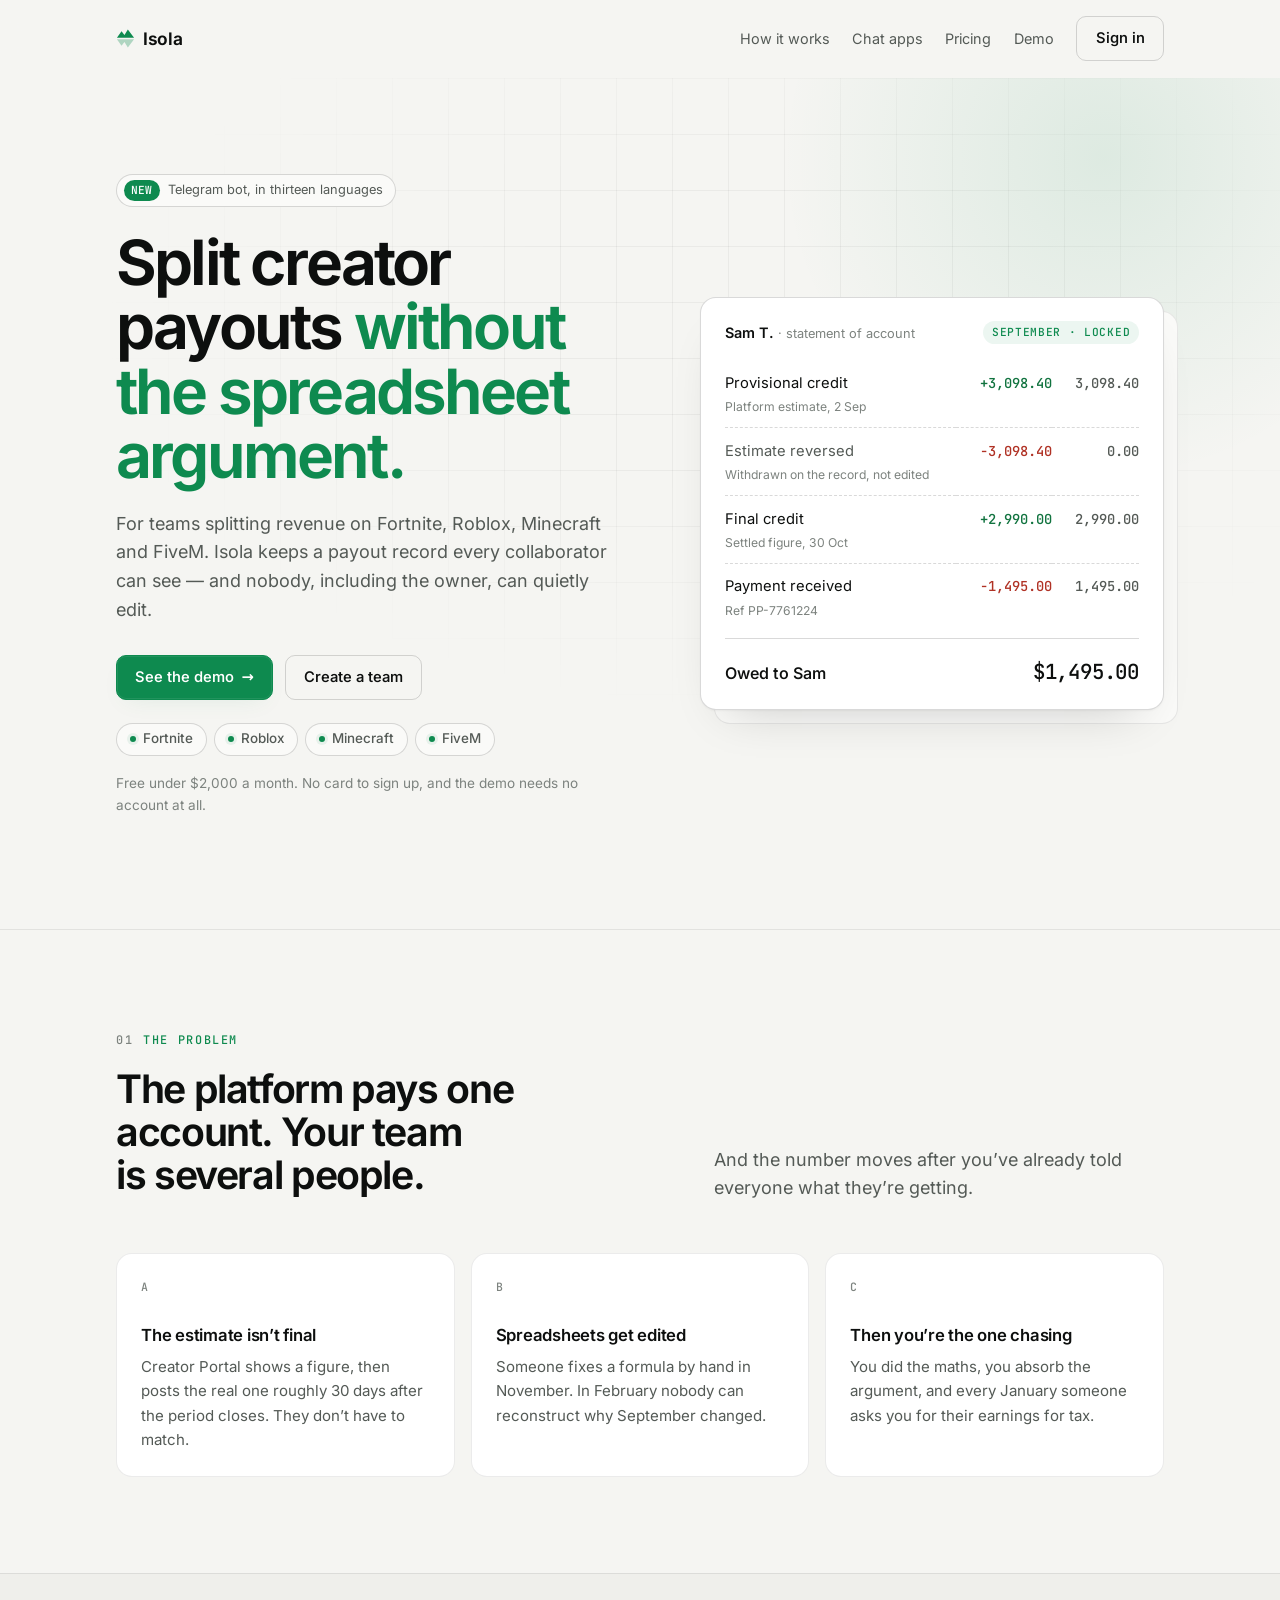
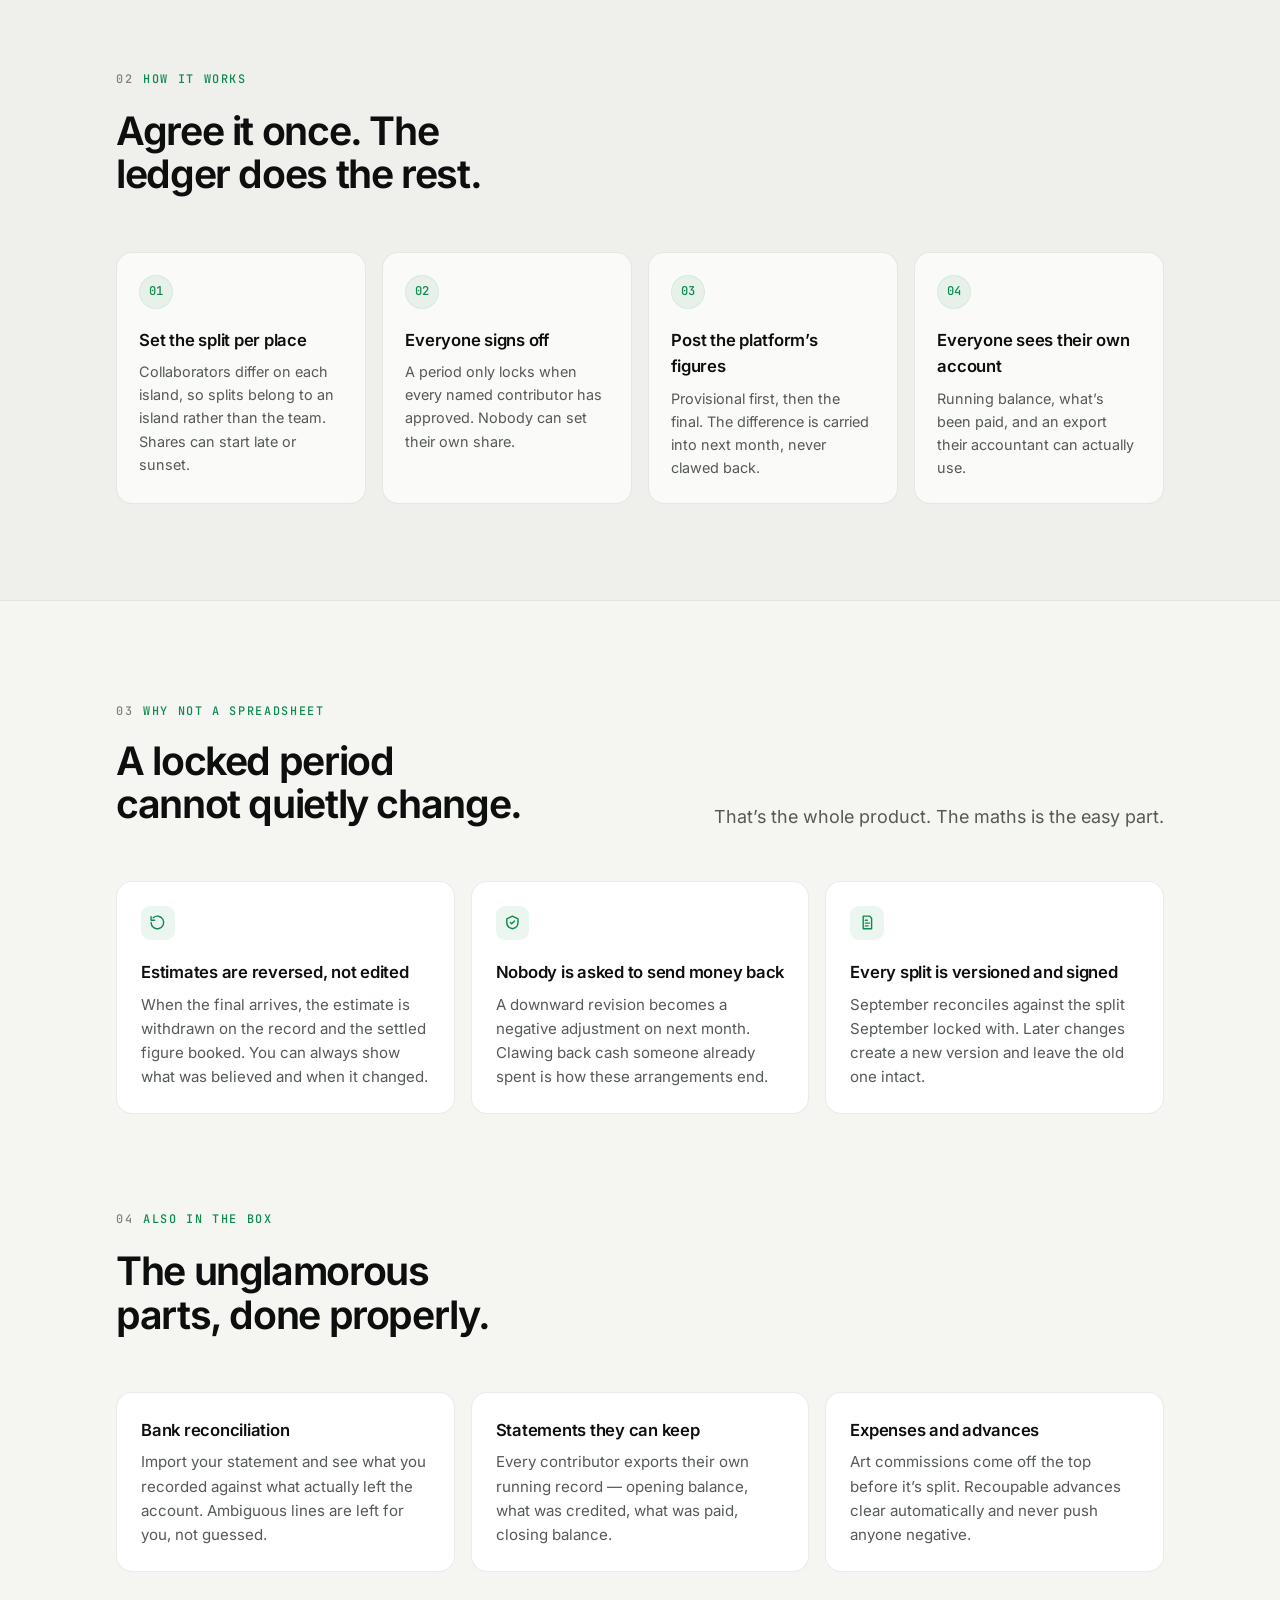
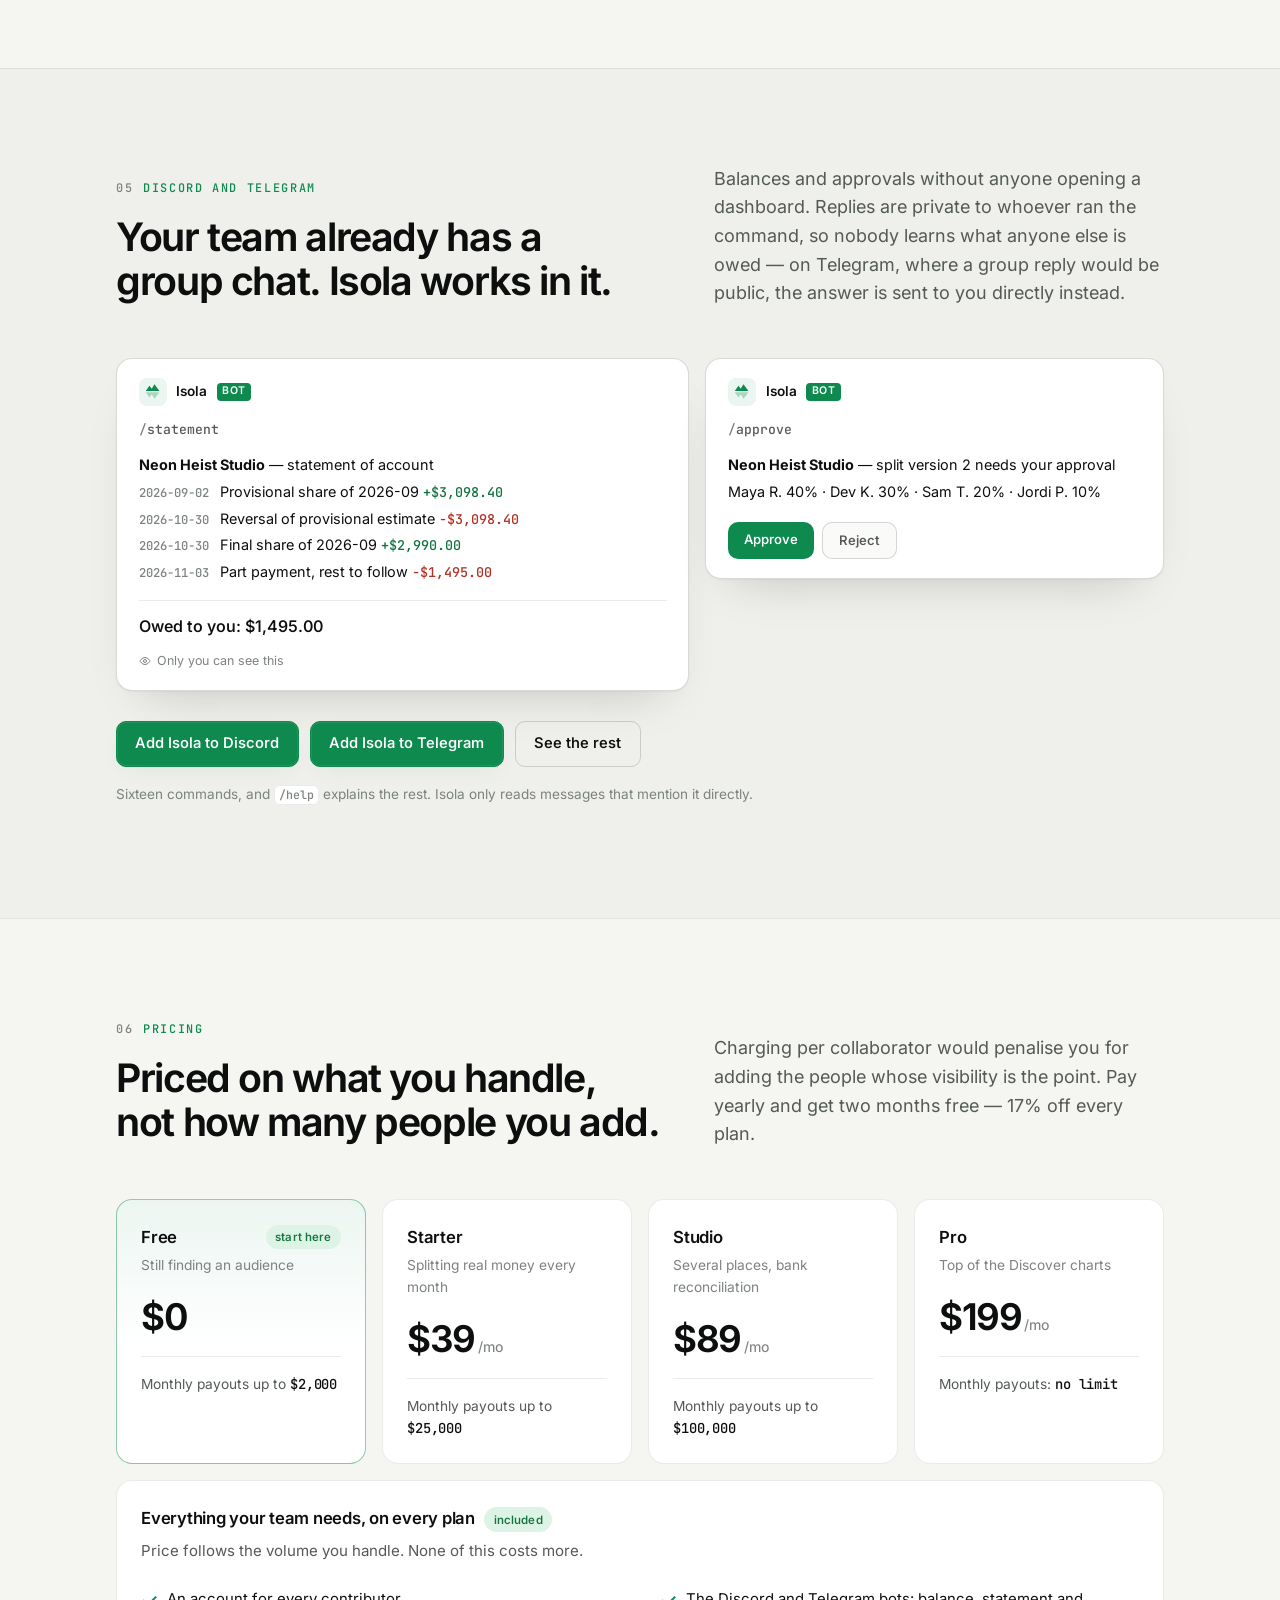
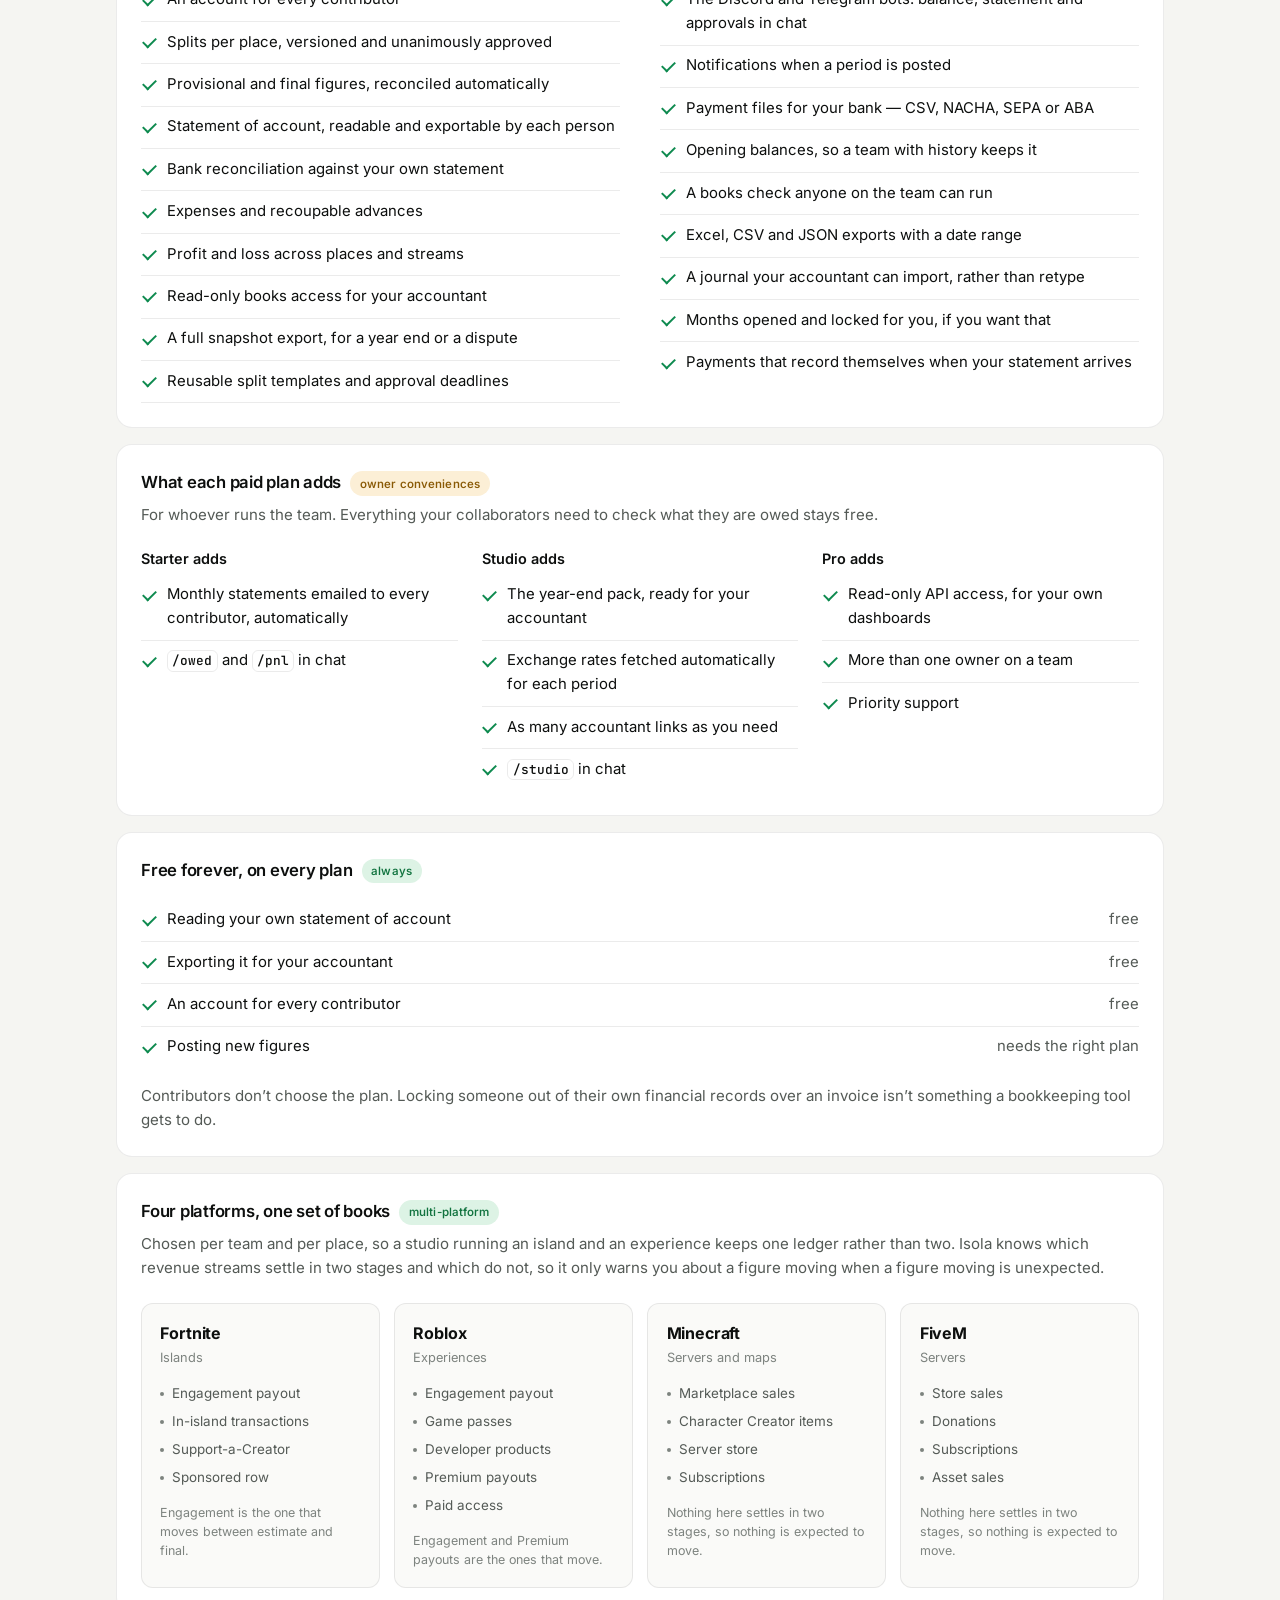
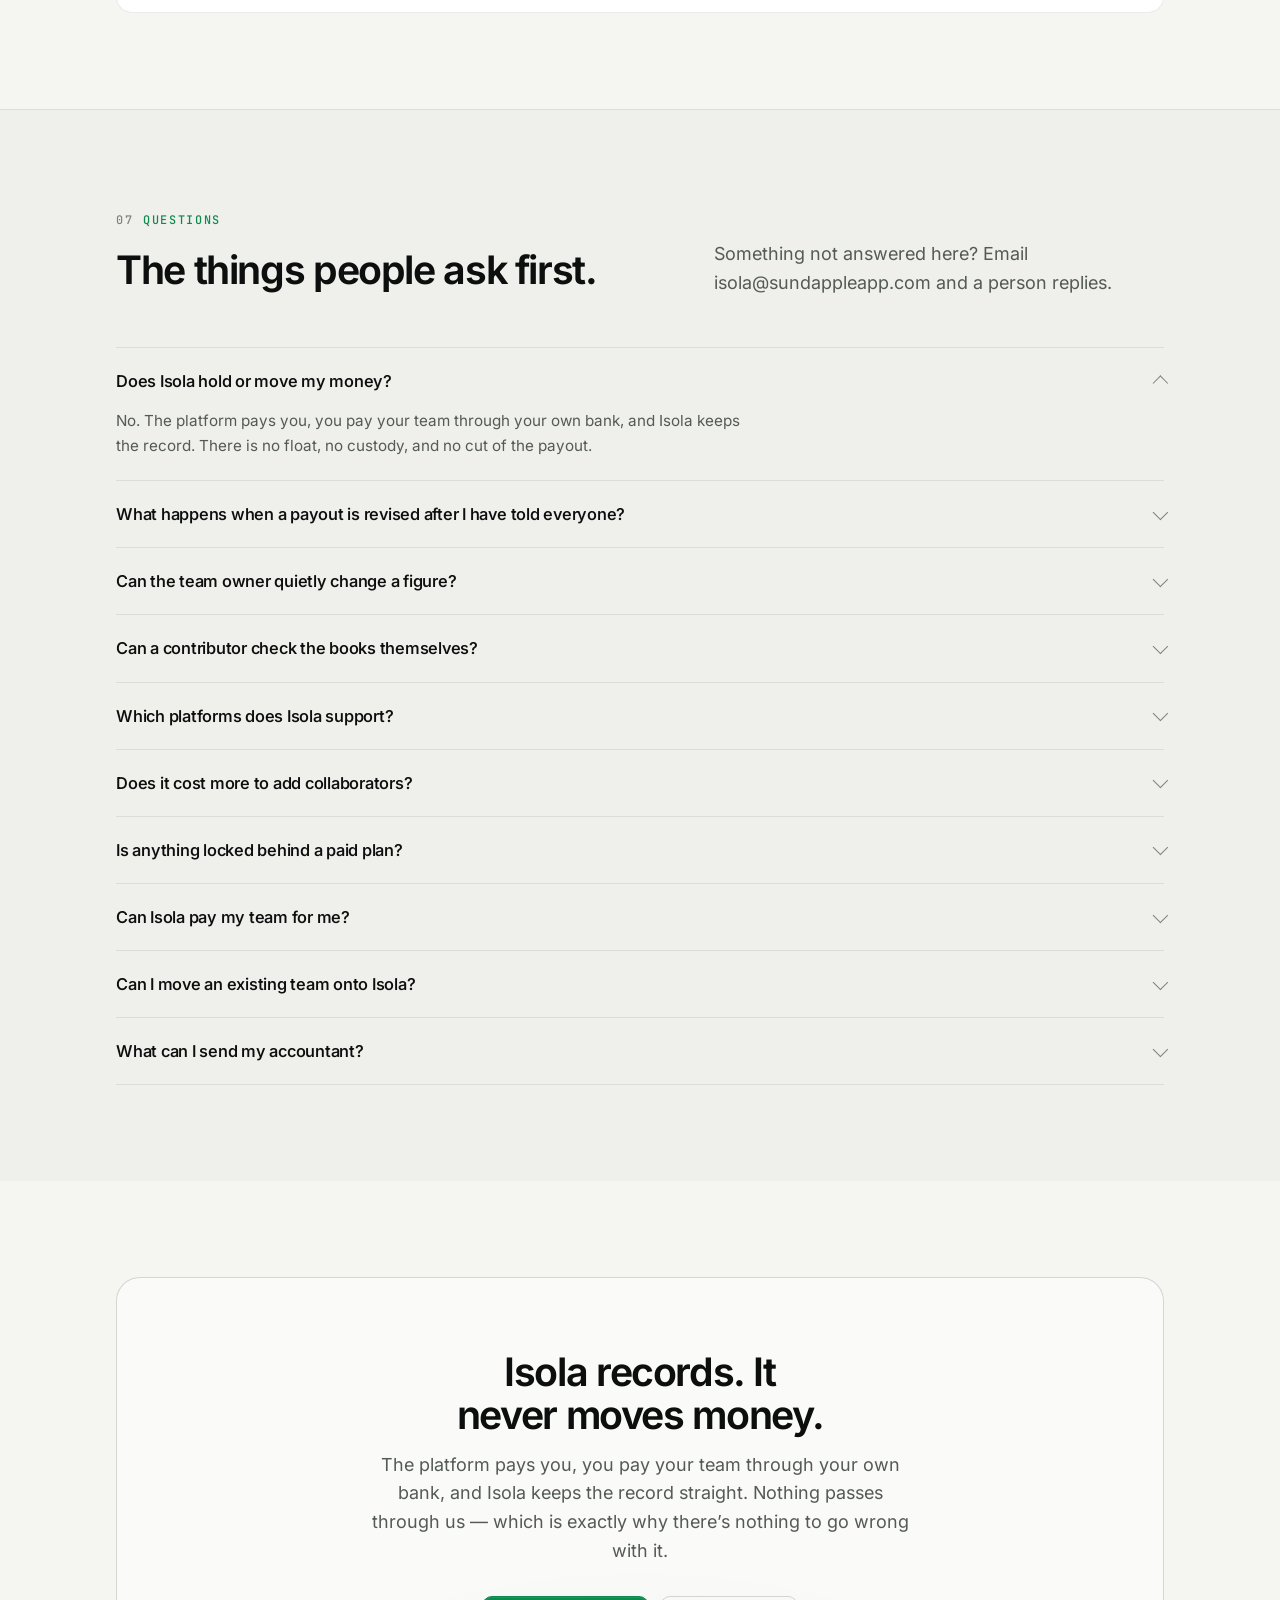
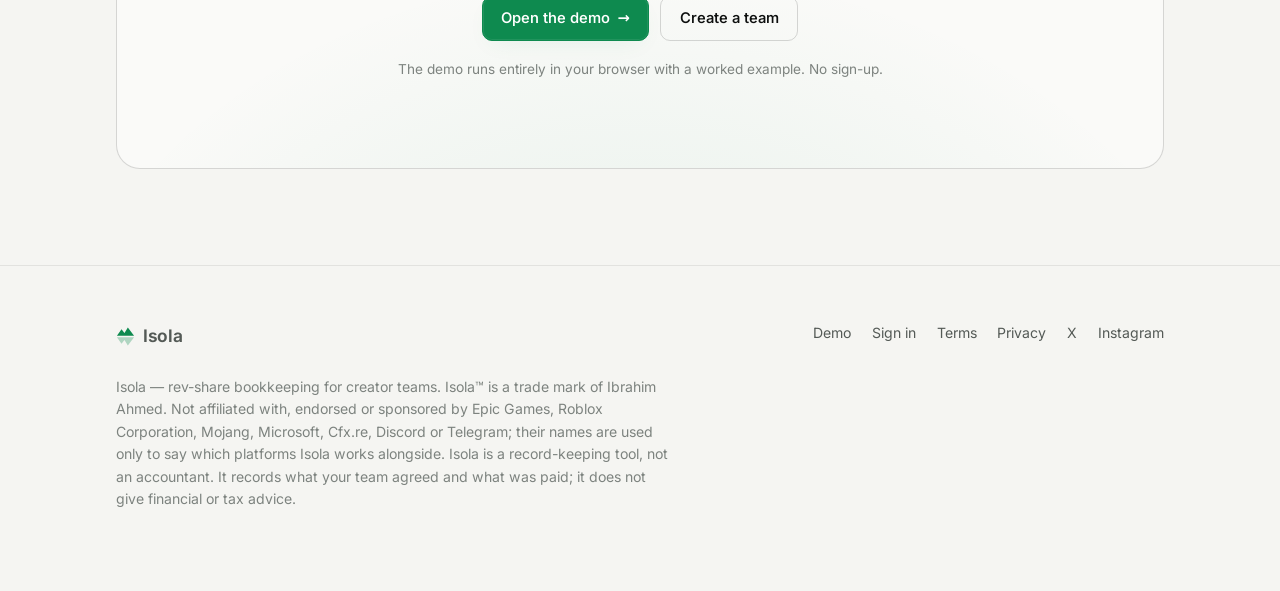
==== commit 0e2f3681: "Add files via upload" ====
--- a/index.html
+++ b/index.html
@@ -16,14 +16,12 @@
 <meta name="twitter:title" content="Isola — rev-share bookkeeping for creator teams" />
 <meta name="twitter:description" content="Split revenue on Fortnite, Roblox, Minecraft and FiveM. A payout record every collaborator can see, and nobody can quietly edit." />
 <meta name="robots" content="index, follow, max-image-preview:large, max-snippet:-1" />
-<link rel="icon" href="/favicon.ico" sizes="32x32" />
 <link rel="icon" type="image/png" sizes="48x48" href="/favicon.png" />
+<link rel="icon" href="/favicon.ico" sizes="any" />
 <link rel="apple-touch-icon" sizes="180x180" href="/apple-touch-icon.png" />
 <link rel="icon" type="image/png" sizes="192x192" href="/icon-192.png" />
 <link rel="icon" type="image/png" sizes="512x512" href="/icon-512.png" />
-<link rel="preconnect" href="https://fonts.googleapis.com" />
-<link rel="preconnect" href="https://fonts.gstatic.com" crossorigin />
-<link href="https://fonts.googleapis.com/css2?family=Inter:wght@400;500;600&display=swap" rel="stylesheet" />
+<link rel="preload" href="/fonts/inter.woff2" as="font" type="font/woff2" crossorigin />
 <link rel="stylesheet" href="/style.css" />
 <script type="application/ld+json">
 {
@@ -156,7 +154,7 @@
           "name": "Is anything locked behind a paid plan?",
           "acceptedAnswer": {
             "@type": "Answer",
-            "text": "No feature is. Paid plans add owner convenience at scale \u2014 scheduled statements, a year-end pack, automatic exchange rates and API access. Reading and exporting your own records is free on every plan and always will be."
+            "text": "Nothing your collaborators need. Every contributor can see, check and export their own records on every plan, free. Paid plans add conveniences for whoever runs the team \u2014 scheduled statements, a year-end pack, automatic exchange rates, more than one owner and API access."
           }
         },
         {
@@ -192,92 +190,114 @@
 </head>
 <body>
 
+<header class="top" id="top">
 <div class="wrap">
   <nav>
     <a href="/" class="mark"><svg class="mark-icon" viewBox="80 84 352 372" aria-hidden="true" fill="currentColor"><path d="M88 256 L178 128 L236 202 L302 92 L424 256 Z"/><path opacity=".3" d="M88 284 L178 412 L236 338 L302 448 L424 284 Z"/></svg>Isola</a>
     <div class="links">
-      <a href="#how" class="quiet">How it works</a>
-      <a href="#discord" class="quiet">Chat apps</a>
-      <a href="#pricing" class="quiet">Pricing</a>
+      <a href="#how" class="quiet opt">How it works</a>
+      <a href="#discord" class="quiet opt">Chat apps</a>
+      <a href="#pricing" class="quiet opt">Pricing</a>
       <a href="/demo" class="quiet">Demo</a>
       <a href="https://app.isola.gg" class="btn">Sign in</a>
     </div>
   </nav>
 </div>
+</header>
 
 <main>
-<div class="wrap">
-  <section class="hero" style="border:none">
+<div class="hero-band">
+<div class="wrap">
+  <section class="hero">
     <div>
-      <h1>Split creator payouts without the spreadsheet argument.</h1>
+      <div class="badge"><i>NEW</i> Telegram bot, in thirteen languages</div>
+      <h1>Split creator payouts <em>without the spreadsheet argument.</em></h1>
       <p class="lede">For teams splitting revenue on Fortnite, Roblox, Minecraft and FiveM.
         Isola keeps a payout record every collaborator can see &mdash; and nobody,
         including the owner, can quietly edit.</p>
-
-      <ul class="platforms">
+      <div class="cta-row">
+        <a href="/demo" class="btn solid">See the demo <span class="arr" aria-hidden="true">&rarr;</span></a>
+        <a href="https://app.isola.gg" class="btn">Create a team</a>
+      </div>
+      <ul class="platforms" aria-label="Supported platforms">
         <li><span></span>Fortnite</li>
         <li><span></span>Roblox</li>
         <li><span></span>Minecraft</li>
         <li><span></span>FiveM</li>
       </ul>
-      <div class="cta-row">
-        <a href="/demo" class="btn solid">See the demo</a>
-        <a href="https://app.isola.gg" class="btn">Create a team</a>
-      </div>
-      <p class="small muted" style="margin-top:1rem">Free under $2,000 a month. No card to sign up, and the demo needs no account at all.</p>
-    </div>
-
-    <div class="ledger">
-      <div class="cap"><span>Statement of account &mdash; Sam T.</span><span>September</span></div>
-      <table>
-        <tbody>
-          <tr class="row-anim" style="animation-delay:.1s">
-            <td>Provisional credit</td><td class="r pos">+3,098.40</td><td class="r muted">3,098.40</td>
-          </tr>
-          <tr class="row-anim" style="animation-delay:.7s">
-            <td>Estimate reversed</td><td class="r neg">&minus;3,098.40</td><td class="r muted">0.00</td>
-          </tr>
-          <tr class="row-anim" style="animation-delay:1.1s">
-            <td>Final credit</td><td class="r pos">+2,990.00</td><td class="r muted">2,990.00</td>
-          </tr>
-          <tr class="row-anim" style="animation-delay:1.5s">
-            <td>Payment received<span class="blurb" style="display:block;font-size:.8rem;color:var(--text-3)">PP-7761224</span></td>
-            <td class="r neg">&minus;1,495.00</td><td class="r muted">1,495.00</td>
-          </tr>
-        </tbody>
-      </table>
-      <div class="foot row-anim" style="animation-delay:1.9s">
-        <span>Owed to Sam</span><span>$1,495.00</span>
-      </div>
-    </div>
-  </section>
-
+      <p class="fine">Free under $2,000 a month. No card to sign up, and the demo needs no account at all.</p>
+    </div>
+
+    <div class="ledger-stack">
+      <div class="ledger" aria-label="Example statement of account">
+        <div class="cap"><span><strong>Sam T.</strong> &middot; statement of account</span><span class="locked">September &middot; locked</span></div>
+        <table>
+          <tbody>
+            <tr class="row-anim" style="animation-delay:.15s">
+              <td>Provisional credit<span class="note">Platform estimate, 2 Sep</span></td><td class="r pos">+3,098.40</td><td class="r muted">3,098.40</td>
+            </tr>
+            <tr class="row-anim struck" style="animation-delay:.75s">
+              <td>Estimate reversed<span class="note">Withdrawn on the record, not edited</span></td><td class="r neg">&minus;3,098.40</td><td class="r muted">0.00</td>
+            </tr>
+            <tr class="row-anim" style="animation-delay:1.15s">
+              <td>Final credit<span class="note">Settled figure, 30 Oct</span></td><td class="r pos">+2,990.00</td><td class="r muted">2,990.00</td>
+            </tr>
+            <tr class="row-anim" style="animation-delay:1.55s">
+              <td>Payment received<span class="note">Ref PP-7761224</span></td>
+              <td class="r neg">&minus;1,495.00</td><td class="r muted">1,495.00</td>
+            </tr>
+          </tbody>
+        </table>
+        <div class="foot row-anim" style="animation-delay:1.95s">
+          <span>Owed to Sam</span><span class="num">$1,495.00</span>
+        </div>
+      </div>
+    </div>
+  </section>
+</div>
+</div>
+
+<div class="band">
+<div class="wrap">
   <section>
-    <div class="eyebrow">The problem</div>
-    <h2>The platform pays one account. Your team is several people.</h2>
-    <p class="lede">And the number moves after you&rsquo;ve already told everyone what they&rsquo;re getting.</p>
-    <div class="grid" style="margin-top:2rem">
-      <div class="card">
+    <div class="head split">
+      <div>
+        <div class="eyebrow"><b>01</b> The problem</div>
+        <h2>The platform pays one account. Your team is several people.</h2>
+      </div>
+      <p class="lede">And the number moves after you&rsquo;ve already told everyone what they&rsquo;re getting.</p>
+    </div>
+    <div class="grid">
+      <div class="card">
+        <span class="idx">A</span>
         <h3>The estimate isn&rsquo;t final</h3>
         <p>Creator Portal shows a figure, then posts the real one roughly 30 days
           after the period closes. They don&rsquo;t have to match.</p>
       </div>
       <div class="card">
+        <span class="idx">B</span>
         <h3>Spreadsheets get edited</h3>
         <p>Someone fixes a formula by hand in November. In February nobody can
           reconstruct why September changed.</p>
       </div>
       <div class="card">
+        <span class="idx">C</span>
         <h3>Then you&rsquo;re the one chasing</h3>
         <p>You did the maths, you absorb the argument, and every January someone
           asks you for their earnings for tax.</p>
       </div>
     </div>
   </section>
-
-  <section id="how">
-    <div class="eyebrow">How it works</div>
-    <h2>Agree it once. The ledger does the rest.</h2>
+</div>
+</div>
+
+<div class="band alt" id="how">
+<div class="wrap">
+  <section>
+    <div class="head">
+      <div class="eyebrow"><b>02</b> How it works</div>
+      <h2>Agree it once. The ledger does the rest.</h2>
+    </div>
     <div class="steps">
       <div class="step">
         <h3>Set the split per place</h3>
@@ -296,28 +316,39 @@
       </div>
       <div class="step">
         <h3>Everyone sees their own account</h3>
-        <p class="muted small">Running balance, what&rsquo;s been paid, and a CSV their
-          accountant can actually use.</p>
-      </div>
-    </div>
-  </section>
-
+        <p class="muted small">Running balance, what&rsquo;s been paid, and an export
+          their accountant can actually use.</p>
+      </div>
+    </div>
+  </section>
+</div>
+</div>
+
+<div class="band">
+<div class="wrap">
   <section>
-    <div class="eyebrow">Why not a spreadsheet</div>
-    <h2>A locked period cannot quietly change.</h2>
-    <p class="lede">That&rsquo;s the whole product. The maths is the easy part.</p>
-    <div class="grid" style="margin-top:2rem">
-      <div class="card">
+    <div class="head split">
+      <div>
+        <div class="eyebrow"><b>03</b> Why not a spreadsheet</div>
+        <h2>A locked period cannot quietly change.</h2>
+      </div>
+      <p class="lede">That&rsquo;s the whole product. The maths is the easy part.</p>
+    </div>
+    <div class="grid">
+      <div class="card">
+        <span class="glyph"><svg viewBox="0 0 24 24" fill="none" stroke="currentColor" stroke-width="2" stroke-linecap="round" stroke-linejoin="round" aria-hidden="true"><path d="M3 12a9 9 0 1 0 3-6.7"/><path d="M3 4v5h5"/></svg></span>
         <h3>Estimates are reversed, not edited</h3>
         <p>When the final arrives, the estimate is withdrawn on the record and the
           settled figure booked. You can always show what was believed and when it changed.</p>
       </div>
       <div class="card">
+        <span class="glyph"><svg viewBox="0 0 24 24" fill="none" stroke="currentColor" stroke-width="2" stroke-linecap="round" stroke-linejoin="round" aria-hidden="true"><path d="M12 3l8 4v5c0 5-3.5 8-8 9-4.5-1-8-4-8-9V7z"/><path d="M9 12l2 2 4-4"/></svg></span>
         <h3>Nobody is asked to send money back</h3>
         <p>A downward revision becomes a negative adjustment on next month.
           Clawing back cash someone already spent is how these arrangements end.</p>
       </div>
       <div class="card">
+        <span class="glyph"><svg viewBox="0 0 24 24" fill="none" stroke="currentColor" stroke-width="2" stroke-linecap="round" stroke-linejoin="round" aria-hidden="true"><path d="M6 3h9l3 3v15H6z"/><path d="M9 13h6M9 17h4M9 9h3"/></svg></span>
         <h3>Every split is versioned and signed</h3>
         <p>September reconciles against the split September locked with. Later
           changes create a new version and leave the old one intact.</p>
@@ -325,10 +356,12 @@
     </div>
   </section>
 
-  <section>
-    <div class="eyebrow">Also in the box</div>
-    <h2>The unglamorous parts, done properly.</h2>
-    <div class="grid" style="margin-top:2rem">
+  <section style="padding-top:0">
+    <div class="head">
+      <div class="eyebrow"><b>04</b> Also in the box</div>
+      <h2>The unglamorous parts, done properly.</h2>
+    </div>
+    <div class="grid">
       <div class="card">
         <h3>Bank reconciliation</h3>
         <p>Import your statement and see what you recorded against what actually
@@ -336,7 +369,7 @@
       </div>
       <div class="card">
         <h3>Statements they can keep</h3>
-        <p>Every contributor exports their own running record as CSV &mdash; opening
+        <p>Every contributor exports their own running record &mdash; opening
           balance, what was credited, what was paid, closing balance.</p>
       </div>
       <div class="card">
@@ -346,18 +379,26 @@
       </div>
     </div>
   </section>
-
-
-  <section id="discord">
-    <div class="eyebrow">Discord and Telegram</div>
-    <h2>Your team already has a group chat. Isola works in it.</h2>
-    <p class="lede">Balances and approvals without anyone opening a dashboard.
-      Replies are private to whoever ran the command, so nobody learns what
-      anyone else is owed &mdash; on Telegram, where a group reply would be
-      public, the answer is sent to you directly instead.</p>
-
-    <div style="margin-top:2rem">
+</div>
+</div>
+
+<div class="band alt" id="discord">
+<div class="wrap">
+  <section>
+    <div class="head split">
+      <div>
+        <div class="eyebrow"><b>05</b> Discord and Telegram</div>
+        <h2>Your team already has a group chat. Isola works in it.</h2>
+      </div>
+      <p class="lede">Balances and approvals without anyone opening a dashboard.
+        Replies are private to whoever ran the command, so nobody learns what
+        anyone else is owed &mdash; on Telegram, where a group reply would be
+        public, the answer is sent to you directly instead.</p>
+    </div>
+
+    <div class="chat-pair">
       <div class="chat">
+        <div class="who"><span class="av"><svg viewBox="80 84 352 372" fill="currentColor" aria-hidden="true"><path d="M88 256 L178 128 L236 202 L302 92 L424 256 Z"/><path opacity=".3" d="M88 284 L178 412 L236 338 L302 448 L424 284 Z"/></svg></span><b>Isola</b><span class="tag">BOT</span></div>
         <div class="cmd">/<b>statement</b></div>
         <div class="line">
           <strong>Neon Heist Studio</strong> — statement of account<br>
@@ -367,10 +408,11 @@
           <span class="date">2026-11-03</span> Part payment, rest to follow <span class="down">−$1,495.00</span>
         </div>
         <div class="owed">Owed to you: $1,495.00</div>
-        <div class="only-you">Only you can see this</div>
+        <div class="only-you"><svg width="12" height="12" viewBox="0 0 24 24" fill="none" stroke="currentColor" stroke-width="2" aria-hidden="true"><path d="M2 12s3.5-7 10-7 10 7 10 7-3.5 7-10 7S2 12 2 12z"/><circle cx="12" cy="12" r="3"/></svg>Only you can see this</div>
       </div>
 
       <div class="chat">
+        <div class="who"><span class="av"><svg viewBox="80 84 352 372" fill="currentColor" aria-hidden="true"><path d="M88 256 L178 128 L236 202 L302 92 L424 256 Z"/><path opacity=".3" d="M88 284 L178 412 L236 338 L302 448 L424 284 Z"/></svg></span><b>Isola</b><span class="tag">BOT</span></div>
         <div class="cmd">/<b>approve</b></div>
         <div class="line">
           <strong>Neon Heist Studio</strong> — split version 2 needs your approval<br>
@@ -385,227 +427,254 @@
       <a href="https://t.me/isolagg_bot" class="btn solid" target="_blank" rel="noopener">Add Isola to Telegram</a>
       <a href="/demo" class="btn">See the rest</a>
     </div>
-    <p class="small muted" style="margin-top:1rem">Fifteen commands, and <code>/help</code> explains the rest.
+    <p class="fine">Sixteen commands, and <code>/help</code> explains the rest.
       Isola only reads messages that mention it directly.</p>
   </section>
-
-  <section id="pricing">
-    <div class="eyebrow">Pricing</div>
-    <h2>Priced on what you handle, not how many people you add.</h2>
-    <p class="lede">Charging per collaborator would penalise you for adding the
-      people whose visibility is the point.</p>
-    <p class="small muted" style="margin-top:-.4rem">Pay yearly and get two months free
-      &mdash; 17% off every plan.</p>
-
-    <table class="plans">
-      <thead>
-        <tr><th>Plan</th><th class="r">Monthly payouts up to</th><th class="r">Price</th></tr>
-      </thead>
-      <tbody>
-        <tr><td class="name">Free<span class="blurb">Still finding an audience</span></td>
-            <td class="r">$2,000</td><td class="r">Free</td></tr>
-        <tr><td class="name">Starter<span class="blurb">Splitting real money every month</span></td>
-            <td class="r">$25,000</td><td class="r">$39</td></tr>
-        <tr><td class="name">Studio<span class="blurb">Several places, bank reconciliation</span></td>
-            <td class="r">$100,000</td><td class="r">$89</td></tr>
-        <tr><td class="name">Pro<span class="blurb">Top of the Discover charts</span></td>
-            <td class="r">no limit</td><td class="r">$199</td></tr>
-      </tbody>
-    </table>
-
-    <div class="card" style="margin-top:2rem">
-      <h3>Four platforms, one set of books <span class="pill">multi-platform</span></h3>
-      <p class="small muted" style="margin:0 0 .2rem">Chosen per team and per place, so a studio
-        running an island and an experience keeps one ledger rather than two. Isola knows which
-        revenue streams settle in two stages and which do not, so it only warns you about a
-        figure moving when a figure moving is unexpected.</p>
-
-      <div class="platform-grid">
-        <div class="platform-card">
-          <h4>Fortnite</h4>
-          <p class="what">Islands</p>
-          <ul>
-            <li>Engagement payout</li>
-            <li>In-island transactions</li>
-            <li>Support-a-Creator</li>
-            <li>Sponsored row</li>
-          </ul>
-          <p class="what" style="margin:.7rem 0 0">Engagement is the one that moves between estimate and final.</p>
+</div>
+</div>
+
+<div class="band" id="pricing">
+<div class="wrap">
+  <section>
+    <div class="head split">
+      <div>
+        <div class="eyebrow"><b>06</b> Pricing</div>
+        <h2>Priced on what you handle, not how many people you add.</h2>
+      </div>
+      <p class="lede">Charging per collaborator would penalise you for adding the
+        people whose visibility is the point. Pay yearly and get two months free &mdash; 17% off every plan.</p>
+    </div>
+
+    <div class="plans-grid">
+      <div class="plan lead">
+        <h3>Free <span class="pill">start here</span></h3>
+        <p class="who">Still finding an audience</p>
+        <div class="price">$0</div>
+        <div class="cap">Monthly payouts up to <span class="num">$2,000</span></div>
+      </div>
+      <div class="plan">
+        <h3>Starter</h3>
+        <p class="who">Splitting real money every month</p>
+        <div class="price">$39<small>/mo</small></div>
+        <div class="cap">Monthly payouts up to <span class="num">$25,000</span></div>
+      </div>
+      <div class="plan">
+        <h3>Studio</h3>
+        <p class="who">Several places, bank reconciliation</p>
+        <div class="price">$89<small>/mo</small></div>
+        <div class="cap">Monthly payouts up to <span class="num">$100,000</span></div>
+      </div>
+      <div class="plan">
+        <h3>Pro</h3>
+        <p class="who">Top of the Discover charts</p>
+        <div class="price">$199<small>/mo</small></div>
+        <div class="cap">Monthly payouts: <span class="num">no limit</span></div>
+      </div>
+    </div>
+
+    <div class="stack" style="margin-top:1rem">
+      <div class="card">
+        <h3>Everything your team needs, on every plan <span class="pill">included</span></h3>
+        <p class="small" style="margin:0 0 .4rem">Price follows the volume you handle. None of this costs more.</p>
+        <ul class="ticks cols">
+          <li><span>An account for every contributor</span></li>
+          <li><span>Splits per place, versioned and unanimously approved</span></li>
+          <li><span>Provisional and final figures, reconciled automatically</span></li>
+          <li><span>Statement of account, readable and exportable by each person</span></li>
+          <li><span>Bank reconciliation against your own statement</span></li>
+          <li><span>Expenses and recoupable advances</span></li>
+          <li><span>Profit and loss across places and streams</span></li>
+          <li><span>Read-only books access for your accountant</span></li>
+          <li><span>A full snapshot export, for a year end or a dispute</span></li>
+          <li><span>Reusable split templates and approval deadlines</span></li>
+          <li><span>The Discord and Telegram bots: balance, statement and approvals in chat</span></li>
+          <li><span>Notifications when a period is posted</span></li>
+          <li><span>Payment files for your bank &mdash; CSV, NACHA, SEPA or ABA</span></li>
+          <li><span>Opening balances, so a team with history keeps it</span></li>
+          <li><span>A books check anyone on the team can run</span></li>
+          <li><span>Excel, CSV and JSON exports with a date range</span></li>
+          <li><span>A journal your accountant can import, rather than retype</span></li>
+          <li><span>Months opened and locked for you, if you want that</span></li>
+          <li><span>Payments that record themselves when your statement arrives</span></li>
+        </ul>
+      </div>
+
+      <div class="card">
+        <h3>What each paid plan adds <span class="pill amber">owner conveniences</span></h3>
+        <p class="small" style="margin:0">For whoever runs the team. Everything your collaborators
+          need to check what they are owed stays free.</p>
+        <div class="addons">
+          <div>
+            <h4>Starter adds</h4>
+            <ul class="ticks">
+              <li><span>Monthly statements emailed to every contributor, automatically</span></li>
+              <li><span><code>/owed</code> and <code>/pnl</code> in chat</span></li>
+            </ul>
+          </div>
+          <div>
+            <h4>Studio adds</h4>
+            <ul class="ticks">
+              <li><span>The year-end pack, ready for your accountant</span></li>
+              <li><span>Exchange rates fetched automatically for each period</span></li>
+              <li><span>As many accountant links as you need</span></li>
+              <li><span><code>/studio</code> in chat</span></li>
+            </ul>
+          </div>
+          <div>
+            <h4>Pro adds</h4>
+            <ul class="ticks">
+              <li><span>Read-only API access, for your own dashboards</span></li>
+              <li><span>More than one owner on a team</span></li>
+              <li><span>Priority support</span></li>
+            </ul>
+          </div>
         </div>
-        <div class="platform-card">
-          <h4>Roblox</h4>
-          <p class="what">Experiences</p>
-          <ul>
-            <li>Engagement payout</li>
-            <li>Game passes</li>
-            <li>Developer products</li>
-            <li>Premium payouts</li>
-            <li>Paid access</li>
-          </ul>
-          <p class="what" style="margin:.7rem 0 0">Engagement and Premium payouts are the ones that move.</p>
+      </div>
+
+      <div class="card">
+        <h3>Free forever, on every plan <span class="pill">always</span></h3>
+        <ul class="ticks">
+          <li><span>Reading your own statement of account</span><span class="muted">free</span></li>
+          <li><span>Exporting it for your accountant</span><span class="muted">free</span></li>
+          <li><span>An account for every contributor</span><span class="muted">free</span></li>
+          <li><span>Posting new figures</span><span class="muted">needs the right plan</span></li>
+        </ul>
+        <p class="small" style="margin-top:1rem">Contributors don&rsquo;t choose the plan.
+          Locking someone out of their own financial records over an invoice isn&rsquo;t
+          something a bookkeeping tool gets to do.</p>
+      </div>
+
+      <div class="card">
+        <h3>Four platforms, one set of books <span class="pill">multi-platform</span></h3>
+        <p class="small" style="margin:0">Chosen per team and per place, so a studio
+          running an island and an experience keeps one ledger rather than two. Isola knows which
+          revenue streams settle in two stages and which do not, so it only warns you about a
+          figure moving when a figure moving is unexpected.</p>
+        <div class="platform-grid">
+          <div class="platform-card">
+            <h4>Fortnite</h4>
+            <p class="what">Islands</p>
+            <ul><li>Engagement payout</li><li>In-island transactions</li><li>Support-a-Creator</li><li>Sponsored row</li></ul>
+            <p class="moves">Engagement is the one that moves between estimate and final.</p>
+          </div>
+          <div class="platform-card">
+            <h4>Roblox</h4>
+            <p class="what">Experiences</p>
+            <ul><li>Engagement payout</li><li>Game passes</li><li>Developer products</li><li>Premium payouts</li><li>Paid access</li></ul>
+            <p class="moves">Engagement and Premium payouts are the ones that move.</p>
+          </div>
+          <div class="platform-card">
+            <h4>Minecraft</h4>
+            <p class="what">Servers and maps</p>
+            <ul><li>Marketplace sales</li><li>Character Creator items</li><li>Server store</li><li>Subscriptions</li></ul>
+            <p class="moves">Nothing here settles in two stages, so nothing is expected to move.</p>
+          </div>
+          <div class="platform-card">
+            <h4>FiveM</h4>
+            <p class="what">Servers</p>
+            <ul><li>Store sales</li><li>Donations</li><li>Subscriptions</li><li>Asset sales</li></ul>
+            <p class="moves">Nothing here settles in two stages, so nothing is expected to move.</p>
+          </div>
         </div>
-        <div class="platform-card">
-          <h4>Minecraft</h4>
-          <p class="what">Servers and maps</p>
-          <ul>
-            <li>Marketplace sales</li>
-            <li>Character Creator items</li>
-            <li>Server store</li>
-            <li>Subscriptions</li>
-          </ul>
-          <p class="what" style="margin:.7rem 0 0">Nothing here settles in two stages, so nothing is expected to move.</p>
-        </div>
-        <div class="platform-card">
-          <h4>FiveM</h4>
-          <p class="what">Servers</p>
-          <ul>
-            <li>Store sales</li>
-            <li>Donations</li>
-            <li>Subscriptions</li>
-            <li>Asset sales</li>
-          </ul>
-          <p class="what" style="margin:.7rem 0 0">Nothing here settles in two stages, so nothing is expected to move.</p>
-        </div>
-      </div>
-    </div>
-
-    <div class="card" style="margin-top:1.1rem">
-      <h3>Every feature, every plan <span class="pill">no gates</span></h3>
-      <p class="small muted" style="margin:0 0 1.1rem">Price follows the volume you handle and
-        nothing else.</p>
-      <ul class="ticks" style="columns:2; column-gap:2rem">
-        <li style="break-inside:avoid"><span>An account for every contributor</span></li>
-        <li style="break-inside:avoid"><span>Splits per place, versioned and unanimously approved</span></li>
-        <li style="break-inside:avoid"><span>Provisional and final figures, reconciled automatically</span></li>
-        <li style="break-inside:avoid"><span>Statement of account, readable and exportable by each person</span></li>
-        <li style="break-inside:avoid"><span>Bank reconciliation against your own statement</span></li>
-        <li style="break-inside:avoid"><span>Expenses and recoupable advances</span></li>
-        <li style="break-inside:avoid"><span>Profit and loss across places and streams</span></li>
-        <li style="break-inside:avoid"><span>Read-only books access for your accountant</span></li>
-        <li style="break-inside:avoid"><span>A full snapshot export, for a year end or a dispute</span></li>
-        <li style="break-inside:avoid"><span>Reusable split templates and approval deadlines</span></li>
-        <li style="break-inside:avoid"><span>The Discord and Telegram bots: balance, statement and approvals in chat</span></li>
-        <li style="break-inside:avoid"><span>Notifications when a period is posted</span></li>
-        <li style="break-inside:avoid"><span>Payment files for your bank &mdash; CSV, NACHA, SEPA or ABA</span></li>
-        <li style="break-inside:avoid"><span>Opening balances, so a team with history keeps it</span></li>
-        <li style="break-inside:avoid"><span>A books check anyone on the team can run</span></li>
-        <li style="break-inside:avoid"><span>Excel, CSV and JSON exports with a date range</span></li>
-        <li style="break-inside:avoid"><span>A journal your accountant can import, rather than retype</span></li>
-        <li style="break-inside:avoid"><span>Months opened and locked for you, if you want that</span></li>
-        <li style="break-inside:avoid"><span>Payments that record themselves when your statement arrives</span></li>
-      </ul>
-    </div>
-
-    <div class="card" style="margin-top:1.1rem">
-      <h3>What each paid plan adds <span class="pill amber">owner only</span></h3>
-      <p class="small muted" style="margin:0 0 1.1rem">Conveniences for whoever runs the team.
-        Everything your collaborators need to check what they are owed stays free.</p>
-      <p style="margin:1rem 0 .3rem; font-weight:500; font-size:.92rem">Starter adds</p>
-      <ul class="ticks">
-        <li><span>Monthly statements emailed to every contributor, automatically</span></li>
-        <li><span><code>/owed</code> and <code>/pnl</code> in Discord</span></li>
-      </ul>
-      <p style="margin:1rem 0 .3rem; font-weight:500; font-size:.92rem">Studio adds</p>
-      <ul class="ticks">
-        <li><span>The year-end pack, ready for your accountant</span></li>
-        <li><span>Exchange rates fetched automatically for each period</span></li>
-        <li><span>As many accountant links as you need</span></li>
-        <li><span><code>/studio</code> in Discord</span></li>
-      </ul>
-      <p style="margin:1rem 0 .3rem; font-weight:500; font-size:.92rem">Pro adds</p>
-      <ul class="ticks">
-        <li><span>Read-only API access, for pulling your books into your own dashboards</span></li>
-        <li><span>More than one owner on a team</span></li>
-        <li><span>Priority support</span></li>
-      </ul>
-    </div>
-    <div class="card" style="margin-top:1.1rem">
-      <h3>Free forever, on every plan <span class="pill">always</span></h3>
-      <ul class="ticks">
-        <li><span>Reading your own statement of account</span><span class="muted">free</span></li>
-        <li><span>Exporting it for your accountant</span><span class="muted">free</span></li>
-        <li><span>An account for every contributor</span><span class="muted">free</span></li>
-        <li><span>Posting new figures</span><span class="muted">needs the right plan</span></li>
-      </ul>
-      <p class="small muted" style="margin-top:1rem">Contributors don&rsquo;t choose the plan.
-        Locking someone out of their own financial records over an invoice isn&rsquo;t
-        something a bookkeeping tool gets to do.</p>
-    </div>
-  </section>
-
+      </div>
+    </div>
+  </section>
+</div>
+</div>
+
+<div class="band alt" id="faq">
+<div class="wrap">
   <section>
-    <h2>Isola records. It never moves money.</h2>
-    <p class="lede">The platform pays you, you pay your team through your own bank, and
-      Isola keeps the record straight. Nothing passes through us &mdash; which is
-      exactly why there&rsquo;s nothing to go wrong with it.</p>
-    <div class="cta-row">
-      <a href="/demo" class="btn solid">Open the demo</a>
-      <a href="https://app.isola.gg" class="btn">Create a team</a>
-    </div>
-    <p class="small muted" style="margin-top:1rem">The demo runs entirely in your
-      browser with a worked example. No sign-up.</p>
-  </section>
-</div>
-
-
-  <section id="faq" style="margin-top:3.5rem">
-    <h2>Questions</h2>
-    <div class="card" style="margin-top:1rem">
-      <h3>Does Isola hold or move my money?</h3>
-      <p class="small muted" style="margin:0">No. The platform pays you, you pay your team through your own bank, and Isola keeps the record. There is no float, no custody, and no cut of the payout.</p>
-    </div>
-    <div class="card" style="margin-top:1rem">
-      <h3>What happens when a payout is revised after I have told everyone?</h3>
-      <p class="small muted" style="margin:0">The provisional credit is reversed and replaced by the final figure rather than edited, and the difference carries into the next month. Nobody is ever asked to send money back.</p>
-    </div>
-    <div class="card" style="margin-top:1rem">
-      <h3>Can the team owner quietly change a figure?</h3>
-      <p class="small muted" style="margin:0">No. Statements are frozen when posted, so a September statement reads identically in December. Every split version, approval, figure and payment is recorded with who did it and when, and nothing can be removed.</p>
-    </div>
-    <div class="card" style="margin-top:1rem">
-      <h3>Can a contributor check the books themselves?</h3>
-      <p class="small muted" style="margin:0">Yes. Any team member can run the books check, not just the owner. A verification only the owner can run verifies nothing.</p>
-    </div>
-    <div class="card" style="margin-top:1rem">
-      <h3>Which platforms does Isola support?</h3>
-      <p class="small muted" style="margin:0">Fortnite islands, Roblox experiences, Minecraft
-        servers and maps, and FiveM servers. A team can run places on more than one platform
-        and keep one set of books.</p>
-    </div>
-    <div class="card" style="margin-top:1rem">
-      <h3>Does it cost more to add collaborators?</h3>
-      <p class="small muted" style="margin:0">No. Pricing follows the volume your team handles, not how many people are on it. Everyone gets an account on every plan, including free.</p>
-    </div>
-    <div class="card" style="margin-top:1rem">
-      <h3>Is anything locked behind a paid plan?</h3>
-      <p class="small muted" style="margin:0">No feature is. Paid plans add owner convenience at scale. Reading and exporting your own records is free on every plan and always will be.</p>
-    </div>
-    <div class="card" style="margin-top:1rem">
-      <h3>Can Isola pay my team for me?</h3>
-      <p class="small muted" style="margin:0">No, and it never will. Isola produces a file listing what each person is owed, which you upload to your own bank and authorise yourself. CSV for most banks, NACHA for the United States, SEPA for the eurozone, ABA for Australia. The file contains no bank account details.</p>
-    </div>
-    <div class="card" style="margin-top:1rem">
-      <h3>Can I move an existing team onto Isola?</h3>
-      <p class="small muted" style="margin:0">Yes. Record what each person was owed on the day you start, and the books begin from there rather than pretending nobody is owed anything.</p>
-    </div>
-    <div class="card" style="margin-top:1rem">
-      <h3>What can I send my accountant?</h3>
-      <p class="small muted" style="margin:0">A general ledger of every transaction, and a reconciliation showing opening, recognised, paid and closing figures per person. Both take a date range and download as Excel, CSV or JSON &mdash; and both are on the read-only link you give them, so they need not ask you.</p>
-    </div>
-  </section>
+    <div class="head split">
+      <div>
+        <div class="eyebrow"><b>07</b> Questions</div>
+        <h2>The things people ask first.</h2>
+      </div>
+      <p class="lede">Something not answered here? Email isola@sundappleapp.com and a person replies.</p>
+    </div>
+    <div class="faq">
+      <details open>
+        <summary><h3>Does Isola hold or move my money?</h3></summary>
+        <p>No. The platform pays you, you pay your team through your own bank, and Isola keeps the record. There is no float, no custody, and no cut of the payout.</p>
+      </details>
+      <details>
+        <summary><h3>What happens when a payout is revised after I have told everyone?</h3></summary>
+        <p>The provisional credit is reversed and replaced by the final figure rather than edited, and the difference carries into the next month. Nobody is ever asked to send money back.</p>
+      </details>
+      <details>
+        <summary><h3>Can the team owner quietly change a figure?</h3></summary>
+        <p>No. Statements are frozen when posted, so a September statement reads identically in December. Every split version, approval, figure and payment is recorded with who did it and when, and nothing can be removed.</p>
+      </details>
+      <details>
+        <summary><h3>Can a contributor check the books themselves?</h3></summary>
+        <p>Yes. Any team member can run the books check, not just the owner. A verification only the owner can run verifies nothing.</p>
+      </details>
+      <details>
+        <summary><h3>Which platforms does Isola support?</h3></summary>
+        <p>Fortnite islands, Roblox experiences, Minecraft servers and maps, and FiveM servers. A team can run places on more than one platform and keep one set of books.</p>
+      </details>
+      <details>
+        <summary><h3>Does it cost more to add collaborators?</h3></summary>
+        <p>No. Pricing follows the volume your team handles, not how many people are on it. Everyone gets an account on every plan, including free.</p>
+      </details>
+      <details>
+        <summary><h3>Is anything locked behind a paid plan?</h3></summary>
+        <p>Nothing your collaborators need. Every contributor can see, check and export their own records on every plan, free. Paid plans add conveniences for whoever runs the team &mdash; scheduled statements, a year-end pack, automatic exchange rates, more than one owner and API access.</p>
+      </details>
+      <details>
+        <summary><h3>Can Isola pay my team for me?</h3></summary>
+        <p>No, and it never will. Isola produces a file listing what each person is owed, which you upload to your own bank and authorise yourself. CSV for most banks, NACHA for the United States, SEPA for the eurozone, ABA for Australia. The file contains no bank account details.</p>
+      </details>
+      <details>
+        <summary><h3>Can I move an existing team onto Isola?</h3></summary>
+        <p>Yes. Record what each person was owed on the day you start, and the books begin from there rather than pretending nobody is owed anything.</p>
+      </details>
+      <details>
+        <summary><h3>What can I send my accountant?</h3></summary>
+        <p>A general ledger of every transaction, and a reconciliation showing opening, recognised, paid and closing figures per person. Both take a date range and download as Excel, CSV or JSON &mdash; and both are on the read-only link you give them, so they need not ask you.</p>
+      </details>
+    </div>
+  </section>
+</div>
+</div>
+
+<div class="wrap">
+  <section>
+    <div class="closer">
+      <h2>Isola records. It never moves money.</h2>
+      <p class="lede">The platform pays you, you pay your team through your own bank, and
+        Isola keeps the record straight. Nothing passes through us &mdash; which is
+        exactly why there&rsquo;s nothing to go wrong with it.</p>
+      <div class="cta-row">
+        <a href="/demo" class="btn solid">Open the demo <span class="arr" aria-hidden="true">&rarr;</span></a>
+        <a href="https://app.isola.gg" class="btn">Create a team</a>
+      </div>
+      <p class="fine">The demo runs entirely in your browser with a worked example. No sign-up.</p>
+    </div>
+  </section>
+</div>
 </main>
 
 <footer>
   <div class="wrap">
-    <div style="display:flex; justify-content:space-between; gap:1rem; flex-wrap:wrap">
-      <span>Isola &mdash; rev-share bookkeeping for creator teams.</span>
-      <span><a href="/demo">Demo</a> · <a href="https://app.isola.gg">Sign in</a> · <a href="/terms">Terms</a> · <a href="/privacy">Privacy</a> · <a href="https://x.com/isolagg" rel="me">X</a> · <a href="https://instagram.com/isola.gg" rel="me">Instagram</a></span>
-    </div>
-    <p style="margin-top:1rem; max-width:52ch">Not affiliated with Epic Games, Roblox Corporation, Mojang or Cfx.re.
+    <div class="foot-grid">
+      <a href="/" class="mark"><svg class="mark-icon" viewBox="80 84 352 372" aria-hidden="true" fill="currentColor"><path d="M88 256 L178 128 L236 202 L302 92 L424 256 Z"/><path opacity=".3" d="M88 284 L178 412 L236 338 L302 448 L424 284 Z"/></svg>Isola</a>
+      <div class="foot-links"><a href="/demo">Demo</a><a href="https://app.isola.gg">Sign in</a><a href="/terms">Terms</a><a href="/privacy">Privacy</a><a href="https://x.com/isolagg" rel="me">X</a><a href="https://instagram.com/isola.gg" rel="me">Instagram</a></div>
+    </div>
+    <p class="legal">Isola &mdash; rev-share bookkeeping for creator teams. Isola&trade; is a trade mark of Ibrahim Ahmed.
+      Not affiliated with, endorsed or sponsored by Epic Games, Roblox Corporation, Mojang, Microsoft, Cfx.re, Discord or Telegram;
+      their names are used only to say which platforms Isola works alongside.
       Isola is a record-keeping tool, not an accountant. It records what your
-      team agreed and what was paid; it does not give financial advice.</p>
+      team agreed and what was paid; it does not give financial or tax advice.</p>
   </div>
 </footer>
 
+<script>
+  (function () {
+    var top = document.getElementById('top');
+    function onScroll() { top.classList.toggle('scrolled', window.scrollY > 8); }
+    window.addEventListener('scroll', onScroll, { passive: true }); onScroll();
+  })();
+</script>
 </body>
 </html>
--- a/style.css
+++ b/style.css
@@ -1,207 +1,303 @@
-
-  :root {
-    color-scheme: dark light;
-    --bg:#0E0E0E; --card:#1A1A1A; --card-2:#151515;
-    --border:rgba(255,255,255,.08); --border-2:rgba(255,255,255,.14);
-    --text:#FFFFFF; --text-2:#A3A3A3; --text-3:#6E6E6E;
-    --amber-bg:#3A2708; --amber:#F5A524;
-    --green-bg:#0E2B1D; --green:#4ADE80;
-    --red:#F87171;
-    --radius:14px; --radius-sm:10px;
+/* Isola — marketing site.
+   Fonts are served from this origin rather than Google Fonts, so loading a
+   page does not hand every visitor's IP address to a third party. */
+@font-face {
+  font-family: 'Inter'; font-style: normal; font-weight: 100 900; font-display: swap;
+  src: url('/fonts/inter.woff2') format('woff2');
+}
+@font-face {
+  font-family: 'Isola Mono'; font-style: normal; font-weight: 500; font-display: swap;
+  src: url('/fonts/mono.woff2') format('woff2');
+}
+
+:root {
+  color-scheme: dark;
+  --bg:#0B0C0C; --bg-2:#0F1111; --card:#151717; --card-2:#121414; --raised:#1B1E1E;
+  --border:rgba(255,255,255,.07); --border-2:rgba(255,255,255,.13);
+  --text:#F4F5F4; --text-2:#A4A9A6; --text-3:#6C716E;
+  --accent:#5EE6A0; --accent-ink:#06150D; --accent-soft:rgba(94,230,160,.10);
+  --amber-bg:rgba(245,165,36,.12); --amber:#F5B547;
+  --green-bg:rgba(94,230,160,.10); --green:#5EE6A0;
+  --red:#FF8A80;
+  --grid:rgba(255,255,255,.035);
+  --glow:rgba(94,230,160,.16);
+  --shadow:0 1px 0 rgba(255,255,255,.04) inset, 0 30px 60px -30px rgba(0,0,0,.7);
+  --radius:16px; --radius-sm:10px;
+  --mono:'Isola Mono', ui-monospace, 'SF Mono', Menlo, monospace;
+}
+@media (prefers-color-scheme: light) {
+  :root:not([data-theme="dark"]) {
+    color-scheme: light;
+    --bg:#F5F5F2; --bg-2:#EFEFEB; --card:#FFFFFF; --card-2:#FAFAF8; --raised:#FFFFFF;
+    --border:rgba(0,0,0,.08); --border-2:rgba(0,0,0,.15);
+    --text:#0D0F0E; --text-2:#545a56; --text-3:#7d837f;
+    --accent:#0E8A4F; --accent-ink:#FFFFFF; --accent-soft:rgba(14,138,79,.08);
+    --amber-bg:#FCEFD6; --amber:#8A5A06;
+    --green-bg:#DDF3E5; --green:#11733F;
+    --red:#B03225;
+    --grid:rgba(0,0,0,.045);
+    --glow:rgba(14,138,79,.10);
+    --shadow:0 1px 2px rgba(0,0,0,.04), 0 24px 48px -28px rgba(0,0,0,.22);
   }
-  @media (prefers-color-scheme: light) {
-    :root:not([data-theme]) {
-      color-scheme: light;
-      --bg:#F2F2F0; --card:#FFFFFF; --card-2:#FAFAF9;
-      --border:rgba(0,0,0,.08); --border-2:rgba(0,0,0,.14);
-      --text:#0C0C0C; --text-2:#5F5F5C; --text-3:#84847F;
-      --amber-bg:#FDF0D5; --amber:#8A5A06;
-      --green-bg:#DDF3E5; --green:#12692F;
-      --red:#B03225;
-    }
-  }
-  * { box-sizing: border-box; }
-  body {
-    margin:0; background:var(--bg); color:var(--text);
-    font-family:'Inter',system-ui,sans-serif; font-size:16px; line-height:1.6;
-    -webkit-font-smoothing:antialiased;
-  }
-  .wrap { max-width:60rem; margin:0 auto; padding:0 1.25rem; }
-  a { color:inherit; }
-
-  nav { display:flex; align-items:center; justify-content:space-between;
-        padding:1.25rem 0; gap:1rem; flex-wrap:wrap; }
-.mark-icon { width: 1.05em; height: 1.05em; flex: none; }
-  .mark, .wordmark { display: inline-flex; align-items: center; gap: .45rem; }
-  a.wordmark { text-decoration: none; color: inherit; }
-  a.wordmark:hover { opacity: .75; }
-  .mark { font-weight:600; font-size:1.05rem; letter-spacing:-.01em; text-decoration:none; }
-  nav .links { display:flex; gap:1.25rem; align-items:center; font-size:.9rem; }
-  nav a.quiet { color:var(--text-2); text-decoration:none; }
-  nav a.quiet:hover { color:var(--text); }
-
-  .btn { display:inline-block; padding:.6rem 1.15rem; border-radius:var(--radius-sm);
-         font-size:.92rem; font-weight:500; text-decoration:none;
-         border:1px solid var(--border-2); color:var(--text); transition:background .12s; }
-  .btn:hover { background:var(--card); }
-  .btn.solid { background:var(--text); color:var(--bg); border-color:var(--text); }
-  .btn.solid:hover { opacity:.88; }
-
-  section { padding:4.5rem 0; }
-  section + section { border-top:1px solid var(--border); }
-  h1 { font-size:clamp(2rem,5vw,3.1rem); line-height:1.1; letter-spacing:-.035em;
-       font-weight:600; margin:0 0 1.25rem; max-width:18ch; }
-  h2 { font-size:clamp(1.4rem,3vw,1.9rem); letter-spacing:-.025em; font-weight:600;
-       margin:0 0 .75rem; }
-  h3 { font-size:1.02rem; font-weight:600; margin:0 0 .4rem; letter-spacing:-.01em; }
-  p { margin:0 0 1rem; }
-  .lede { font-size:1.1rem; color:var(--text-2); max-width:46ch; }
-  .eyebrow { font-size:.8rem; color:var(--text-3); text-transform:uppercase;
-             letter-spacing:.12em; margin-bottom:.9rem; }
-  .muted { color:var(--text-2); }
-  .small { font-size:.9rem; }
-
-  .hero { display:grid; grid-template-columns:1fr; gap:3rem; align-items:center;
-          padding-top:3rem; }
-  @media (min-width:56rem){ .hero { grid-template-columns:1fr 1fr; gap:4rem; } }
-  .cta-row { display:flex; gap:.7rem; flex-wrap:wrap; margin-top:1.75rem; }
-
-  /* The signature: a real statement of account, revealed line by line so
-     you watch the estimate get reversed. It is the whole product. */
-  .ledger { background:var(--card); border:1px solid var(--border);
-            border-radius:var(--radius); padding:1.35rem 1.4rem; }
-  .ledger .cap { font-size:.8rem; color:var(--text-3); margin-bottom:1rem;
-                 display:flex; justify-content:space-between; }
-  .ledger table { width:100%; border-collapse:collapse; font-variant-numeric:tabular-nums; }
-  .ledger td { padding:.62rem 0; border-bottom:1px solid var(--border); font-size:.92rem; }
-  .ledger tr:last-child td { border-bottom:none; }
-  .ledger .r { text-align:right; }
-  .ledger .neg { color:var(--red); }
-  .ledger .pos { color:var(--green); }
-  .ledger .foot { display:flex; justify-content:space-between; align-items:baseline;
-                  border-top:1px solid var(--border-2); margin-top:.4rem; padding-top:.85rem;
-                  font-weight:500; }
-  .row-anim { opacity:0; transform:translateY(6px); animation:reveal .45s ease forwards; }
-  @keyframes reveal { to { opacity:1; transform:none; } }
-  @media (prefers-reduced-motion: reduce) {
-    .row-anim { opacity:1; transform:none; animation:none; }
-  }
-
-  .grid { display:grid; gap:1.1rem; grid-template-columns:repeat(auto-fit,minmax(15rem,1fr)); }
-  .card { background:var(--card); border:1px solid var(--border);
-          border-radius:var(--radius); padding:1.4rem; }
-  .card p { margin:0; color:var(--text-2); font-size:.94rem; }
-
-  .steps { counter-reset:s; display:grid; gap:1.6rem; margin-top:2rem;
-           grid-template-columns:repeat(auto-fit,minmax(14rem,1fr)); }
-  .step { counter-increment:s; }
-  .step::before { content:counter(s); display:block; font-size:.8rem; color:var(--text-3);
-                  font-variant-numeric:tabular-nums; margin-bottom:.6rem;
-                  border-top:1px solid var(--border-2); padding-top:.6rem; }
-
-  table.plans { width:100%; border-collapse:collapse; margin-top:1.75rem; }
-  table.plans th { text-align:left; font-weight:400; font-size:.85rem; color:var(--text-3);
-                   padding-bottom:.7rem; border-bottom:1px solid var(--border); }
-  table.plans td { padding:.9rem 0; border-bottom:1px solid var(--border);
-                   font-variant-numeric:tabular-nums; }
-  table.plans .r { text-align:right; }
-  table.plans .name { font-weight:500; }
-  table.plans .blurb { display:block; font-size:.85rem; color:var(--text-3); font-weight:400; }
-
-  .pill { display:inline-block; font-size:.78rem; padding:.25rem .7rem; border-radius:999px;
-          background:var(--green-bg); color:var(--green); }
-  .pill.amber { background:var(--amber-bg); color:var(--amber); }
-
-  ul.ticks { list-style:none; padding:0; margin:1rem 0 0; }
-  ul.ticks li { padding:.45rem 0; border-bottom:1px solid var(--border);
-                display:flex; justify-content:space-between; gap:1rem; font-size:.94rem; }
-  ul.ticks li:last-child { border-bottom:none; }
-
-  footer { padding:3rem 0 4rem; border-top:1px solid var(--border);
-           color:var(--text-3); font-size:.88rem; }
-  footer a { color:var(--text-2); }
-
-  /* Long-form pages: terms, privacy. Narrower measure, looser rhythm. */
-  .prose { max-width:44rem; }
-  .prose h2 { margin:2.5rem 0 .75rem; font-size:1.25rem; }
-  .prose h3 { margin:1.75rem 0 .4rem; }
-  .prose p, .prose li { color:var(--text-2); }
-  .prose ul { padding-left:1.1rem; }
-  .prose li { margin-bottom:.4rem; }
-  .prose strong { color:var(--text); font-weight:500; }
-  .updated { font-size:.85rem; color:var(--text-3); }
-
-
-  /* Discord showcase. Styled to read as a chat without borrowing
-     Discord's own colours, so it demonstrates the bot rather than
-     implying an endorsement. */
-  .chat {
-    background: var(--card); border: 1px solid var(--border);
-    border-radius: var(--radius); padding: 1.25rem 1.4rem;
-  }
-  .chat + .chat { margin-top: .9rem; }
-  .chat .cmd {
-    font-family: ui-monospace, 'SF Mono', Menlo, monospace;
-    font-size: .86rem; color: var(--text-3); margin-bottom: .8rem;
-  }
-  .chat .cmd b { color: var(--text-2); font-weight: 500; }
-  .chat .line { font-size: .92rem; line-height: 1.75; }
-  .chat .line .date {
-    font-family: ui-monospace, 'SF Mono', Menlo, monospace;
-    font-size: .8rem; color: var(--text-3); margin-right: .4rem;
-  }
-  .chat .line .up { color: var(--green); }
-  .chat .line .down { color: var(--red); }
-  .chat .owed {
-    margin-top: .9rem; padding-top: .8rem; border-top: 1px solid var(--border);
-    font-weight: 500;
-  }
-  .chat .only-you {
-    margin-top: .9rem; font-size: .8rem; color: var(--text-3);
-  }
-  .chat .btns { display: flex; gap: .5rem; margin-top: .9rem; }
-  .chat .btns span {
-    font-size: .82rem; padding: .4rem .9rem; border-radius: var(--radius-sm);
-  }
-  .chat .btns .yes { background: var(--green-bg); color: var(--green); }
-  .chat .btns .no  { background: var(--card-2); color: var(--text-3);
-                     border: 1px solid var(--border); }
-
-
-/* Platform strip. The four names sit directly under the hero because the
-   product supporting more than Fortnite is the thing a Roblox developer
-   needs to see before they decide the page is not for them. */
-.platforms {
-  display: flex; flex-wrap: wrap; gap: .45rem;
-  margin: 1.1rem 0 0;
-}
-.platforms li {
-  list-style: none;
-  display: inline-flex; align-items: center; gap: .4rem;
-  padding: .3rem .75rem; border-radius: 999px;
-  border: 1px solid var(--border-2); background: var(--card);
-  font-size: .85rem; font-weight: 500;
-}
-.platforms li span {
-  width: 6px; height: 6px; border-radius: 50%; background: var(--green);
-}
-.platform-grid {
-  display: grid; grid-template-columns: repeat(auto-fit, minmax(230px, 1fr));
-  gap: .9rem; margin-top: 1.2rem;
-}
-.platform-card {
-  border: 1px solid var(--border); border-radius: 12px;
-  padding: 1rem 1.1rem; background: var(--card);
-}
-.platform-card h4 {
-  margin: 0 0 .15rem; font-size: 1rem; letter-spacing: -.01em;
-}
-.platform-card .what {
-  font-size: .82rem; color: var(--muted); margin: 0 0 .7rem;
-}
-.platform-card ul { margin: 0; padding: 0; list-style: none; }
-.platform-card li {
-  font-size: .82rem; color: var(--muted);
-  padding: .18rem 0; display: flex; gap: .45rem; align-items: baseline;
-}
-.platform-card li::before { content: '·'; color: var(--border-2); }
+}
+
+* { box-sizing:border-box; }
+html { scroll-behavior:smooth; scroll-padding-top:5rem; }
+body {
+  margin:0; background:var(--bg); color:var(--text);
+  font-family:'Inter',system-ui,sans-serif; font-size:16px; line-height:1.6;
+  font-feature-settings:'cv11','ss01';
+  -webkit-font-smoothing:antialiased; text-rendering:optimizeLegibility;
+}
+.wrap { max-width:68rem; margin:0 auto; padding:0 1.25rem; }
+a { color:inherit; }
+code { font-family:var(--mono); font-size:.86em; padding:.1em .35em; border-radius:6px;
+       background:var(--card); border:1px solid var(--border); }
+::selection { background:var(--accent); color:var(--accent-ink); }
+:focus-visible { outline:2px solid var(--accent); outline-offset:3px; border-radius:6px; }
+
+/* ---- Navigation ---------------------------------------------------- */
+.top { position:sticky; top:0; z-index:20;
+       background:color-mix(in srgb, var(--bg) 78%, transparent);
+       backdrop-filter:saturate(1.4) blur(14px); -webkit-backdrop-filter:saturate(1.4) blur(14px);
+       border-bottom:1px solid transparent; transition:border-color .2s; }
+.top.scrolled { border-bottom-color:var(--border); }
+nav { display:flex; align-items:center; justify-content:space-between;
+      padding:1rem 0; gap:1rem; flex-wrap:wrap; }
+.mark-icon { width:1.1em; height:1.1em; flex:none; color:var(--accent); }
+.mark, .wordmark { display:inline-flex; align-items:center; gap:.5rem; }
+a.wordmark { text-decoration:none; color:inherit; }
+a.wordmark:hover { opacity:.75; }
+.mark { font-weight:650; font-size:1.08rem; letter-spacing:-.02em; text-decoration:none; }
+nav .links { display:flex; gap:1.4rem; align-items:center; font-size:.9rem; }
+nav a.quiet { color:var(--text-2); text-decoration:none; transition:color .15s; }
+nav a.quiet:hover { color:var(--text); }
+@media (max-width:40rem){ nav .links a.quiet.opt { display:none; } }
+
+/* ---- Buttons ------------------------------------------------------- */
+.btn { display:inline-flex; align-items:center; gap:.45rem; padding:.62rem 1.15rem;
+       border-radius:var(--radius-sm); font-size:.92rem; font-weight:550; text-decoration:none;
+       border:1px solid var(--border-2); color:var(--text); background:transparent;
+       transition:background .15s, transform .15s, box-shadow .15s, border-color .15s; }
+.btn:hover { background:var(--card); border-color:var(--text-3); }
+.btn.solid { background:var(--accent); color:var(--accent-ink); border-color:var(--accent);
+             box-shadow:0 8px 24px -10px var(--glow), 0 0 0 1px rgba(255,255,255,.08) inset; }
+.btn.solid:hover { transform:translateY(-1px); filter:brightness(1.06); }
+.btn .arr { transition:transform .15s; }
+.btn:hover .arr { transform:translateX(2px); }
+
+/* ---- Type ---------------------------------------------------------- */
+section { padding:6rem 0; }
+h1 { font-size:clamp(2.3rem,5.6vw,3.9rem); line-height:1.03; letter-spacing:-.045em;
+     font-weight:650; margin:0 0 1.35rem; max-width:16ch; text-wrap:balance; }
+h1 em { font-style:normal; color:var(--accent); }
+h2 { font-size:clamp(1.65rem,3.4vw,2.45rem); line-height:1.1; letter-spacing:-.035em;
+     font-weight:640; margin:0 0 .9rem; max-width:24ch; text-wrap:balance; }
+h3 { font-size:1.04rem; font-weight:600; margin:0 0 .45rem; letter-spacing:-.015em; }
+p { margin:0 0 1rem; }
+.lede { font-size:1.12rem; color:var(--text-2); max-width:50ch; line-height:1.6; }
+.eyebrow { display:inline-flex; align-items:center; gap:.6rem; font-family:var(--mono);
+           font-size:.74rem; color:var(--accent); text-transform:uppercase;
+           letter-spacing:.14em; margin-bottom:1.1rem; }
+.eyebrow b { font-weight:500; color:var(--text-3); }
+.muted { color:var(--text-2); }
+.small { font-size:.9rem; }
+.num { font-family:var(--mono); font-variant-numeric:tabular-nums; letter-spacing:-.01em; }
+
+/* ---- Hero ---------------------------------------------------------- */
+.hero-band { position:relative; overflow:hidden; }
+.hero-band::before { content:''; position:absolute; inset:0; pointer-events:none;
+  background-image:linear-gradient(var(--grid) 1px, transparent 1px),
+                   linear-gradient(90deg, var(--grid) 1px, transparent 1px);
+  background-size:56px 56px;
+  -webkit-mask-image:radial-gradient(ellipse 70% 60% at 60% 30%, #000 30%, transparent 75%);
+          mask-image:radial-gradient(ellipse 70% 60% at 60% 30%, #000 30%, transparent 75%); }
+.hero-band::after { content:''; position:absolute; width:46rem; height:46rem; right:-12rem; top:-18rem;
+  background:radial-gradient(circle, var(--glow), transparent 62%); pointer-events:none; }
+.hero { position:relative; z-index:1; display:grid; grid-template-columns:1fr; gap:3.5rem;
+        align-items:center; padding:4.5rem 0 6rem; }
+@media (min-width:58rem){ .hero { grid-template-columns:1.05fr .95fr; gap:4.5rem; padding-top:6rem; } }
+.badge { display:inline-flex; align-items:center; gap:.5rem; font-size:.8rem; color:var(--text-2);
+         padding:.32rem .8rem .32rem .45rem; border:1px solid var(--border-2); border-radius:999px;
+         background:var(--card-2); margin-bottom:1.5rem; }
+.badge i { font-style:normal; font-family:var(--mono); font-size:.7rem; color:var(--accent-ink);
+           background:var(--accent); padding:.08rem .45rem; border-radius:999px; }
+.cta-row { display:flex; gap:.7rem; flex-wrap:wrap; margin-top:1.9rem; }
+.fine { font-size:.85rem; color:var(--text-3); margin-top:1.1rem; }
+
+/* The signature: a real statement of account, revealed line by line so
+   you watch the estimate get reversed. It is the whole product. */
+.ledger-stack { position:relative; }
+.ledger { position:relative; background:var(--card); border:1px solid var(--border-2);
+          border-radius:var(--radius); padding:1.4rem 1.5rem 1.3rem; box-shadow:var(--shadow); }
+.ledger-stack::before { content:''; position:absolute; inset:14px -14px -14px 14px;
+  border:1px solid var(--border); border-radius:var(--radius); background:var(--card-2); }
+.ledger .cap { font-size:.8rem; color:var(--text-3); margin-bottom:1rem;
+               display:flex; justify-content:space-between; align-items:center; gap:1rem; }
+.ledger .cap strong { color:var(--text); font-weight:600; font-size:.9rem; }
+.ledger .locked { font-family:var(--mono); font-size:.7rem; letter-spacing:.06em; text-transform:uppercase;
+                  color:var(--accent); background:var(--accent-soft); padding:.18rem .55rem; border-radius:999px; }
+.ledger table { width:100%; border-collapse:collapse; }
+.ledger td { padding:.7rem 0; border-bottom:1px dashed var(--border-2); font-size:.92rem; vertical-align:top; }
+.ledger td.r { font-family:var(--mono); font-variant-numeric:tabular-nums; font-size:.86rem; padding-left:.8rem; white-space:nowrap; }
+.ledger tr:last-child td { border-bottom:none; }
+.ledger .r { text-align:right; }
+.ledger .neg { color:var(--red); }
+.ledger .pos { color:var(--green); }
+.ledger .note { display:block; font-size:.76rem; color:var(--text-3); margin-top:.1rem; }
+.ledger tr.struck td:first-child { color:var(--text-2); }
+.ledger .foot { display:flex; justify-content:space-between; align-items:baseline;
+                border-top:1px solid var(--border-2); margin-top:.4rem; padding-top:1rem; font-weight:550; }
+.ledger .foot .num { font-size:1.3rem; color:var(--text); }
+.row-anim { opacity:0; transform:translateY(6px); animation:reveal .5s cubic-bezier(.2,.7,.2,1) forwards; }
+@keyframes reveal { to { opacity:1; transform:none; } }
+
+.platforms { display:flex; flex-wrap:wrap; gap:.45rem; margin:1.4rem 0 0; padding:0; }
+.platforms li { list-style:none; display:inline-flex; align-items:center; gap:.45rem;
+  padding:.3rem .8rem; border-radius:999px; border:1px solid var(--border-2);
+  background:var(--card-2); font-size:.84rem; font-weight:500; color:var(--text-2); }
+.platforms li span { width:6px; height:6px; border-radius:50%; background:var(--accent);
+  box-shadow:0 0 0 3px var(--accent-soft); }
+
+/* ---- Sections ------------------------------------------------------ */
+.band { border-top:1px solid var(--border); }
+.band.alt { background:var(--bg-2); }
+.head { display:grid; gap:.2rem; margin-bottom:2.6rem; }
+.head.split { grid-template-columns:1fr; align-items:end; }
+@media (min-width:58rem){ .head.split { grid-template-columns:1.1fr .9fr; gap:3rem; } .head.split .lede { margin:0 0 .5rem; } }
+
+.grid { display:grid; gap:1rem; grid-template-columns:repeat(auto-fit,minmax(16rem,1fr)); }
+.card { position:relative; background:var(--card); border:1px solid var(--border);
+        border-radius:var(--radius); padding:1.5rem; transition:border-color .2s, transform .2s; }
+.card:hover { border-color:var(--border-2); }
+.card p { margin:0; color:var(--text-2); font-size:.94rem; }
+.card .idx { display:block; font-family:var(--mono); font-size:.72rem; color:var(--text-3);
+             margin-bottom:1.6rem; letter-spacing:.06em; }
+.card .glyph { display:inline-grid; place-items:center; width:2.1rem; height:2.1rem; border-radius:9px;
+               background:var(--accent-soft); color:var(--accent); margin-bottom:1.2rem; }
+.card .glyph svg { width:1.05rem; height:1.05rem; }
+
+.steps { counter-reset:s; display:grid; gap:1rem; grid-template-columns:repeat(auto-fit,minmax(14rem,1fr)); }
+.step { counter-increment:s; position:relative; padding:1.4rem 1.4rem 1.5rem;
+        border-radius:var(--radius); border:1px solid var(--border); background:var(--card-2); }
+.step::before { content:'0' counter(s); display:inline-grid; place-items:center; width:2rem; height:2rem;
+  font-family:var(--mono); font-size:.76rem; color:var(--accent); border:1px solid var(--accent-soft);
+  background:var(--accent-soft); border-radius:999px; margin-bottom:1.1rem; }
+.step p { margin:0; }
+
+.pill { display:inline-block; vertical-align:middle; font-size:.72rem; font-weight:550; padding:.2rem .6rem;
+        border-radius:999px; background:var(--green-bg); color:var(--green); margin-left:.35rem; letter-spacing:.01em; }
+.pill.amber { background:var(--amber-bg); color:var(--amber); }
+
+ul.ticks { list-style:none; padding:0; margin:1rem 0 0; }
+ul.ticks li { padding:.55rem 0 .55rem 1.6rem; border-bottom:1px solid var(--border); position:relative;
+              display:flex; justify-content:space-between; gap:1rem; font-size:.93rem; break-inside:avoid; }
+ul.ticks li::before { content:''; position:absolute; left:.1rem; top:.95rem; width:.7rem; height:.38rem;
+  border-left:2px solid var(--accent); border-bottom:2px solid var(--accent); transform:rotate(-45deg); }
+ul.ticks li:last-child { border-bottom:none; }
+ul.ticks.cols { columns:2; column-gap:2.5rem; }
+@media (max-width:44rem){ ul.ticks.cols { columns:1; } }
+
+/* ---- Chat showcase -------------------------------------------------
+   Styled to read as a chat without borrowing Discord's or Telegram's own
+   colours, so it demonstrates the bot rather than implying an endorsement. */
+.chat-pair { display:grid; gap:1rem; grid-template-columns:1fr; }
+@media (min-width:58rem){ .chat-pair { grid-template-columns:1.25fr 1fr; align-items:start; } }
+.chat { background:var(--card); border:1px solid var(--border-2); border-radius:var(--radius);
+        padding:1.2rem 1.35rem; box-shadow:var(--shadow); }
+.chat .who { display:flex; align-items:center; gap:.6rem; margin-bottom:.8rem; font-size:.85rem; }
+.chat .who .av { width:1.75rem; height:1.75rem; border-radius:8px; display:grid; place-items:center;
+                 background:var(--accent-soft); color:var(--accent); }
+.chat .who .av svg { width:.95rem; height:.95rem; }
+.chat .who b { font-weight:600; }
+.chat .who .tag { font-size:.66rem; font-weight:600; letter-spacing:.04em; padding:.05rem .35rem; border-radius:4px;
+                  background:var(--accent); color:var(--accent-ink); }
+.chat .cmd { font-family:var(--mono); font-size:.82rem; color:var(--text-3); margin-bottom:.8rem; }
+.chat .cmd b { color:var(--text-2); font-weight:500; }
+.chat .line { font-size:.9rem; line-height:1.85; }
+.chat .line .date { font-family:var(--mono); font-size:.76rem; color:var(--text-3); margin-right:.45rem; }
+.chat .line .up { color:var(--green); font-family:var(--mono); font-size:.84rem; }
+.chat .line .down { color:var(--red); font-family:var(--mono); font-size:.84rem; }
+.chat .owed { margin-top:.9rem; padding-top:.8rem; border-top:1px solid var(--border); font-weight:550; }
+.chat .only-you { margin-top:.7rem; font-size:.78rem; color:var(--text-3); display:flex; align-items:center; gap:.4rem; }
+.chat .btns { display:flex; gap:.5rem; margin-top:1rem; }
+.chat .btns span { font-size:.82rem; font-weight:550; padding:.45rem 1rem; border-radius:var(--radius-sm); }
+.chat .btns .yes { background:var(--accent); color:var(--accent-ink); }
+.chat .btns .no  { background:var(--card-2); color:var(--text-2); border:1px solid var(--border-2); }
+
+/* ---- Pricing ------------------------------------------------------- */
+.plans-grid { display:grid; gap:1rem; grid-template-columns:repeat(auto-fit,minmax(13rem,1fr)); }
+.plan { display:flex; flex-direction:column; background:var(--card); border:1px solid var(--border);
+        border-radius:var(--radius); padding:1.5rem; }
+.plan.lead { border-color:color-mix(in srgb, var(--accent) 45%, transparent);
+             background:linear-gradient(180deg, var(--accent-soft), transparent 55%), var(--card); }
+.plan h3 { display:flex; align-items:center; justify-content:space-between; margin-bottom:.25rem; }
+.plan .who { font-size:.86rem; color:var(--text-3); margin:0 0 1.4rem; }
+.plan .price { font-size:2.3rem; font-weight:650; letter-spacing:-.04em; line-height:1; }
+.plan .price small { font-size:.88rem; font-weight:450; color:var(--text-3); letter-spacing:0; margin-left:.2rem; }
+.plan .cap { margin-top:1.3rem; padding-top:1rem; border-top:1px solid var(--border);
+             font-size:.86rem; color:var(--text-2); }
+.plan .cap .num { color:var(--text); }
+
+.platform-grid { display:grid; grid-template-columns:repeat(auto-fit,minmax(13rem,1fr)); gap:.9rem; margin-top:1.4rem; }
+.platform-card { border:1px solid var(--border); border-radius:12px; padding:1.1rem 1.15rem; background:var(--card-2); }
+.platform-card h4 { margin:0 0 .1rem; font-size:1rem; letter-spacing:-.01em; }
+.platform-card .what { font-size:.8rem; color:var(--text-3); margin:0 0 .7rem; }
+.platform-card ul { margin:0; padding:0; list-style:none; }
+.platform-card li { font-size:.84rem; color:var(--text-2); padding:.2rem 0; display:flex; gap:.5rem; align-items:baseline; }
+.platform-card li::before { content:''; width:4px; height:4px; border-radius:50%; background:var(--text-3); flex:none; transform:translateY(-2px); }
+.platform-card .moves { margin:.8rem 0 0; font-size:.78rem; color:var(--text-3); line-height:1.5; }
+
+.stack > * + * { margin-top:1rem; }
+.addons { display:grid; gap:1.5rem; grid-template-columns:repeat(auto-fit,minmax(14rem,1fr)); margin-top:1.2rem; }
+.addons h4 { margin:0 0 .2rem; font-size:.9rem; font-weight:600; }
+.addons ul.ticks { margin-top:.3rem; }
+
+/* ---- FAQ ----------------------------------------------------------- */
+.faq { border-top:1px solid var(--border); }
+.faq details { border-bottom:1px solid var(--border); }
+.faq summary { list-style:none; cursor:pointer; display:flex; justify-content:space-between; align-items:center;
+               gap:1.5rem; padding:1.25rem 0; }
+.faq summary::-webkit-details-marker { display:none; }
+.faq summary h3 { margin:0; font-size:1.02rem; font-weight:550; }
+.faq summary::after { content:''; flex:none; width:.6rem; height:.6rem; border-right:1.5px solid var(--text-3);
+  border-bottom:1.5px solid var(--text-3); transform:rotate(45deg) translateY(-3px); transition:transform .2s; }
+.faq details[open] summary::after { transform:rotate(-135deg) translateX(-3px); }
+.faq summary:hover h3 { color:var(--accent); }
+.faq details p { margin:-.3rem 0 1.4rem; color:var(--text-2); max-width:64ch; font-size:.95rem; }
+
+/* ---- Closing CTA --------------------------------------------------- */
+.closer { position:relative; overflow:hidden; text-align:center; border:1px solid var(--border-2);
+          border-radius:24px; padding:4.5rem 1.5rem; background:var(--card-2); }
+.closer::before { content:''; position:absolute; inset:auto -20% -60% -20%; height:120%;
+  background:radial-gradient(ellipse at 50% 100%, var(--glow), transparent 60%); pointer-events:none; }
+.closer > * { position:relative; }
+.closer h2, .closer .lede { margin-left:auto; margin-right:auto; }
+.closer .cta-row { justify-content:center; }
+
+/* ---- Footer -------------------------------------------------------- */
+footer { padding:3.5rem 0 4rem; border-top:1px solid var(--border); color:var(--text-3); font-size:.88rem; }
+footer a { color:var(--text-2); text-decoration:none; }
+footer a:hover { color:var(--text); }
+.foot-grid { display:flex; justify-content:space-between; gap:2rem; flex-wrap:wrap; }
+.foot-links { display:flex; gap:1.3rem; flex-wrap:wrap; }
+.legal { margin-top:1.6rem; max-width:62ch; line-height:1.6; }
+
+/* ---- Long-form pages: terms, privacy ------------------------------- */
+.prose { max-width:44rem; }
+.prose h1 { font-size:clamp(2rem,4vw,2.6rem); }
+.prose h2 { margin:2.8rem 0 .75rem; font-size:1.25rem; letter-spacing:-.02em; max-width:none; }
+.prose h3 { margin:1.75rem 0 .4rem; }
+.prose p, .prose li { color:var(--text-2); }
+.prose ul { padding-left:1.1rem; }
+.prose li { margin-bottom:.45rem; }
+.prose strong { color:var(--text); font-weight:550; }
+.prose a { color:var(--accent); }
+.updated { font-family:var(--mono); font-size:.78rem; color:var(--text-3); }
+
+@media (prefers-reduced-motion: reduce) {
+  html { scroll-behavior:auto; }
+  .row-anim { opacity:1; transform:none; animation:none; }
+  .btn, .card, .btn .arr { transition:none; }
+}
+@media (max-width:40rem){ .ledger-stack::before { inset:10px -6px -10px 10px; } }
